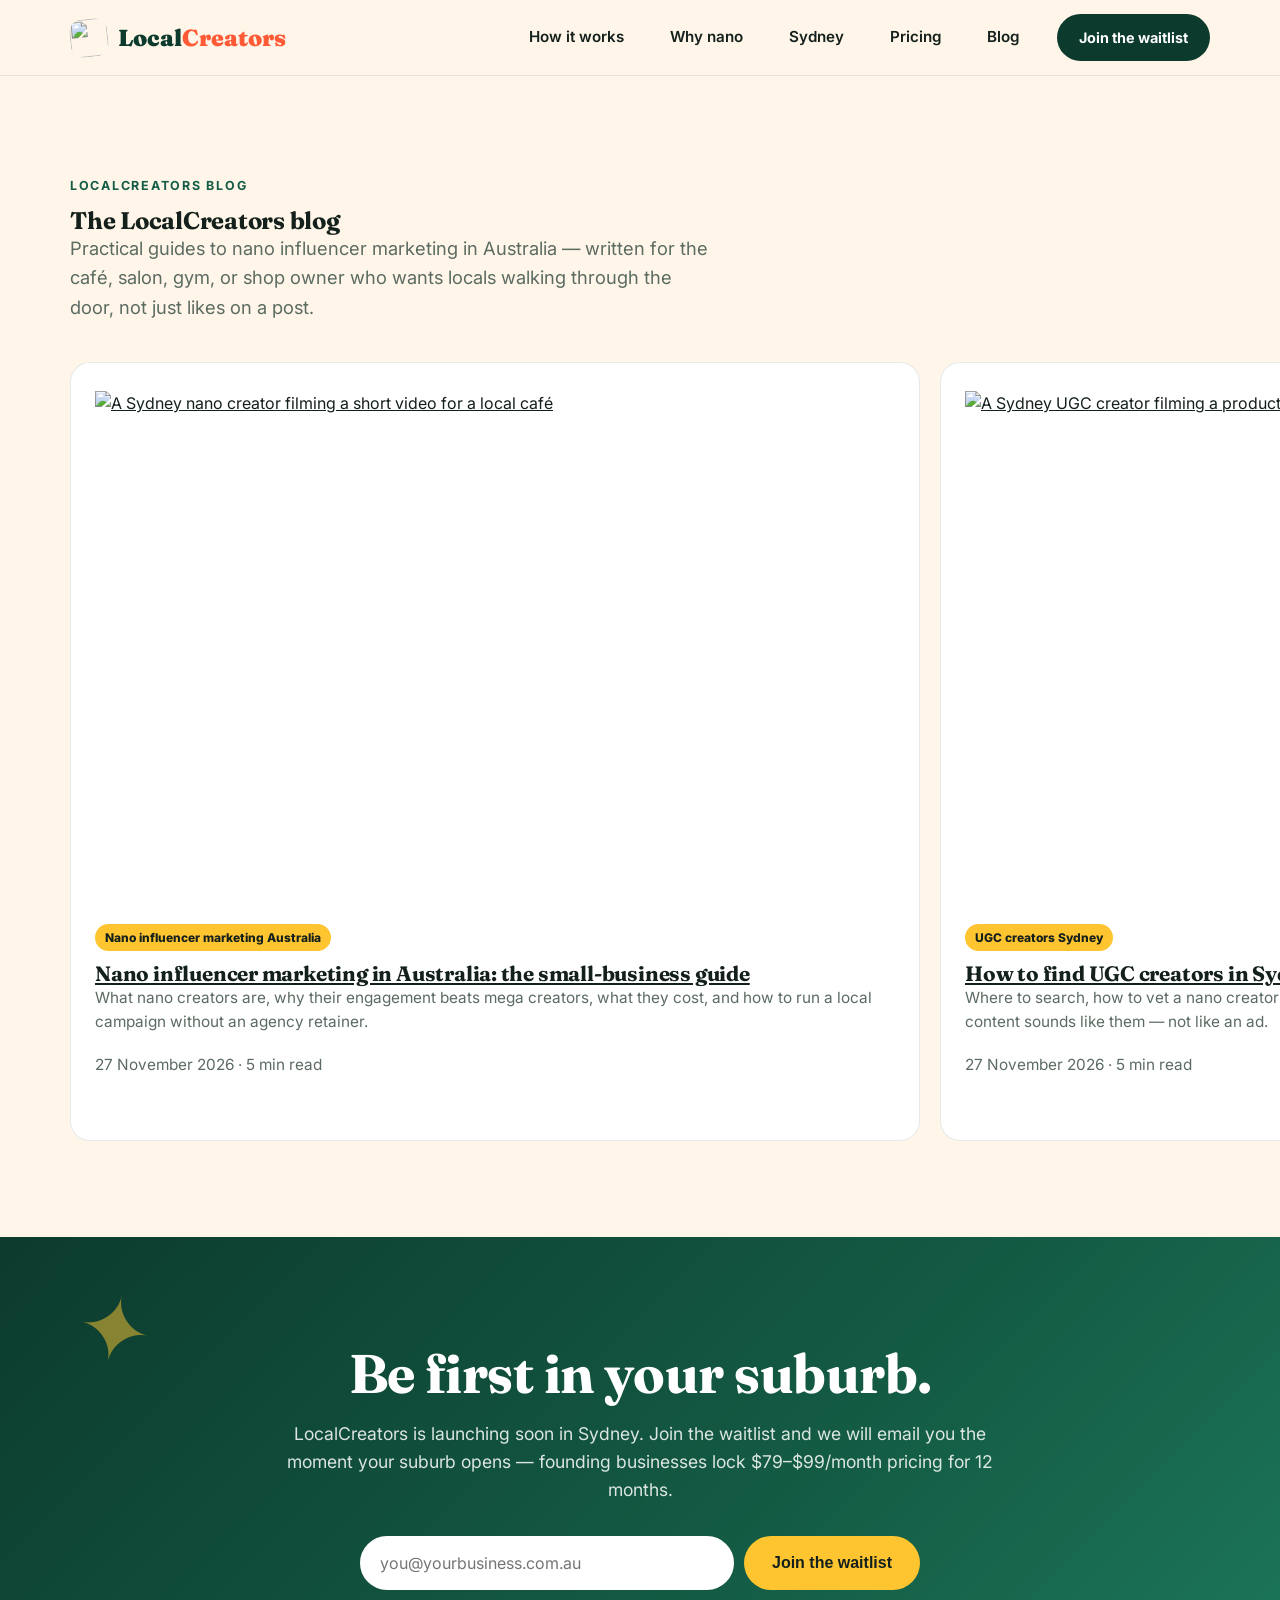
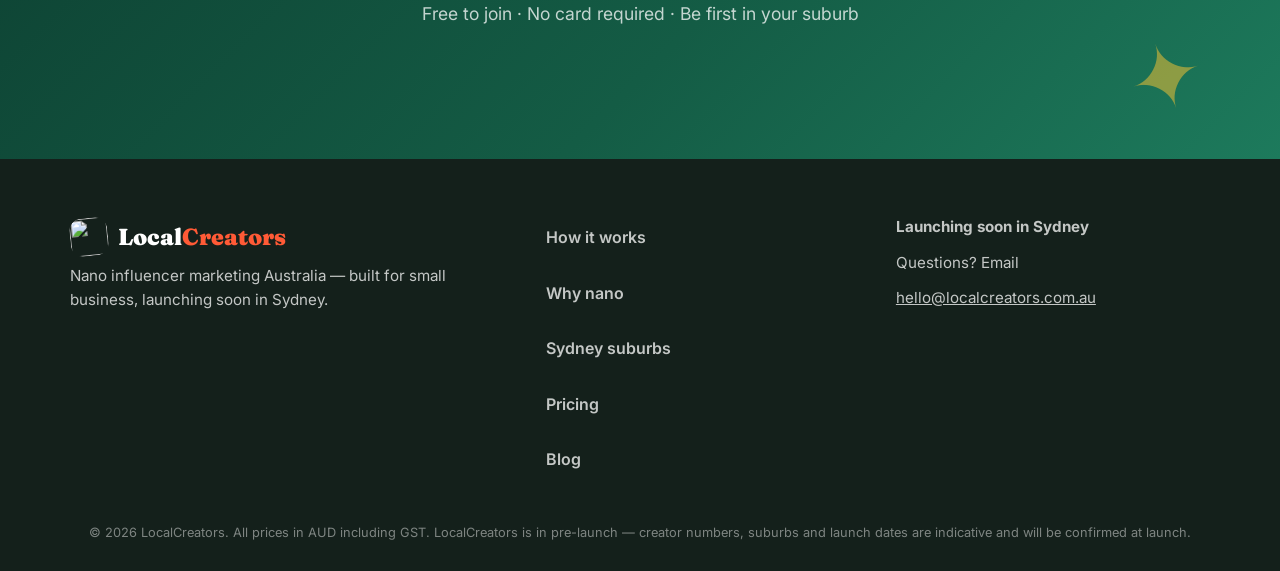
==== blog/index.html @ a07f2bcd "Initial LocalCreators landing page" ====
<!DOCTYPE html>
<html lang="en-AU">
<head>
  <meta charset="UTF-8">
  <meta name="viewport" content="width=device-width, initial-scale=1.0">
  <title>The LocalCreators Blog — Nano Influencer Marketing</title>
  <meta name="description" content="The LocalCreators blog: practical guides to nano influencer marketing in Australia and finding UGC creators in Sydney.">
  <link rel="canonical" href="https://localcreators.vercel.app/blog/">
  <meta name="robots" content="index, follow">
  <meta name="author" content="LocalCreators">
  <meta name="theme-color" content="#0c3b2e">
  <meta property="og:type" content="website">
  <meta property="og:site_name" content="LocalCreators">
  <meta property="og:title" content="The LocalCreators Blog — Nano Influencer Marketing Australia">
  <meta property="og:description" content="Practical guides to nano influencer marketing in Australia, finding UGC creators in Sydney, and what creator marketing costs for small business.">
  <meta property="og:url" content="https://localcreators.vercel.app/blog/">
  <meta property="og:image" content="https://localcreators.vercel.app/assets/og-image.jpg">
  <meta property="og:locale" content="en_AU">
  <meta name="twitter:card" content="summary_large_image">
  <meta name="twitter:title" content="The LocalCreators Blog — Nano Influencer Marketing Australia">
  <meta name="twitter:description" content="Practical guides to nano influencer marketing in Australia, finding UGC creators in Sydney, and what creator marketing costs for small business.">
  <meta name="twitter:image" content="https://localcreators.vercel.app/assets/og-image.jpg">
  <link rel="icon" type="image/png" href="../assets/favicon.png">
  <link rel="preconnect" href="https://fonts.googleapis.com">
  <link rel="preconnect" href="https://fonts.gstatic.com" crossorigin>
  <link href="https://fonts.googleapis.com/css2?family=Fraunces:opsz,wght@9..144,600;9..144,700;9..144,900&family=Inter:wght@400;500;600;700;800&display=swap" rel="stylesheet">
  <link rel="stylesheet" href="../styles.css">
</head>
<body>
  <a class="skip-link" href="#main">Skip to content</a>

  <header class="nav" id="top">
    <div class="container nav-inner">
      <a class="logo" href="../index.html" aria-label="LocalCreators home">
        <span class="logo-mark"><img src="../assets/logo.webp" alt="" width="38" height="38"></span>
        <span class="logo-word">Local<span class="logo-accent">Creators</span></span>
      </a>
      <nav class="nav-links" aria-label="Main navigation">
        <a href="../index.html#how">How it works</a>
        <a href="../index.html#why">Why nano</a>
        <a href="../index.html#suburbs">Sydney</a>
        <a href="../index.html#pricing">Pricing</a>
        <a href="index.html">Blog</a>
      </nav>
      <a class="btn btn-small" href="../index.html#join">Join the waitlist</a>
      <button class="nav-toggle" aria-label="Open menu" aria-expanded="false" type="button">
        <span></span><span></span><span></span>
      </button>
    </div>
  </header>

  <main id="main">
    <section class="section">
      <div class="container">
        <p class="eyebrow reveal">LocalCreators blog</p>
        <h1 class="reveal">The LocalCreators blog</h1>
        <p class="section-lede reveal">Practical guides to nano influencer marketing in Australia — written for the café, salon, gym, or shop owner who wants locals walking through the door, not just likes on a post.</p>
        <div class="who-grid">
          <article class="who-card reveal">
            <a href="nano-influencer-marketing-australia.html"><img src="../assets/blog-nano-creators.jpg" alt="A Sydney nano creator filming a short video for a local café" width="800" height="533"></a>
            <p><span class="pill">Nano influencer marketing Australia</span></p>
            <h3><a href="nano-influencer-marketing-australia.html">Nano influencer marketing in Australia: the small-business guide</a></h3>
            <p>What nano creators are, why their engagement beats mega creators, what they cost, and how to run a local campaign without an agency retainer.</p>
            <p class="fineprint">27 November 2026 · 5 min read</p>
          </article>
          <article class="who-card reveal">
            <a href="ugc-creators-sydney.html"><img src="../assets/blog-ugc-sydney.jpg" alt="A Sydney UGC creator filming a product video at home" width="800" height="533"></a>
            <p><span class="pill">UGC creators Sydney</span></p>
            <h3><a href="ugc-creators-sydney.html">How to find UGC creators in Sydney (without an agency)</a></h3>
            <p>Where to search, how to vet a nano creator before you pay them, what to pay, and how to brief them so the content sounds like them — not like an ad.</p>
            <p class="fineprint">27 November 2026 · 5 min read</p>
          </article>
          <article class="who-card reveal">
            <a href="influencer-marketing-cafes-restaurants-australia.html"><img src="../assets/blog-cafes-restaurants.jpg" alt="A creator photographing brunch dishes in a busy Sydney café" width="800" height="533"></a>
            <p><span class="pill">Influencer marketing for cafés Australia</span></p>
            <h3><a href="influencer-marketing-cafes-restaurants-australia.html">Influencer marketing for cafés and restaurants in Australia: what actually works</a></h3>
            <p>One hero dish, the right local creators, and booked tables instead of likes — what actually fills a café or restaurant, and what it costs.</p>
            <p class="fineprint">27 November 2026 · 5 min read</p>
          </article>
          <article class="who-card reveal">
            <a href="how-much-do-nano-creators-cost-australia.html"><img src="../assets/blog-creator-costs.jpg" alt="A small business owner reviewing creator rates on a laptop at a Sydney café" width="800" height="533"></a>
            <p><span class="pill">Nano creator cost Australia</span></p>
            <h3><a href="how-much-do-nano-creators-cost-australia.html">How much do nano creators cost in Australia?</a></h3>
            <p>Nano rates run $100–$400 a post versus $300–$3,000 for micro — plus the platform fees that turn a cheap creator into an expensive campaign.</p>
            <p class="fineprint">27 November 2026 · 5 min read</p>
          </article>
        </div>
      </div>
    </section>

    <section class="cta" id="join">
      <div class="container narrow">
        <h2 class="reveal">Be first in your suburb.</h2>
        <p class="reveal">LocalCreators is launching soon in Sydney. Join the waitlist and we will email you the moment your suburb opens — founding businesses lock $79–$99/month pricing for 12 months.</p>
        <form class="capture capture-dark reveal" data-capture-form novalidate>
          <label class="sr-only" for="email-blog">Email address</label>
          <input id="email-blog" type="email" name="EMAIL" placeholder="you@yourbusiness.com.au" autocomplete="email" required>
          <button class="btn btn-sun" type="submit">Join the waitlist</button>
          <p class="form-note">Free to join · No card required · Be first in your suburb</p>
          <p class="form-msg" role="status" aria-live="polite"></p>
        </form>
      </div>
    </section>
  </main>

  <footer>
    <div class="container footer-grid">
      <div>
        <a class="logo" href="../index.html"><span class="logo-mark"><img src="../assets/logo.webp" alt="" width="38" height="38"></span><span class="logo-word">Local<span class="logo-accent">Creators</span></span></a>
        <p>Nano influencer marketing Australia — built for small business, launching soon in Sydney.</p>
      </div>
      <nav aria-label="Footer">
        <a href="../index.html#how">How it works</a>
        <a href="../index.html#why">Why nano</a>
        <a href="../index.html#suburbs">Sydney suburbs</a>
        <a href="../index.html#pricing">Pricing</a>
        <a href="index.html">Blog</a>
      </nav>
      <div>
        <p><strong>Launching soon in Sydney</strong></p>
        <p>Questions? Email <a href="mailto:hello@localcreators.com.au">hello@localcreators.com.au</a></p>
      </div>
    </div>
    <p class="footer-base">© 2026 LocalCreators. All prices in AUD including GST. LocalCreators is in pre-launch — creator numbers, suburbs and launch dates are indicative and will be confirmed at launch.</p>
  </footer>

  <div class="toast" id="toast" role="status" aria-live="polite" hidden>
    <span class="toast-msg"></span>
    <button class="toast-close" type="button" aria-label="Dismiss notification">×</button>
  </div>

  <script src="../script.js" defer></script>
</body>
</html>
---- styles.css ----
/* LocalCreators — landing page styles
   Palette: deep eucalyptus green, coral, sunshine yellow, cream.
   No external images; all art is CSS/SVG/gradients. */

:root {
  --green: #0c3b2e;
  --green-2: #145c45;
  --green-soft: #e3f0e6;
  --coral: #ff5a36;
  --coral-dark: #e8441f;
  --sun: #ffc531;
  --cream: #fff6e9;
  --cream-2: #ffedd1;
  --ink: #14201b;
  --muted: #5b6b62;
  --white: #ffffff;
  --radius: 20px;
  --shadow: 0 18px 40px rgba(12, 59, 46, 0.16);
  --font-display: "Fraunces", Georgia, "Times New Roman", serif;
  --font-body: "Inter", -apple-system, BlinkMacSystemFont, "Segoe UI", sans-serif;
}

* { box-sizing: border-box; margin: 0; padding: 0; }
html { scroll-behavior: smooth; }
body {
  font-family: var(--font-body);
  background: var(--cream);
  color: var(--ink);
  line-height: 1.6;
  -webkit-font-smoothing: antialiased;
  overflow-x: hidden;
}
img, svg { display: block; max-width: 100%; }
a { color: inherit; }
::selection { background: var(--sun); color: var(--ink); }

.container { width: min(1140px, 92%); margin: 0 auto; }
.container.narrow { width: min(760px, 92%); }
.sr-only {
  position: absolute; width: 1px; height: 1px; padding: 0; margin: -1px;
  overflow: hidden; clip: rect(0 0 0 0); white-space: nowrap; border: 0;
}
.skip-link {
  position: absolute; left: -999px; top: 0; background: var(--green);
  color: #fff; padding: 10px 16px; z-index: 200; border-radius: 0 0 12px 0;
}
.skip-link:focus { left: 0; }

h1, h2, h3 { font-family: var(--font-display); line-height: 1.08; letter-spacing: -0.01em; }
h2 { font-size: clamp(1.9rem, 4vw, 2.9rem); font-weight: 700; margin: 12px 0 16px; }
h3 { font-size: 1.3rem; }
p { margin-bottom: 12px; }

.eyebrow {
  display: inline-flex; align-items: center; gap: 8px;
  font-size: 0.78rem; font-weight: 700; letter-spacing: 0.14em;
  text-transform: uppercase; color: var(--green-2);
}
.eyebrow .dot { width: 9px; height: 9px; border-radius: 50%; background: var(--coral); animation: pulse 2s infinite; }
@keyframes pulse { 0%, 100% { transform: scale(1); } 50% { transform: scale(1.5); } }

.section { padding: 96px 0; }
.section-lede { font-size: 1.15rem; color: var(--muted); max-width: 640px; }
.fineprint { font-size: 0.8rem; color: var(--muted); margin-top: 18px; }

/* ---------- Buttons ---------- */
.btn {
  display: inline-block; font-weight: 700; font-size: 1rem; text-decoration: none;
  padding: 14px 26px; border-radius: 999px; border: 2px solid transparent;
  cursor: pointer; transition: transform 0.18s ease, box-shadow 0.18s ease, background 0.18s ease;
  text-align: center; min-height: 44px;
}
.btn:hover { transform: translateY(-2px); box-shadow: 0 10px 22px rgba(12, 59, 46, 0.22); }
.btn:active { transform: translateY(0); }
.btn-coral { background: var(--coral); color: #fff; }
.btn-coral:hover { background: var(--coral-dark); }
.btn-sun { background: var(--sun); color: var(--ink); }
.btn-outline { background: transparent; border-color: var(--green); color: var(--green); }
.btn-outline:hover { background: var(--green); color: #fff; }
.btn-small { padding: 10px 20px; font-size: 0.9rem; background: var(--green); color: #fff; }

/* ---------- Nav ---------- */
.nav {
  position: sticky; top: 0; z-index: 100;
  background: rgba(255, 246, 233, 0.9); backdrop-filter: blur(10px);
  border-bottom: 1px solid rgba(12, 59, 46, 0.1);
  transition: box-shadow 0.2s ease;
}
.nav.scrolled { box-shadow: 0 6px 24px rgba(12, 59, 46, 0.12); }
.nav-inner { display: flex; align-items: center; gap: 28px; padding: 14px 0; }
.logo { display: inline-flex; align-items: center; gap: 10px; text-decoration: none; font-family: var(--font-display); font-weight: 900; font-size: 1.45rem; color: var(--green); min-height: 44px; }
.logo-mark {
  width: 38px; height: 38px; border-radius: 12px; display: grid; place-items: center;
  background: transparent; overflow: hidden;
  transform: rotate(-6deg); transition: transform 0.25s ease;
}
.logo-mark img { width: 100%; height: 100%; object-fit: cover; display: block; border-radius: 12px; }
.logo:hover .logo-mark { transform: rotate(6deg) scale(1.08); }
.logo-accent { color: var(--coral); }
.nav-links { display: flex; gap: 26px; margin-left: auto; }
.nav-links a { text-decoration: none; font-weight: 600; font-size: 0.95rem; color: var(--ink); position: relative; padding: 10px 10px; }
.nav-links a::after {
  content: ""; position: absolute; left: 0; bottom: -4px; height: 3px; width: 0;
  background: var(--coral); border-radius: 3px; transition: width 0.2s ease;
}
.nav-links a:hover::after { width: 100%; }
.nav-toggle { display: none; background: none; border: 0; cursor: pointer; flex-direction: column; gap: 5px; padding: 8px; margin-left: auto; }
.nav-toggle span { width: 24px; height: 3px; background: var(--green); border-radius: 3px; }

/* ---------- Hero ---------- */
.hero { position: relative; padding: 72px 0 0; overflow: hidden; }
.hero-bg {
  position: absolute; inset: 0; z-index: -1;
  background:
    radial-gradient(560px 380px at 85% -5%, rgba(255, 197, 49, 0.5), transparent 70%),
    radial-gradient(700px 500px at -10% 30%, rgba(255, 90, 54, 0.16), transparent 65%),
    linear-gradient(180deg, var(--cream) 0%, #fff3da 100%);
}
.hero-grid { display: grid; grid-template-columns: 1.05fr 0.95fr; gap: 48px; align-items: center; }
.hero-copy, .hero-art { min-width: 0; }
.phone-head div { min-width: 0; }
.phone-head div span { white-space: nowrap; overflow: hidden; text-overflow: ellipsis; }
.phone-head .pill { flex-shrink: 0; }
.hero h1 { font-size: clamp(2.6rem, 5.4vw, 4.3rem); font-weight: 900; margin: 16px 0 20px; }
.hero h1 em { font-style: normal; color: var(--coral); position: relative; white-space: nowrap; }
.hero h1 em::after {
  content: ""; position: absolute; left: 0; right: 0; bottom: 6px; height: 12px;
  background: rgba(255, 197, 49, 0.55); z-index: -1; border-radius: 6px; transform: rotate(-1deg);
}
.lede { font-size: 1.22rem; color: #33463c; max-width: 560px; }
.lede strong { color: var(--green); }

/* Email capture form */
.capture { display: flex; flex-wrap: wrap; gap: 10px; margin-top: 28px; max-width: 560px; }
.capture input {
  flex: 1 1 260px; padding: 15px 18px; font-size: 1rem; font-family: inherit;
  border: 2px solid var(--green); border-radius: 999px; background: #fff; color: var(--ink);
  transition: box-shadow 0.18s ease, border-color 0.18s ease;
}
.capture input:focus { outline: none; border-color: var(--coral); box-shadow: 0 0 0 4px rgba(255, 90, 54, 0.18); }
.capture input.error { border-color: #c81e1e; box-shadow: 0 0 0 4px rgba(200, 30, 30, 0.15); }
.form-note { flex-basis: 100%; font-size: 0.85rem; color: var(--muted); margin: 0; }
.form-msg { flex-basis: 100%; font-weight: 600; margin: 0; min-height: 1.4em; }
.form-msg.ok { color: var(--green-2); }
.form-msg.bad { color: #c81e1e; }

.hero-stats { list-style: none; display: flex; gap: 28px; margin-top: 34px; flex-wrap: wrap; }
.hero-stats li { display: flex; flex-direction: column; }
.hero-stats strong { font-family: var(--font-display); font-size: 1.9rem; color: var(--green); }
.hero-stats span:last-child { font-size: 0.82rem; color: var(--muted); max-width: 170px; line-height: 1.4; }

/* Hero art: realistic phone + floating cards */
.hero-art { position: relative; min-height: 660px; }
.phone {
  width: 300px; margin: 30px auto 0; position: relative;
  background: linear-gradient(145deg, #434a46, #121714 45%, #2c332f);
  border-radius: 54px; padding: 11px;
  box-shadow: 0 0 0 2px #454d49, 0 30px 60px rgba(12, 59, 46, 0.35), 0 2px 0 rgba(255, 255, 255, 0.28) inset, 0 -3px 8px rgba(0, 0, 0, 0.55) inset;
  transform: rotate(2deg);
  animation: phoneFloat 6s ease-in-out infinite;
}
@keyframes phoneFloat { 0%, 100% { transform: rotate(2deg) translateY(0); } 50% { transform: rotate(2deg) translateY(-12px); } }
.phone-btn { position: absolute; background: #222825; border-radius: 3px; z-index: 2; }
.phone-btn-power { right: -3px; top: 150px; width: 4px; height: 64px; }
.phone-btn-vol-up { left: -3px; top: 120px; width: 4px; height: 34px; }
.phone-btn-vol-down { left: -3px; top: 162px; width: 4px; height: 52px; }
.phone-screen {
  position: relative; background: #fff; border-radius: 44px; overflow: hidden;
  height: 602px; display: flex; flex-direction: column;
  box-shadow: 0 0 0 2px rgba(0, 0, 0, 0.9);
}
/* Dynamic Island: centred in the same 46px band as the status bar,
   so it sits between the time and the signal icons, never over them. */
.phone-island {
  position: absolute; top: 10px; left: 50%; transform: translateX(-50%);
  width: 84px; height: 26px; background: #070a09; border-radius: 99px; z-index: 5;
  display: flex; align-items: center; justify-content: flex-end; padding-right: 11px;
}
.phone-cam { width: 9px; height: 9px; border-radius: 50%; background: #16283d; box-shadow: 0 0 0 2px #040705, inset 0 0 3px #4a7dbb; }
.phone-home-bar { position: absolute; bottom: 7px; left: 50%; transform: translateX(-50%); width: 110px; height: 5px; border-radius: 99px; background: rgba(20, 32, 27, 0.85); z-index: 5; }
/* Real iPhone-style status bar: a fixed 46px band. Time left, signal/wifi/
   battery right, all vertically centred — clear of the Dynamic Island. */
.app-status { display: flex; justify-content: space-between; align-items: center; height: 46px; padding: 0 30px; font-size: 0.78rem; font-weight: 700; color: var(--ink); flex-shrink: 0; }
.app-status-icons { display: flex; align-items: center; gap: 5px; font-size: 0.72rem; }
.app-status-icons .sig { width: 16px; height: 11px; background: var(--ink); clip-path: polygon(0 100%, 0 70%, 22% 70%, 22% 48%, 46% 48%, 46% 26%, 70% 26%, 70% 0, 100% 0, 100% 100%); }
.app-status-icons .wifi { width: 16px; height: 12px; background: url("data:image/svg+xml,%3Csvg xmlns='http://www.w3.org/2000/svg' viewBox='0 0 24 18'%3E%3Ccircle cx='12' cy='14.8' r='1.9' fill='%2314201b'/%3E%3Cpath d='M8.4 11.7a5.1 5.1 0 0 1 7.2 0' fill='none' stroke='%2314201b' stroke-width='2' stroke-linecap='round'/%3E%3Cpath d='M5.3 8.5a9.5 9.5 0 0 1 13.4 0' fill='none' stroke='%2314201b' stroke-width='2' stroke-linecap='round'/%3E%3Cpath d='M2.3 5.3a13.9 13.9 0 0 1 19.4 0' fill='none' stroke='%2314201b' stroke-width='2' stroke-linecap='round'/%3E%3C/svg%3E") no-repeat center / contain; }
.app-status-icons .batt { width: 20px; height: 11px; border: 1.5px solid var(--ink); border-radius: 3px; padding: 1.5px; position: relative; }
.app-status-icons .batt::after { content: ""; position: absolute; right: -4.5px; top: 2.5px; width: 2px; height: 4px; background: var(--ink); border-radius: 0 2px 2px 0; }
.app-status-icons .batt b { display: block; height: 100%; width: 72%; background: var(--green-2); border-radius: 1px; }
.app-head { display: flex; gap: 10px; align-items: center; padding: 8px 16px 2px; flex-shrink: 0; }
.app-logo img { width: 32px; height: 32px; border-radius: 10px; display: block; }
.app-head div strong { display: block; font-size: 0.92rem; line-height: 1.25; }
.app-head div span { display: block; color: var(--muted); font-size: 0.72rem; }
.app-bell { margin-left: auto; position: relative; font-size: 1.05rem; line-height: 1; }
.app-bell i { position: absolute; top: -5px; right: -7px; background: var(--coral); color: #fff; font-size: 0.6rem; font-style: normal; font-weight: 800; width: 15px; height: 15px; border-radius: 50%; display: grid; place-items: center; }
.app-stories { display: flex; gap: 12px; padding: 8px 16px 2px; flex-shrink: 0; }
.app-stories > span { display: flex; flex-direction: column; align-items: center; gap: 4px; font-size: 0.62rem; font-weight: 600; color: var(--muted); }
.app-stories .avatar { width: 40px; height: 40px; box-shadow: 0 0 0 2px #fff, 0 0 0 4.5px var(--coral); }
.app-stories > span:nth-child(2) .avatar { box-shadow: 0 0 0 2px #fff, 0 0 0 4.5px var(--sun); }
.app-stories > span:nth-child(3) .avatar { box-shadow: 0 0 0 2px #fff, 0 0 0 4.5px #7b5cff; }
.app-stories > span:nth-child(4) .avatar { box-shadow: 0 0 0 2px #fff, 0 0 0 4.5px #2fae7d; }
.phone-post { padding: 6px 16px 0; flex-shrink: 0; }
.app-bundle { margin: 8px 16px 0; background: var(--green-soft); border-radius: 14px; padding: 10px 12px; flex-shrink: 0; }
.app-bundle-row { display: flex; justify-content: space-between; align-items: baseline; gap: 8px; }
.app-bundle strong { font-size: 0.85rem; }
.app-bundle span { font-size: 0.72rem; color: var(--muted); display: block; margin-top: 6px; }
.app-progress { height: 8px; background: #d3e4d7; border-radius: 99px; overflow: hidden; margin: 7px 0 0; }
.app-progress i { display: block; height: 100%; background: linear-gradient(90deg, var(--green-2), #2fae7d); border-radius: 99px; }
.app-bundle b { font-size: 0.75rem; color: var(--green-2); white-space: nowrap; }
.app-tabs { margin-top: auto; display: flex; border-top: 1px solid #eee5d3; padding: 8px 8px 12px; background: #fff; flex-shrink: 0; }
.app-tabs span { flex: 1; text-align: center; font-size: 1.05rem; color: #9aa8a0; line-height: 1.1; }
.app-tabs span em { display: block; font-style: normal; font-size: 0.6rem; font-weight: 700; margin-top: 2px; }
.app-tabs span.on { color: var(--green); }
.phone-head { display: flex; gap: 10px; align-items: center; font-size: 0.85rem; }
.phone-head span:last-child, .phone-head div span { display: block; color: var(--muted); font-size: 0.75rem; }
.avatar {
  width: 42px; height: 42px; border-radius: 50%; display: grid; place-items: center;
  color: #fff; font-weight: 800; flex-shrink: 0;
}
.a1 { background: linear-gradient(135deg, #ff5a36, #ff9a3d); }
.a2 { background: linear-gradient(135deg, #145c45, #2fae7d); }
.a3 { background: linear-gradient(135deg, #7b5cff, #ff5a9e); }
.phone-img {
  margin-top: 12px; height: 140px; border-radius: 18px;
  position: relative; overflow: hidden; padding: 0;
}
.phone-img img { width: 100%; height: 100%; object-fit: cover; display: block; }
.phone-img span {
  position: absolute; left: 14px; bottom: 12px; z-index: 2; color: #fff;
  font-weight: 700; text-shadow: 0 2px 8px rgba(0, 0, 0, 0.55);
}
.phone-img::after {
  content: ""; position: absolute; inset: 0;
  background: radial-gradient(120px 80px at 20% 20%, rgba(255,255,255,0.35), transparent 70%);
}
.phone-actions { margin-top: 8px; font-size: 0.9rem; font-weight: 600; }
.phone-caption { font-size: 0.85rem; margin-top: 6px; color: #33463c; display: -webkit-box; -webkit-line-clamp: 2; -webkit-box-orient: vertical; overflow: hidden; }

/* Floating cards are single-line horizontal rows: avatar + text + pill.
   Names never wrap — they truncate with an ellipsis only as a last resort. */
.float-card div { min-width: 0; flex: 1 1 auto; overflow: hidden; }
.float-card div strong { display: block; white-space: nowrap; overflow: hidden; text-overflow: ellipsis; overflow-wrap: break-word; }
.float-card div span { display: block; white-space: nowrap; overflow: hidden; text-overflow: ellipsis; overflow-wrap: break-word; }
.float-card .pill { flex-shrink: 0; }
.float-card {
  position: absolute; background: #fff; border-radius: 16px; box-shadow: var(--shadow);
  padding: 12px 14px; display: flex; gap: 10px; align-items: center; font-size: 0.85rem;
  width: max-content; max-width: 400px; flex-wrap: nowrap;
  animation: cardFloat 5s ease-in-out infinite;
}
.float-card .pill, .pill {
  display: inline-block; background: var(--sun); color: var(--ink); font-size: 0.75rem;
  font-weight: 800; padding: 4px 10px; border-radius: 999px; white-space: nowrap;
}
.pill-green { background: var(--green-soft); color: var(--green-2); }
.fc-1 { top: 18%; left: -4%; animation-delay: 0.4s; }
.fc-2 { bottom: 18%; right: -2%; animation-delay: 1.2s; }
.fc-3 { bottom: 2%; left: 6%; padding: 10px 16px; animation-delay: 2s; }
.fc-3 .sticker { font-weight: 800; color: var(--green); }
@keyframes cardFloat { 0%, 100% { transform: translateY(0); } 50% { transform: translateY(-10px); } }

/* Marquee */
.marquee { margin-top: 64px; background: var(--green); color: #fff; overflow: hidden; padding: 16px 0; transform: rotate(-1deg) scale(1.02); }
.marquee-track { display: flex; gap: 28px; width: max-content; font-family: var(--font-display); font-size: 1.25rem; font-weight: 700; animation: marquee 28s linear infinite; }
.marquee-track span:nth-child(even) { color: var(--sun); }
@keyframes marquee { to { transform: translateX(-50%); } }

/* ---------- Who it's for ---------- */
.who-grid { display: grid; grid-template-columns: repeat(4, 1fr); gap: 20px; margin-top: 40px; }
.who-card {
  background: #fff; border-radius: var(--radius); padding: 28px 24px;
  border: 1px solid rgba(12, 59, 46, 0.1);
  transition: transform 0.2s ease, box-shadow 0.2s ease;
}
.who-card:hover { transform: translateY(-6px) rotate(-0.5deg); box-shadow: var(--shadow); }
.who-icon { font-size: 2rem; display: block; margin-bottom: 12px; }
.who-card p { color: var(--muted); font-size: 0.96rem; }

/* ---------- How it works ---------- */
.how { background: var(--green); color: #fff; }
.how .eyebrow { color: var(--sun); }
.how h2 { color: #fff; }
.steps { list-style: none; display: grid; grid-template-columns: repeat(3, 1fr); gap: 24px; margin-top: 44px; counter-reset: step; }
.step {
  background: rgba(255, 255, 255, 0.07); border: 1px solid rgba(255, 255, 255, 0.14);
  border-radius: var(--radius); padding: 30px 26px;
  transition: transform 0.2s ease, background 0.2s ease;
}
.step:hover { transform: translateY(-6px); background: rgba(255, 255, 255, 0.11); }
.step-num {
  display: grid; place-items: center; width: 52px; height: 52px; border-radius: 50%;
  background: var(--sun); color: var(--ink); font-family: var(--font-display);
  font-weight: 900; font-size: 1.4rem; margin-bottom: 18px;
}
.step p { color: rgba(255, 255, 255, 0.82); }

/* ---------- Why nano ---------- */
.bars { margin-top: 44px; display: grid; gap: 28px; }
.bar-label { display: flex; justify-content: space-between; gap: 16px; margin-bottom: 10px; flex-wrap: wrap; }
.bar-label span { color: var(--muted); font-size: 0.92rem; }
.bar-track { background: #efe3cd; border-radius: 999px; height: 34px; margin-bottom: 8px; overflow: hidden; }
.bar-fill {
  height: 100%; width: 0; border-radius: 999px; display: flex; align-items: center;
  padding-left: 14px; font-style: normal; font-weight: 800; font-size: 0.85rem; color: #fff;
  transition: width 1.1s cubic-bezier(0.22, 1, 0.36, 1);
}
.bar-nano { background: linear-gradient(90deg, var(--green-2), #2fae7d); }
.bar-mega { background: linear-gradient(90deg, #d8c9ae, #b7a684); color: var(--ink); }

/* ---------- Visual comparison cards ---------- */
.compare { margin-top: 56px; }
.compare-title { font-family: var(--font-display); font-size: 1.5rem; font-weight: 700; margin-bottom: 6px; }
.compare-cards { display: grid; grid-template-columns: repeat(3, 1fr); gap: 20px; margin-top: 30px; align-items: stretch; }
.cmp-card {
  background: #fff; border-radius: var(--radius); padding: 28px 24px;
  border: 1px solid rgba(12, 59, 46, 0.12); display: flex; flex-direction: column;
  position: relative; transition: transform 0.2s ease, box-shadow 0.2s ease;
}
.cmp-card:hover { transform: translateY(-5px); box-shadow: var(--shadow); }
.cmp-featured { background: var(--green); color: #fff; border-color: var(--green); box-shadow: var(--shadow); }
.cmp-badge {
  position: absolute; top: -13px; left: 50%; transform: translateX(-50%);
  background: var(--sun); color: var(--ink); font-weight: 800; font-size: 0.78rem;
  padding: 6px 14px; border-radius: 999px; white-space: nowrap;
}
.cmp-head { display: flex; align-items: center; gap: 12px; }
.cmp-head img { width: 40px; height: 40px; border-radius: 12px; display: block; }
.cmp-mark { width: 40px; height: 40px; border-radius: 12px; display: grid; place-items: center; font-family: var(--font-display); font-weight: 900; font-size: 1.2rem; color: #fff; flex-shrink: 0; }
.cmp-mark-posted { background: linear-gradient(135deg, #3b82f6, #7b5cff); }
.cmp-mark-agency { background: linear-gradient(135deg, #8a7a5f, #5b6b62); }
.cmp-head h4 { font-size: 1.25rem; }
.cmp-price { font-family: var(--font-display); font-size: 2.9rem; font-weight: 900; line-height: 1; margin: 18px 0 2px; }
.cmp-price .cur { font-size: 1.4rem; vertical-align: top; }
.cmp-price .per { font-family: var(--font-body); font-size: 0.95rem; font-weight: 600; color: var(--muted); }
.cmp-featured .cmp-price .per { color: rgba(255, 255, 255, 0.75); }
.cmp-sub { color: var(--muted); font-size: 0.9rem; }
.cmp-featured .cmp-sub { color: rgba(255, 255, 255, 0.8); }
.cmp-list { list-style: none; margin: 20px 0 24px; display: grid; gap: 11px; font-size: 0.96rem; }
.cmp-list li { display: flex; gap: 10px; align-items: flex-start; line-height: 1.45; }
.cmp-list li::before { flex-shrink: 0; width: 22px; height: 22px; border-radius: 50%; display: grid; place-items: center; font-size: 0.8rem; font-weight: 800; margin-top: 1px; }
.cmp-list li.yes::before { content: "✓"; background: var(--green-soft); color: var(--green-2); }
.cmp-featured .cmp-list li.yes::before { background: rgba(255, 255, 255, 0.16); color: var(--sun); }
.cmp-list li.no { color: var(--muted); }
.cmp-featured .cmp-list li.no { color: rgba(255, 255, 255, 0.65); }
.cmp-list li.no::before { content: "✕"; background: #fbe9e4; color: #c0392b; }
.cmp-featured .cmp-list li.no::before { background: rgba(255, 255, 255, 0.14); color: rgba(255, 255, 255, 0.75); }
.cmp-card .btn { margin-top: auto; text-align: center; }

/* ---------- Suburbs ---------- */
.suburbs { background: var(--cream-2); }
.suburb-picker { display: flex; flex-wrap: wrap; gap: 10px; margin-top: 36px; }
.suburb-btn {
  font: inherit; font-weight: 700; padding: 12px 22px; border-radius: 999px; cursor: pointer;
  border: 2px solid var(--green); background: transparent; color: var(--green);
  transition: all 0.18s ease;
}
.suburb-btn:hover { background: rgba(12, 59, 46, 0.08); transform: translateY(-2px); }
.suburb-btn.active { background: var(--green); color: #fff; box-shadow: 0 8px 18px rgba(12, 59, 46, 0.25); }
.suburb-panel {
  margin-top: 24px; background: #fff; border-radius: var(--radius); padding: 32px;
  box-shadow: var(--shadow); border-top: 6px solid var(--coral);
}
.suburb-panel-head { display: flex; align-items: center; gap: 14px; flex-wrap: wrap; margin-bottom: 8px; }
.suburb-panel-head h3 { font-size: 1.6rem; }
.suburb-tags { list-style: none; display: flex; flex-wrap: wrap; gap: 10px; margin: 16px 0; }
.suburb-tags li { background: var(--green-soft); color: var(--green-2); font-weight: 700; font-size: 0.9rem; padding: 8px 14px; border-radius: 999px; }
.suburb-cta a { color: var(--coral); font-weight: 700; display: inline-block; padding: 10px 2px; }

/* ---------- Pricing ---------- */
.price-grid { display: grid; grid-template-columns: repeat(3, 1fr); gap: 22px; margin-top: 44px; align-items: stretch; }
.price-card {
  background: #fff; border-radius: var(--radius); padding: 32px 28px; position: relative;
  border: 1px solid rgba(12, 59, 46, 0.12); display: flex; flex-direction: column;
  transition: transform 0.2s ease, box-shadow 0.2s ease;
}
.price-card:hover { transform: translateY(-6px); box-shadow: var(--shadow); }
.price-card.featured { background: var(--green); color: #fff; border-color: var(--green); transform: scale(1.03); }
.price-card.featured:hover { transform: scale(1.03) translateY(-6px); }
.price-badge {
  position: absolute; top: -14px; left: 50%; transform: translateX(-50%);
  background: var(--sun); color: var(--ink); font-weight: 800; font-size: 0.8rem;
  padding: 6px 14px; border-radius: 999px; white-space: nowrap;
}
.price { font-family: var(--font-display); font-size: 3.2rem; font-weight: 900; line-height: 1; margin: 10px 0 4px; }
.price .currency { font-size: 1.6rem; vertical-align: top; }
.price .per { font-family: var(--font-body); font-size: 1rem; font-weight: 600; color: var(--muted); }
.price-card.featured .price .per { color: rgba(255, 255, 255, 0.75); }
.price-sub { color: var(--muted); font-size: 0.95rem; }
.price-card.featured .price-sub { color: rgba(255, 255, 255, 0.8); }
.price-card ul { list-style: none; margin: 20px 0 26px; display: grid; gap: 10px; font-size: 0.96rem; }
.price-card .btn { margin-top: auto; }

/* ---------- FAQ ---------- */
.faq .container.narrow { max-width: 760px; }
.accordion { margin-top: 36px; display: grid; gap: 14px; }
.accordion details {
  background: #fff; border-radius: 16px; border: 1px solid rgba(12, 59, 46, 0.12);
  padding: 6px 22px; transition: box-shadow 0.2s ease;
}
.accordion details[open ] { box-shadow: var(--shadow); }
.accordion summary {
  cursor: pointer; font-weight: 700; font-size: 1.05rem; padding: 16px 0;
  list-style: none; display: flex; justify-content: space-between; align-items: center; gap: 16px;
}
.accordion summary::-webkit-details-marker { display: none; }
.accordion summary::after {
  content: "+"; font-size: 1.6rem; font-weight: 400; color: var(--coral);
  transition: transform 0.25s ease; flex-shrink: 0;
}
.accordion details[open] summary::after { transform: rotate(45deg); }
.accordion details p { color: var(--muted); padding-bottom: 18px; }

/* ---------- Final CTA ---------- */
.cta { background: linear-gradient(135deg, var(--green) 0%, var(--green-2) 60%, #1d7a5c 100%); color: #fff; padding: 96px 0; text-align: center; position: relative; overflow: hidden; }
.cta::before, .cta::after {
  content: "✦"; position: absolute; color: rgba(255, 197, 49, 0.5); font-size: 90px;
}
.cta::before { top: 20px; left: 6%; transform: rotate(12deg); }
.cta::after { bottom: 10px; right: 6%; transform: rotate(-18deg); }
.cta h2 { color: #fff; font-size: clamp(2.2rem, 5vw, 3.4rem); }
.cta p { color: rgba(255, 255, 255, 0.85); font-size: 1.1rem; }
.capture-dark { margin: 32px auto 0; justify-content: center; }
.capture-dark input { border-color: #fff; }
.capture-dark .form-note, .capture-dark .fineprint { color: rgba(255, 255, 255, 0.75); }
.capture-dark .form-msg.ok { color: var(--sun); }
.cta .fineprint { color: rgba(255, 255, 255, 0.6); }

/* ---------- Footer ---------- */
footer { background: var(--ink); color: rgba(255, 255, 255, 0.75); padding: 56px 0 28px; }
.footer-grid { display: grid; grid-template-columns: 1.4fr 1fr 1fr; gap: 36px; }
footer .logo { color: #fff; }
footer nav { display: grid; gap: 10px; align-content: start; }
footer nav a { text-decoration: none; font-weight: 600; display: block; padding: 10px 0; }
footer nav a:hover { color: var(--sun); }
footer p { font-size: 0.95rem; }
footer p a { display: inline-block; padding: 10px 0; }
.footer-base { text-align: center; font-size: 0.8rem; color: rgba(255, 255, 255, 0.45); margin: 40px auto 0; width: min(1140px, 92%); }

/* ---------- Reveal on scroll ---------- */
.reveal { opacity: 0; transform: translateY(26px); transition: opacity 0.7s ease, transform 0.7s ease; }
.reveal.visible { opacity: 1; transform: translateY(0); }
@media (prefers-reduced-motion: reduce) {
  *, *::before, *::after { animation-duration: 0.01ms !important; animation-iteration-count: 1 !important; transition-duration: 0.01ms !important; }
  html { scroll-behavior: auto; }
  .reveal { opacity: 1; transform: none; }
}

/* ---------- Responsive ---------- */
@media (max-width: 960px) {
  .hero-grid { grid-template-columns: minmax(0, 1fr); gap: 20px; }
  .hero-art { min-height: 520px; }
  .who-grid { grid-template-columns: repeat(2, 1fr); }
  .steps { grid-template-columns: 1fr; }
  .price-grid { grid-template-columns: 1fr; max-width: 460px; margin-left: auto; margin-right: auto; }
  .price-card.featured { transform: none; }
  .price-card.featured:hover { transform: translateY(-6px); }
  .footer-grid { grid-template-columns: 1fr; }
}
@media (max-width: 720px) {
  .section { padding: 64px 0; }
  .nav-links, .nav .btn-small { display: none; }
  .nav-toggle { display: flex; }
  .nav-links.open {
    display: flex; position: absolute; top: 100%; left: 0; right: 0;
    flex-direction: column; background: var(--cream); padding: 18px 4%;
    border-bottom: 1px solid rgba(12, 59, 46, 0.12); gap: 14px;
  }
  .nav-links.open a { display: block; padding: 10px 0; }
  .eyebrow { font-size: 0.78rem; letter-spacing: 0.08em; flex-wrap: wrap; }
  .capture input { flex: none; }
  /* Float cards stay single-line horizontal rows on mobile too:
     smaller type/avatar/gaps so the whole row fits, no wrapping. */
  .float-card { font-size: 0.8rem; }
  .float-card .avatar { width: 30px; height: 30px; }
  .float-card div span { font-size: 0.75rem; }
  .float-card .pill { font-size: 0.64rem; padding: 3px 6px; white-space: nowrap; }
  .hero { padding-top: 48px; }
  .hero h1 { font-size: clamp(2.15rem, 8.5vw, 2.6rem); }
  .hero h1 em { white-space: normal; }
  .lede { font-size: 1.08rem; }
  /* Floating cards sit below the phone on mobile — never over it */
  .hero-art { display: flex; flex-direction: column; align-items: center; min-height: 0; padding-bottom: 8px; }
  .phone { width: 264px; margin-top: 8px; }
  .phone-screen { height: 524px; }
  /* Narrower screen: shrink the island and status icons so the island
     still clears the time and the signal icons. */
  .phone-island { width: 76px; height: 24px; top: 9px; }
  .app-status { height: 42px; padding: 0 22px; font-size: 0.72rem; }
  .app-status-icons .sig { width: 14px; height: 10px; }
  .app-status-icons .wifi { width: 14px; height: 10px; }
  .app-status-icons .batt { width: 19px; height: 10px; }
  .phone-img { height: 90px; }
  .phone-caption { -webkit-line-clamp: 1; font-size: 0.8rem; }
  .app-stories { padding: 8px 14px 2px; gap: 8px; }
  .app-stories .avatar { width: 40px; height: 40px; }
  .float-card { position: static; animation: none; width: min(340px, 100%); max-width: 100%; margin-top: 10px; justify-content: flex-start; flex-wrap: nowrap; padding: 10px 12px; gap: 8px; }
  .fc-3 { display: none; }
  .hero-stats { gap: 14px; }
  .hero-stats li { flex: 1 1 90px; }
  .hero-stats strong { font-size: 1.45rem; }
  .hero-stats span:last-child { max-width: none; font-size: 0.78rem; }
  .who-grid { grid-template-columns: 1fr; }
  .capture { flex-direction: column; }
  .capture input, .capture .btn { width: 100%; }
}

/* ---------- Toast ---------- */
.toast {
  position: fixed; left: 50%; bottom: 24px; z-index: 300;
  transform: translate(-50%, 16px);
  display: flex; align-items: center; gap: 12px;
  background: var(--green); color: #fff;
  font-weight: 600; font-size: 0.98rem;
  padding: 14px 18px; border-radius: 999px;
  box-shadow: 0 16px 36px rgba(12, 59, 46, 0.35);
  max-width: min(560px, 92vw);
  opacity: 0; pointer-events: none;
  transition: opacity 0.25s ease, transform 0.25s ease;
}
.toast[hidden] { display: none; }
.toast.show { opacity: 1; transform: translate(-50%, 0); pointer-events: auto; }
.toast.error { background: #c81e1e; }
.toast-close {
  background: rgba(255, 255, 255, 0.18); color: #fff; border: 0;
  width: 26px; height: 26px; border-radius: 50%; cursor: pointer;
  font-size: 1.1rem; line-height: 1; flex-shrink: 0;
}
.toast-close:hover { background: rgba(255, 255, 255, 0.32); }

/* ---------- Design elevation (pass 2) ---------- */

/* Button shine sweep */
.btn { position: relative; overflow: hidden; }
.btn::after {
  content: ""; position: absolute; top: 0; left: -80%; width: 50%; height: 100%;
  background: linear-gradient(100deg, transparent, rgba(255, 255, 255, 0.35), transparent);
  transform: skewX(-20deg); transition: left 0.5s ease; pointer-events: none;
}
.btn:hover::after { left: 130%; }

/* Staggered reveals */
.who-grid .reveal:nth-child(2), .steps .reveal:nth-child(2), .price-grid .reveal:nth-child(2), .creator-grid .reveal:nth-child(2) { transition-delay: 0.08s; }
.who-grid .reveal:nth-child(3), .steps .reveal:nth-child(3), .price-grid .reveal:nth-child(3), .creator-grid .reveal:nth-child(3) { transition-delay: 0.16s; }
.who-grid .reveal:nth-child(4) { transition-delay: 0.24s; }
.board-list .reveal:nth-child(2) { transition-delay: 0.06s; }
.board-list .reveal:nth-child(3) { transition-delay: 0.12s; }
.board-list .reveal:nth-child(4) { transition-delay: 0.18s; }
.board-list .reveal:nth-child(5) { transition-delay: 0.24s; }

/* Photo band */
.photo-band { margin: 0; }
.photo-band img { width: 100%; height: 440px; object-fit: cover; display: block; }
.photo-band figcaption { background: var(--green); color: rgba(255, 255, 255, 0.85); text-align: center; padding: 16px 20px; font-size: 0.98rem; }

/* Leaderboard */
.board { background: var(--green-soft); }
/* Leaderboard filter: clean horizontal scrollable chip row, no pill container, one line */
.seg { display: flex; gap: 10px; margin-top: 28px; overflow-x: auto; scroll-snap-type: x mandatory; padding-bottom: 8px; scrollbar-width: none; }
.seg::-webkit-scrollbar { display: none; }
.seg-btn { font: inherit; font-weight: 700; font-size: 0.9rem; border: 2px solid var(--green); background: transparent; color: var(--green); padding: 9px 16px; border-radius: 999px; cursor: pointer; transition: background 0.18s ease, color 0.18s ease; flex-shrink: 0; white-space: nowrap; scroll-snap-align: start; }
.seg-btn:hover { background: rgba(12, 59, 46, 0.08); }
.seg-btn.active { background: var(--green); color: #fff; }
.board-list { list-style: none; margin-top: 24px; display: grid; gap: 12px; }
.board-row {
  display: grid; grid-template-columns: 44px 56px 1fr auto auto; gap: 4px 16px; align-items: center;
  grid-template-areas: "rank avatar who stats trend" "bar bar bar bar bar";
  background: #fff; border: 1px solid rgba(12, 59, 46, 0.1); border-radius: 18px; padding: 16px 20px 18px;
  transition: transform 0.18s ease, box-shadow 0.18s ease;
}
.board-row:hover { transform: translateY(-2px); box-shadow: var(--shadow); }
.board-row.hidden-row { display: none; }
.rank { grid-area: rank; display: grid; place-items: center; width: 40px; height: 40px; border-radius: 50%; font-family: var(--font-display); font-weight: 900; background: var(--cream-2); color: var(--green); }
.rank-1 { background: var(--sun); box-shadow: 0 0 0 3px rgba(255, 197, 49, 0.35); }
.rank-2 { background: #e8e8e8; }
.rank-3 { background: #f0d9b5; }
.board-avatar { grid-area: avatar; width: 56px; height: 56px; aspect-ratio: 1 / 1; border-radius: 50%; object-fit: cover; background: var(--cream-2); flex-shrink: 0; }
.avatar-initial { display: grid; place-items: center; color: #fff; font-weight: 800; font-size: 1.1rem; }
.board-who { grid-area: who; min-width: 0; }
.board-who strong { display: block; }
.board-who span { font-size: 0.85rem; color: var(--muted); }
.board-bar { grid-area: bar; height: 10px; background: #efe3cd; border-radius: 99px; overflow: hidden; margin-top: 10px; }
.board-bar i { display: block; height: 100%; width: 0; background: linear-gradient(90deg, var(--green-2), #2fae7d); border-radius: 99px; transition: width 1s cubic-bezier(0.22, 1, 0.36, 1); }
.board-stats { grid-area: stats; text-align: right; }
.board-stats strong { display: block; font-family: var(--font-display); font-size: 1.25rem; color: var(--green); line-height: 1.2; }
.board-stats span { font-size: 0.82rem; color: var(--muted); }
.board-row .pill { grid-area: trend; }

/* Creator cards + filter chips */
/* Niche filter chips: clean horizontal scrollable row, no container blob, no wrap */
.chip-row { display: flex; flex-wrap: nowrap; gap: 10px; margin-top: 28px; overflow-x: auto; scroll-snap-type: x mandatory; padding-bottom: 8px; scrollbar-width: none; }
.chip-row::-webkit-scrollbar { display: none; }
.chip-btn {
  font: inherit; font-weight: 700; font-size: 0.9rem; padding: 10px 18px; border-radius: 999px;
  cursor: pointer; border: 2px solid var(--green); background: transparent; color: var(--green);
  transition: all 0.18s ease; flex-shrink: 0; white-space: nowrap; scroll-snap-align: start;
}
.chip-btn:hover { background: rgba(12, 59, 46, 0.08); transform: translateY(-2px); }
.chip-btn.active { background: var(--green); color: #fff; box-shadow: 0 8px 18px rgba(12, 59, 46, 0.25); }
/* Creators section sits on its own soft-green band so cards never blend into the page */
.creators { background: var(--green-soft); }
.creator-grid { display: grid; grid-template-columns: repeat(3, 1fr); gap: 22px; margin-top: 28px; isolation: isolate; }
.creator-card {
  background: #fff; border-radius: var(--radius); cursor: pointer;
  border: 1px solid rgba(12, 59, 46, 0.12); box-shadow: 0 2px 10px rgba(12, 59, 46, 0.06);
  transition: transform 0.2s ease, box-shadow 0.2s ease;
  position: relative; z-index: 1; padding: 24px 22px;
  display: flex; flex-direction: column;
}
.creator-card:hover { transform: translateY(-6px); box-shadow: var(--shadow); }
.creator-card.hidden-card { display: none; }
/* Avatar-led header: avatar left, identity in the middle, badge right — a real grid, no overlap */
.creator-top { display: grid; grid-template-columns: 72px minmax(0, 1fr) auto; gap: 14px; align-items: center; }
.creator-avatar { width: 72px; height: 72px; aspect-ratio: 1 / 1; border-radius: 50%; object-fit: cover; display: block; background: var(--cream-2); flex-shrink: 0; }
.creator-id { min-width: 0; }
.creator-id strong { display: block; font-size: 1.05rem; overflow-wrap: anywhere; }
.creator-id span { display: block; font-size: 0.88rem; color: var(--muted); margin-top: 2px; }
.creator-badge { background: var(--sun); color: var(--ink); font-size: 0.7rem; font-weight: 800; letter-spacing: 0.08em; text-transform: uppercase; padding: 5px 10px; border-radius: 999px; white-space: nowrap; flex-shrink: 0; }
.creator-niche { margin-top: 18px; align-self: flex-start; }
.creator-stats { list-style: none; display: grid; grid-template-columns: repeat(3, 1fr); gap: 12px; margin-top: 18px; padding-top: 16px; border-top: 1px solid #f0e6d2; }
.creator-stats strong { display: block; font-family: var(--font-display); font-size: 1.25rem; color: var(--green); line-height: 1.2; }
.creator-stats span { display: block; font-size: 0.78rem; color: var(--muted); line-height: 1.35; margin-top: 2px; }
.creator-meta { font-size: 0.88rem; color: var(--muted); margin-top: 14px; }
.creator-card .btn { margin-top: 18px; align-self: flex-start; }

/* Creator bottom sheet */
.sheet-backdrop { position: fixed; inset: 0; background: rgba(20, 32, 27, 0.55); z-index: 400; opacity: 0; transition: opacity 0.25s ease; }
.sheet-backdrop.open { opacity: 1; }
.sheet-backdrop[hidden], .sheet[hidden] { display: none; }
.sheet {
  position: fixed; left: 50%; bottom: 0; transform: translate(-50%, 100%); z-index: 401;
  width: min(560px, 94vw); background: #fff; border-radius: 24px 24px 0 0;
  box-shadow: 0 -18px 50px rgba(12, 59, 46, 0.35);
  transition: transform 0.3s cubic-bezier(0.22, 1, 0.36, 1);
  max-height: 88vh; overflow: auto;
}
.sheet.open { transform: translate(-50%, 0); }
.sheet-img { width: 100%; height: 240px; object-fit: cover; object-position: center 25%; display: block; background: var(--cream-2); }
.sheet-close {
  position: absolute; top: 12px; right: 12px; width: 34px; height: 34px; border-radius: 50%;
  border: 0; background: rgba(255, 255, 255, 0.9); font-size: 1.3rem; line-height: 1; cursor: pointer;
}
.sheet-body { padding: 24px 26px 28px; }
.sheet-body h3 { font-size: 1.5rem; }
.sheet-sub { color: var(--muted); }
.sheet-stats { list-style: none; display: flex; gap: 28px; margin: 18px 0; flex-wrap: wrap; }
.sheet-stats strong { font-family: var(--font-display); font-size: 1.5rem; display: block; color: var(--green); }
.sheet-stats span { font-size: 0.82rem; color: var(--muted); }
.sheet-note { font-weight: 600; }
.sheet .btn { display: block; text-align: center; margin-top: 16px; }
@media (min-width: 721px) {
  .sheet { bottom: 50%; transform: translate(-50%, 50%) scale(0.96); border-radius: 24px; }
  .sheet.open { transform: translate(-50%, 50%) scale(1); }
}

/* Sticky mobile CTA */
.mobile-cta { display: none; }
@media (max-width: 720px) {
  .mobile-cta {
    display: flex; position: fixed; left: max(12px, env(safe-area-inset-left)); right: max(12px, env(safe-area-inset-right)); bottom: max(12px, env(safe-area-inset-bottom)); z-index: 200;
    align-items: center; gap: 12px; background: var(--green); color: #fff;
    border-radius: 18px; padding: 12px 14px; box-shadow: 0 14px 30px rgba(12, 59, 46, 0.35);
  }
  .mobile-cta div { display: flex; flex-direction: column; line-height: 1.3; }
  .mobile-cta span { font-size: 0.8rem; opacity: 0.8; }
  .mobile-cta .btn { margin-left: auto; white-space: nowrap; flex-shrink: 0; }
  .mobile-cta-close { background: none; border: 0; color: #fff; font-size: 1.3rem; cursor: pointer; padding: 4px; flex-shrink: 0; }
  .mobile-cta.gone { display: none; }
  .suburb-picker { flex-wrap: nowrap; overflow-x: auto; scroll-snap-type: x mandatory; padding-bottom: 8px; }
  .suburb-btn { scroll-snap-align: start; flex-shrink: 0; }
  .board-row { grid-template-columns: 36px 46px 1fr auto; grid-template-areas: "rank avatar who trend" "bar bar bar bar" "stats stats stats stats"; padding: 14px 16px; gap: 8px 12px; }
  .board-avatar { width: 46px; height: 46px; }
  .board-bar { display: block; margin-top: 4px; }
  .board-stats { text-align: left; display: flex; gap: 8px; align-items: baseline; }
  .board-stats strong { font-size: 1rem; }
  .board-stats span { display: inline; }
  .creator-grid { grid-template-columns: 1fr; }
  .photo-band img { height: 260px; }
}

/* ---------- Blog ---------- */
.blog-hero { padding: 72px 0 32px; }
.blog-grid { display: grid; grid-template-columns: repeat(2, 1fr); gap: 22px; margin: 36px 0 64px; }
.blog-card {
  background: #fff; border-radius: var(--radius); overflow: hidden;
  border: 1px solid rgba(12, 59, 46, 0.1); text-decoration: none;
  transition: transform 0.2s ease, box-shadow 0.2s ease; display: block;
}
.blog-card:hover { transform: translateY(-6px); box-shadow: var(--shadow); }
.blog-card img { width: 100%; height: 200px; object-fit: cover; display: block; }
.blog-card-body { padding: 24px; }
.blog-card-body h2 { font-size: 1.4rem; margin: 8px 0; }
.blog-card-body p { color: var(--muted); font-size: 0.96rem; }
.blog-meta { font-size: 0.85rem; color: var(--muted); }
.blog-tag { display: inline-block; background: var(--green-soft); color: var(--green-2); font-size: 0.78rem; font-weight: 800; padding: 4px 12px; border-radius: 999px; }
.article { padding: 64px 0; }
.article header { max-width: 760px; margin: 0 auto 36px; }
.article h1 { font-size: clamp(2rem, 4.5vw, 3rem); font-weight: 900; margin: 14px 0 16px; }
.article .dek { font-size: 1.2rem; color: var(--muted); }
.article figure { max-width: 860px; margin: 0 auto 36px; }
.article figure img { width: 100%; border-radius: var(--radius); display: block; }
.article figure figcaption { font-size: 0.85rem; color: var(--muted); margin-top: 10px; text-align: center; }
.article-body { max-width: 760px; margin: 0 auto; font-size: 1.08rem; }
.article-body h2 { margin: 40px 0 14px; }
.article-body h3 { margin: 28px 0 10px; }
.article-body ul, .article-body ol { margin: 0 0 16px 22px; }
.article-body li { margin-bottom: 8px; }
.article-body table { width: 100%; border-collapse: collapse; background: #fff; border-radius: 12px; overflow: hidden; margin: 20px 0; font-size: 0.95rem; }
.article-body th, .article-body td { padding: 12px 14px; text-align: left; border-bottom: 1px solid #f0e6d2; }
.article-body thead th { background: var(--green); color: #fff; }
.article-cta { max-width: 760px; margin: 48px auto 0; background: var(--green); color: #fff; border-radius: var(--radius); padding: 36px 32px; text-align: center; }
.article-cta h2 { color: #fff; }
.article-cta p { color: rgba(255, 255, 255, 0.85); }
.article-cta .capture { margin-left: auto; margin-right: auto; }
.article-cta .form-note { color: rgba(255, 255, 255, 0.75); }
.article-cta .form-msg.ok { color: var(--sun); }
.related { max-width: 760px; margin: 48px auto 0; }
.related h2 { font-size: 1.5rem; }
.related ul { list-style: none; display: grid; gap: 10px; margin-top: 16px; }
.related a { color: var(--green-2); font-weight: 700; }
@media (max-width: 720px) {
  .blog-grid { grid-template-columns: 1fr; }
}

/* ---------- Comparison cards stack on tablet ---------- */
@media (max-width: 960px) {
  .compare-cards { grid-template-columns: 1fr; max-width: 480px; margin-left: auto; margin-right: auto; }
}

/* ---------- Mobile optimisation: tap targets, overflow, type ---------- */
html, body { overflow-x: clip; }
@media (max-width: 720px) {
  .nav-toggle { width: 44px; height: 44px; align-items: center; justify-content: center; padding: 0; }
  .seg-btn, .chip-btn, .suburb-btn { min-height: 44px; }
  .sheet-close { width: 44px; height: 44px; }
  .toast-close { width: 36px; height: 36px; }
  .mobile-cta-close { width: 44px; height: 44px; padding: 0; }
  .mobile-cta .btn { padding: 10px 14px; font-size: 0.85rem; }
  .mobile-cta div { min-width: 0; }
  .suburb-panel { padding: 22px 20px; }
  .price-card { padding: 26px 22px; }
  .cta { padding: 64px 0; }
  .sheet-body { padding: 20px 20px 24px; }
  .article-cta { padding: 28px 20px; }
  .article-body table { display: block; overflow-x: auto; }
  /* Room for the sticky mobile CTA so it never hides page content */
  body.has-mobile-cta { padding-bottom: 88px; }
  body.has-mobile-cta.cta-dismissed { padding-bottom: 0; }
  body.has-mobile-cta .toast { bottom: 96px; }
}
@media (max-width: 430px) {
  .hero h1 { font-size: 2.1rem; }
  .capture input, .capture .btn { min-height: 48px; }
  .phone { width: 264px; }
  .phone-screen { height: 524px; }
  .board-stats strong { font-size: 0.95rem; }
  .price { font-size: 2.7rem; }
  .cmp-price { font-size: 2.5rem; }
}
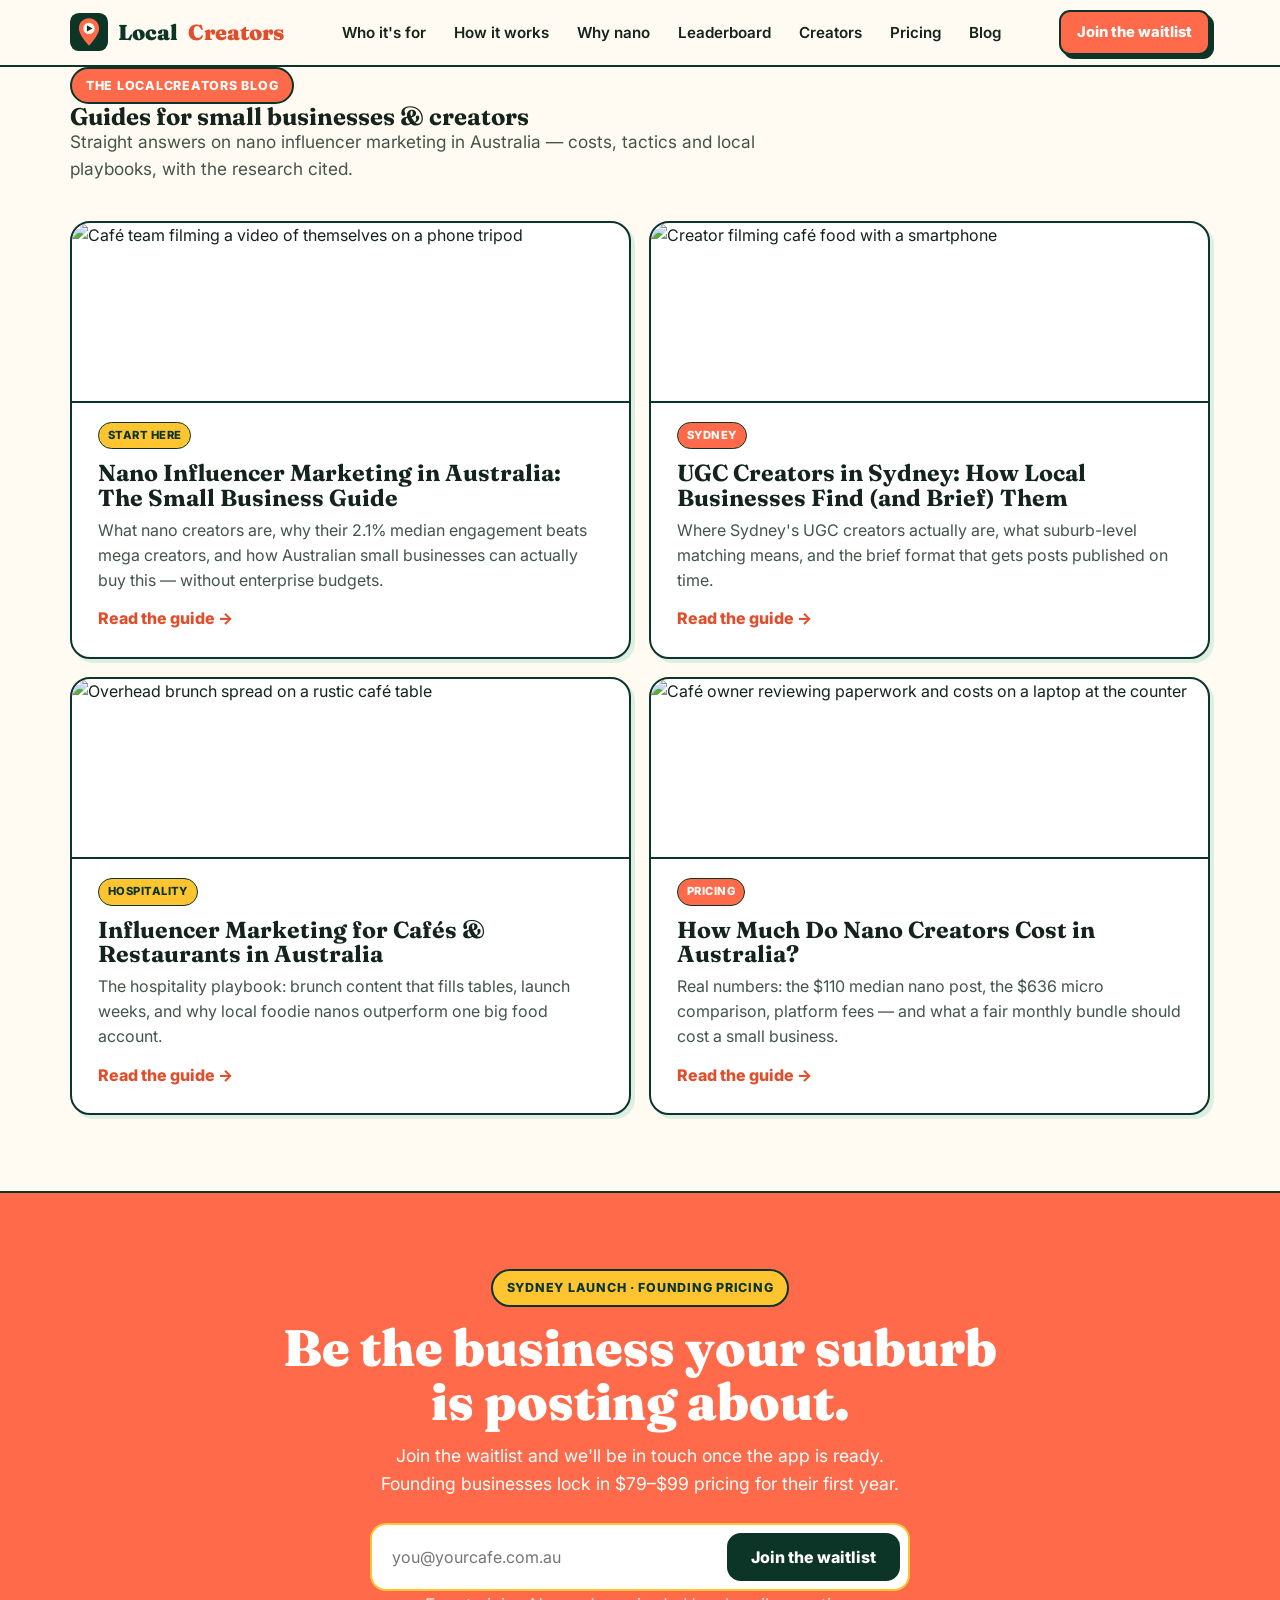
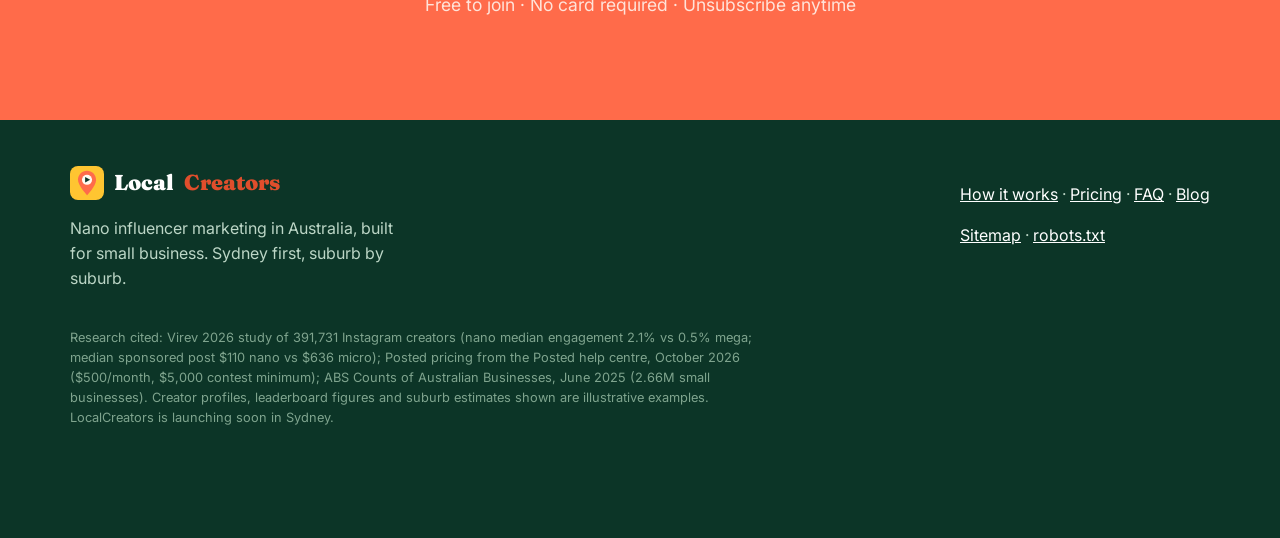
==== commit b300cf6e: "Sync live site to approved preview design" ====
--- a/blog/index.html
+++ b/blog/index.html
@@ -1,134 +1,519 @@
-<!DOCTYPE html>
+<!doctype html>
 <html lang="en-AU">
 <head>
-  <meta charset="UTF-8">
-  <meta name="viewport" content="width=device-width, initial-scale=1.0">
-  <title>The LocalCreators Blog — Nano Influencer Marketing</title>
-  <meta name="description" content="The LocalCreators blog: practical guides to nano influencer marketing in Australia and finding UGC creators in Sydney.">
-  <link rel="canonical" href="https://localcreators.vercel.app/blog/">
-  <meta name="robots" content="index, follow">
-  <meta name="author" content="LocalCreators">
-  <meta name="theme-color" content="#0c3b2e">
-  <meta property="og:type" content="website">
-  <meta property="og:site_name" content="LocalCreators">
-  <meta property="og:title" content="The LocalCreators Blog — Nano Influencer Marketing Australia">
-  <meta property="og:description" content="Practical guides to nano influencer marketing in Australia, finding UGC creators in Sydney, and what creator marketing costs for small business.">
-  <meta property="og:url" content="https://localcreators.vercel.app/blog/">
-  <meta property="og:image" content="https://localcreators.vercel.app/assets/og-image.jpg">
-  <meta property="og:locale" content="en_AU">
-  <meta name="twitter:card" content="summary_large_image">
-  <meta name="twitter:title" content="The LocalCreators Blog — Nano Influencer Marketing Australia">
-  <meta name="twitter:description" content="Practical guides to nano influencer marketing in Australia, finding UGC creators in Sydney, and what creator marketing costs for small business.">
-  <meta name="twitter:image" content="https://localcreators.vercel.app/assets/og-image.jpg">
-  <link rel="icon" type="image/png" href="../assets/favicon.png">
-  <link rel="preconnect" href="https://fonts.googleapis.com">
-  <link rel="preconnect" href="https://fonts.gstatic.com" crossorigin>
-  <link href="https://fonts.googleapis.com/css2?family=Fraunces:opsz,wght@9..144,600;9..144,700;9..144,900&family=Inter:wght@400;500;600;700;800&display=swap" rel="stylesheet">
-  <link rel="stylesheet" href="../styles.css">
+<meta charset="utf-8">
+<meta name="viewport" content="width=device-width, initial-scale=1, viewport-fit=cover">
+<meta name="color-scheme" content="light">
+<meta name="theme-color" content="#0C3527">
+<title>The LocalCreators Blog — Nano Influencer Marketing</title>
+<meta name="description" content="Straight answers on nano influencer marketing in Australia — costs, tactics and local playbooks, with the research cited.">
+<link rel="canonical" href="https://getlocalcreators.vercel.app/blog/">
+<meta property="og:type" content="website">
+<meta property="og:site_name" content="LocalCreators">
+<meta property="og:title" content="The LocalCreators Blog — Nano Influencer Marketing">
+<meta property="og:description" content="Straight answers on nano influencer marketing in Australia — costs, tactics and local playbooks, with the research cited.">
+<meta property="og:url" content="https://getlocalcreators.vercel.app/blog/">
+<meta property="og:image" content="https://getlocalcreators.vercel.app/assets/og-image.webp">
+<meta name="twitter:card" content="summary_large_image">
+<meta name="twitter:title" content="The LocalCreators Blog — Nano Influencer Marketing">
+<meta name="twitter:description" content="Straight answers on nano influencer marketing in Australia — costs, tactics and local playbooks, with the research cited.">
+<meta name="twitter:image" content="https://getlocalcreators.vercel.app/assets/og-image.webp">
+<link rel="icon" href="data:image/svg+xml,%3Csvg xmlns='http://www.w3.org/2000/svg' viewBox='0 0 64 64'%3E%3Crect width='64' height='64' rx='15' fill='%230C3527'/%3E%3Cpath d='M32 9c-9.4 0-17 7.4-17 16.6C15 37.5 32 55 32 55s17-17.5 17-28.4C49 16.4 41.4 9 32 9z' fill='%23FF6B4A'/%3E%3Ccircle cx='32' cy='26' r='9.5' fill='%23FFFBF2'/%3E%3Cpath d='M28.5 20.8v10.4L38 26z' fill='%230C3527'/%3E%3C/svg%3E">
+<link rel="preconnect" href="https://fonts.googleapis.com">
+<link rel="preconnect" href="https://fonts.gstatic.com" crossorigin>
+<link href="https://fonts.googleapis.com/css2?family=Fraunces:ital,opsz,wght@0,9..144,500;0,9..144,700;0,9..144,900;1,9..144,700&family=Inter:wght@400;500;600;700;800&display=swap" rel="stylesheet">
+<script type="application/ld+json">
+{"@context": "https://schema.org", "@type": "Blog", "name": "LocalCreators Blog", "url": "https://getlocalcreators.vercel.app/blog/", "description": "Straight answers on nano influencer marketing in Australia — costs, tactics and local playbooks, with the research cited.", "blogPost": [{"@type": "BlogPosting", "headline": "Nano Influencer Marketing in Australia: The Small Business Guide", "url": "https://getlocalcreators.vercel.app/blog/nano-influencer-marketing-australia.html"}, {"@type": "BlogPosting", "headline": "UGC Creators in Sydney: How Local Businesses Find (and Brief) Them", "url": "https://getlocalcreators.vercel.app/blog/ugc-creators-sydney.html"}, {"@type": "BlogPosting", "headline": "Influencer Marketing for Cafés & Restaurants in Australia: A Practical Playbook", "url": "https://getlocalcreators.vercel.app/blog/influencer-marketing-cafes-restaurants-australia.html"}, {"@type": "BlogPosting", "headline": "How Much Do Nano Creators Cost in Australia? Real Numbers, No Guesswork", "url": "https://getlocalcreators.vercel.app/blog/how-much-do-nano-creators-cost-australia.html"}]}
+</script>
+<style>
+:root{
+  --green-950:#0C3527; --green-900:#103F2F; --green-700:#1C5C43; --euca:#2E7D5B; --euca-soft:#DDEEE3;
+  --coral:#FF6B4A; --coral-dark:#E04E2C; --coral-soft:#FFE3D9;
+  --sun:#FFC531; --sun-soft:#FFF0C2;
+  --paper:#FFFBF2; --card:#FFFFFF; --ink:#14231C; --ink-2:#43544B; --line:#E4DCCB;
+  --radius:20px; --shadow:0 18px 40px -18px rgba(12,53,39,.35);
+  --font-d:"Fraunces",Georgia,serif; --font-b:"Inter",system-ui,sans-serif;
+}
+*{box-sizing:border-box}
+html{scroll-behavior:smooth;overflow-x:clip}
+body{margin:0;font-family:var(--font-b);color:var(--ink);background:var(--paper);line-height:1.55;-webkit-font-smoothing:antialiased;overflow-x:clip}
+img{max-width:100%;display:block}
+a{color:var(--green-700)}
+button,[role="button"],select,summary,input:not([type="checkbox"]){min-height:44px}
+h1,h2,h3{font-family:var(--font-d);line-height:1.05;margin:0}
+.wrap{max-width:1180px;margin:0 auto;padding:0 20px;padding-left:max(20px,env(safe-area-inset-left));padding-right:max(20px,env(safe-area-inset-right))}
+.tag{display:inline-flex;align-items:center;gap:8px;background:var(--sun);color:var(--green-950);font-weight:800;font-size:.78rem;letter-spacing:.06em;text-transform:uppercase;padding:7px 14px;border-radius:999px;border:2px solid var(--green-950)}
+.tag.coral{background:var(--coral);color:#fff}
+.tag.ghost{background:#fff;border-color:var(--line);color:var(--ink-2);text-transform:none;letter-spacing:0;font-weight:600}
+/* ---------- NAV ---------- */
+header.nav{position:sticky;top:0;z-index:60;background:rgba(255,251,242,.92);backdrop-filter:blur(10px);border-bottom:2px solid var(--green-950)}
+.nav-in{display:flex;align-items:center;gap:18px;padding-top:10px;padding-bottom:10px}
+.logo{display:flex;align-items:center;gap:10px;text-decoration:none;color:var(--green-950);font-family:var(--font-d);font-weight:900;font-size:1.35rem}
+.logo svg{flex:none}
+.logo em{font-style:normal;color:var(--coral-dark)}
+.nav-links{display:flex;gap:4px;margin-left:auto;flex-wrap:wrap}
+.nav-links a{color:var(--ink);text-decoration:none;font-weight:600;font-size:.95rem;padding:10px 12px;border-radius:10px}
+.nav-links a:hover{background:var(--euca-soft)}
+.btn{display:inline-flex;align-items:center;justify-content:center;gap:8px;min-height:48px;background:var(--coral);color:#fff;border:2px solid var(--green-950);border-radius:14px;padding:12px 22px;font-weight:800;font-size:1rem;cursor:pointer;text-decoration:none;box-shadow:4px 4px 0 var(--green-950);transition:transform .15s,box-shadow .15s;font-family:var(--font-b)}
+.btn:hover{transform:translate(-2px,-2px);box-shadow:6px 6px 0 var(--green-950)}
+.btn:active{transform:translate(2px,2px);box-shadow:1px 1px 0 var(--green-950)}
+.btn.green{background:var(--green-950);color:#fff;box-shadow:4px 4px 0 var(--coral)}
+.btn.green:hover{box-shadow:6px 6px 0 var(--coral)}
+.btn.sun{background:var(--sun);color:var(--green-950)}
+.btn.small{padding:9px 16px;font-size:.92rem;border-radius:11px;min-height:44px}
+/* ---------- HERO ---------- */
+.hero{background:var(--green-950);color:#fff;position:relative;overflow:hidden}
+.hero::before{content:"";position:absolute;inset:0;background:radial-gradient(600px 300px at 85% -5%,rgba(255,197,49,.28),transparent 60%),radial-gradient(700px 380px at -10% 110%,rgba(255,107,74,.25),transparent 60%)}
+.hero-in{position:relative;display:grid;grid-template-columns:1.05fr .95fr;gap:44px;padding-top:64px;padding-bottom:84px;align-items:center}
+.hero h1{font-size:clamp(2.5rem,5.4vw,4.3rem);font-weight:900;letter-spacing:-.01em}
+.hero h1 .hl-c{color:var(--coral)} .hero h1 .hl-s{color:var(--sun);font-style:italic}
+.hero p.lede{font-size:1.18rem;color:#D9EADF;max-width:34rem;margin:20px 0 26px}
+.hero-points{display:flex;flex-wrap:wrap;gap:8px;margin:0 0 26px;padding:0;list-style:none}
+.hero-points li{background:rgba(255,255,255,.09);border:1px solid rgba(255,255,255,.22);padding:7px 13px;border-radius:999px;font-size:.88rem;font-weight:600}
+.waitlist{display:flex;gap:10px;flex-wrap:wrap;background:#fff;padding:8px;border-radius:16px;border:2px solid var(--sun);max-width:540px}
+.waitlist input[type=email]{flex:1 1 220px;border:0;font-size:1rem;padding:10px 12px;font-family:var(--font-b);color:var(--ink);background:transparent;outline:none}
+.waitlist .btn{box-shadow:none;border-color:var(--green-950)}
+.form-note{font-size:.85rem;color:#BCD6C6;margin-top:10px}
+.hero-stats{display:flex;gap:34px;margin-top:34px;flex-wrap:wrap}
+.hstat b{font-family:var(--font-d);font-size:2rem;display:block;color:var(--sun)}
+.hstat>span{font-size:.85rem;color:#BCD6C6}
+/* phone + floating cards */
+.hero-visual{position:relative;display:flex;justify-content:center;padding:10px 0 8px}
+.phone{position:relative;width:264px;aspect-ratio:390/844;flex:none;transform:rotate(2deg);background:linear-gradient(150deg,#454b53,#0b0d10 32%,#33373d 72%,#101216);border:1px solid #5b6169;border-radius:48px;padding:11px;box-shadow:0 44px 74px -26px rgba(0,0,0,.65),0 18px 28px -18px rgba(0,0,0,.5),inset 0 0 0 2px rgba(255,255,255,.07);z-index:2}
+.pbtn{position:absolute;width:3.5px;border-radius:3px;background:linear-gradient(90deg,#3a3f46,#14161a)}
+.pbtn.v1{left:-3px;top:118px;height:34px}.pbtn.v2{left:-3px;top:160px;height:58px}.pbtn.v3{left:-3px;top:226px;height:58px}.pbtn.pw{right:-3px;top:172px;height:88px}
+.phone .scr{position:relative;height:100%;display:flex;flex-direction:column;border-radius:36px;overflow:hidden;background:#F8F5ED;color:var(--ink);box-shadow:inset 0 0 0 2px rgba(0,0,0,.55)}
+.island{position:absolute;top:9px;left:50%;transform:translateX(-50%);width:68px;height:21px;background:#050607;border-radius:11px;z-index:6}
+.island::after{content:"";position:absolute;right:10px;top:50%;transform:translateY(-50%);width:6px;height:6px;border-radius:50%;background:#1d2733;box-shadow:inset 0 0 2px #3d5a78}
+.statusbar{position:relative;z-index:5;display:flex;align-items:center;justify-content:space-between;min-height:34px;padding:10px 21px 3px;font-size:.72rem;font-weight:700;letter-spacing:.02em;line-height:1.2}
+.sb-ic{display:inline-flex;align-items:center;gap:5px}
+.app{padding:2px 12px 0;flex:1;display:flex;flex-direction:column;min-height:0}
+.app>*{flex:none}
+.app-head{display:flex;align-items:center;gap:7px;padding:5px 2px 6px}
+.app-head .app-name{font-weight:800;font-size:.86rem;letter-spacing:-.01em;line-height:1.2}
+.app-head .app-name em{font-style:normal;color:var(--coral-dark)}
+.app-bell{margin-left:auto;width:27px;height:27px;border-radius:50%;background:#fff;border:1px solid var(--line);display:grid;place-items:center;color:var(--green-900)}
+.app-bundle{background:var(--green-950);color:#fff;border-radius:18px;padding:9px 13px 9px}
+.app-bundle .ab-top{display:flex;justify-content:space-between;align-items:center;font-size:.66rem;font-weight:700;letter-spacing:.05em;text-transform:uppercase;color:#BCD6C6}
+.app-bundle .ab-top .badge{border:0;font-size:.62rem;padding:3px 8px}
+.app-bundle .ab-big{font-family:var(--font-d);font-weight:900;font-size:1.16rem;margin:4px 0 7px;line-height:1.08}
+.app-bundle .ab-bar{height:8px;background:rgba(255,255,255,.16);border-radius:99px;overflow:hidden}
+.app-bundle .ab-bar i{display:block;height:100%;width:80%;background:linear-gradient(90deg,var(--sun),var(--coral));border-radius:99px}
+.app-bundle .ab-sub{font-size:.7rem;color:#BCD6C6;margin-top:6px;line-height:1.35}
+.app-post{position:relative;background:#fff;border:1px solid var(--line);border-radius:18px;overflow:hidden;margin-top:8px}
+.app-post img{height:74px;width:100%;object-fit:cover}
+.app-post .pill-live{position:absolute;top:8px;right:8px;margin:0;z-index:2;box-shadow:0 2px 8px rgba(0,0,0,.3)}
+.app-post .ap-body{padding:9px 11px 10px}
+.phone .p-row{display:flex;align-items:center;gap:8px}
+.avatar{display:inline-block;vertical-align:middle;width:38px;height:38px;border-radius:50%;flex:none;background-color:var(--euca-soft);background-size:cover;background-position:center;border:2px solid #fff;box-shadow:0 2px 6px rgba(0,0,0,.2)}
+.av-1{background-image:url(assets/creator-mia.jpg)}.av-2{background-image:url(assets/creator-priya.jpg)}.av-3{background-image:url(assets/creator-jayden.jpg)}.av-4{background-image:url(assets/creator-aisha.jpg)}.av-5{background-image:url(assets/creator-tom.jpg)}.av-6{background-image:url(assets/creator-lena.jpg)}.av-7{background-image:url(assets/creator-sofia.jpg)}.av-8{background-image:url(assets/creator-ruby.jpg)}.av-9{background-image:url(assets/creator-noah.jpg)}
+.phone .p-name{font-weight:800;font-size:.82rem;line-height:1.2}
+.phone .p-sub{font-size:.68rem;color:var(--ink-2);line-height:1.35}
+.app-post .p-row>span:nth-child(2){font-size:.82rem;line-height:1.32;min-width:0}
+.pill-live{margin-left:auto;background:var(--coral);color:#fff;font-size:.64rem;font-weight:800;padding:4px 8px;border-radius:999px;letter-spacing:.05em}
+.ap-metrics{display:flex;gap:7px;margin-top:8px}
+.ap-metrics div{flex:1;background:var(--paper);border:1px solid var(--line);border-radius:10px;padding:5px 4px;text-align:center;font-size:.62rem;line-height:1.3}
+.ap-metrics b{display:block;font-size:.84rem;line-height:1.25}.ap-metrics span{font-size:.6rem;color:var(--ink-2);text-transform:uppercase;letter-spacing:.04em}
+.app-next{display:flex;align-items:center;gap:9px;background:#fff;border:1px solid var(--line);border-radius:14px;padding:7px 9px;margin-top:8px}
+.app-next .avatar{width:30px;height:30px}
+.app-next>span:nth-child(2){font-size:.78rem;line-height:1.3;min-width:0}
+.app-next .nx-sub{line-height:1.32}
+.app-next b{font-size:.76rem;display:block;line-height:1.25}
+.app-next .nx-sub{font-size:.68rem;color:var(--ink-2)}
+.app-next .go{margin-left:auto;background:var(--euca-soft);color:var(--green-900);font-weight:800;font-size:.64rem;padding:5px 8px;border-radius:999px;flex:none}
+.app-tabs{display:flex;justify-content:space-around;padding:8px 6px 9px;margin-top:auto;border-top:1px solid var(--line);background:#fff}
+.app-tabs span{color:#9DB4A6;display:grid;place-items:center}
+.app-tabs span.on{color:var(--green-950)}
+.app-tabs span.on::after{content:"";width:5px;height:5px;border-radius:50%;background:var(--coral);margin-top:3px}
+.fcard{position:absolute;background:#fff;color:var(--ink);border:2px solid var(--green-950);border-radius:14px;box-shadow:5px 5px 0 rgba(0,0,0,.32);padding:10px 12px;z-index:3;width:272px;display:flex;align-items:center;gap:9px}
+.fcard .avatar{width:32px;height:32px}
+.fcard .fc-main{flex:1 1 auto;min-width:0;display:flex;flex-direction:column;gap:1px}
+.fcard b{font-size:.84rem;line-height:1.25;white-space:nowrap}
+.fcard .p-sub{font-size:.68rem;color:var(--ink-2);line-height:1.3;white-space:nowrap}
+.fcard .fc-stat{flex:none;text-align:center}
+.fcard .fc-stat b{display:block;font-family:var(--font-d);font-weight:900;font-size:1.02rem;color:var(--green-700);line-height:1.1;white-space:nowrap}
+.fcard .fc-stat span{display:block;font-size:.56rem;font-weight:800;text-transform:uppercase;letter-spacing:.06em;color:var(--ink-2);margin-top:1px;white-space:nowrap}
+.fc-1{top:30px;left:0;animation:floaty 6s ease-in-out infinite}
+.fc-2{bottom:118px;right:0;animation:floaty 7s ease-in-out infinite reverse}
+.fc-3{bottom:4px;left:10px;animation:floaty 8s ease-in-out infinite}
+.fcard .views{font-family:var(--font-d);font-weight:900;font-size:1.28rem;color:var(--green-700);line-height:1;flex:none;white-space:nowrap}
+.fcard .badge{font-size:.6rem;padding:3px 6px;flex:none;white-space:nowrap}
+@keyframes floaty{0%,100%{transform:translateY(0) rotate(-1deg)}50%{transform:translateY(-12px) rotate(1deg)}}
+/* ---------- MARQUEE ---------- */
+.marquee{background:var(--sun);border-block:2px solid var(--green-950);overflow:hidden;padding:12px 0}
+.marquee-track{display:flex;gap:0;width:max-content;animation:scrollx 30s linear infinite}
+.marquee span{font-family:var(--font-d);font-weight:900;font-size:1.15rem;color:var(--green-950);padding:0 18px;white-space:nowrap}
+.marquee span::after{content:"✦";color:var(--coral-dark);margin-left:36px}
+@keyframes scrollx{to{transform:translateX(-50%)}}
+/* ---------- SECTIONS ---------- */
+section{padding:76px 0}
+.sec-head{max-width:720px;margin-bottom:38px}
+.sec-head h2{font-size:clamp(1.9rem,3.6vw,2.8rem);font-weight:900;margin:14px 0 12px}
+.sec-head p{color:var(--ink-2);font-size:1.08rem;margin:0}
+.reveal{opacity:1}
+.grid4{display:grid;grid-template-columns:repeat(4,1fr);gap:18px}
+.who-card{background:var(--card);border:2px solid var(--green-950);border-radius:var(--radius);overflow:hidden;box-shadow:5px 5px 0 var(--euca-soft);transition:transform .2s,box-shadow .2s}
+.who-card:hover{transform:translateY(-6px) rotate(-.5deg);box-shadow:8px 10px 0 var(--sun-soft)}
+.who-card img{height:170px;width:100%;object-fit:cover}
+.who-card .wc-b{padding:18px}
+.who-card h3{font-size:1.3rem;margin-bottom:6px}
+.who-card p{color:var(--ink-2);font-size:.95rem;margin:0}
+.chiprow{display:flex;gap:6px;flex-wrap:wrap;margin-top:12px}
+.chip{font-size:.75rem;font-weight:700;background:var(--euca-soft);color:var(--green-900);padding:5px 10px;border-radius:999px}
+.chip.c{background:var(--coral-soft);color:var(--coral-dark)} .chip.s{background:var(--sun-soft);color:#7A5B00}
+/* steps */
+.steps{display:grid;grid-template-columns:repeat(3,1fr);gap:18px;counter-reset:step}
+.step{background:var(--green-950);color:#fff;border-radius:var(--radius);padding:28px;position:relative;overflow:hidden;border:2px solid var(--green-950)}
+.step:nth-child(2){background:var(--coral)} .step:nth-child(3){background:var(--sun);color:var(--green-950)}
+.step .num{font-family:var(--font-d);font-size:4.2rem;font-weight:900;opacity:.28;line-height:1}
+.step h3{font-size:1.45rem;margin:8px 0 8px}
+.step p{margin:0;opacity:.92;font-size:.98rem}
+.step .seg{display:flex;gap:6px;margin-top:18px}
+.step .seg i{flex:1;height:6px;border-radius:99px;background:rgba(255,255,255,.35)}
+.step .seg i.on{background:#fff}
+.step:nth-child(3) .seg i{background:rgba(12,53,39,.2)} .step:nth-child(3) .seg i.on{background:var(--green-950)}
+/* why nano */
+.why{background:var(--green-950);color:#fff}
+.why .sec-head p{color:#BCD6C6}
+.bars{display:grid;grid-template-columns:1fr 1fr;gap:22px}
+.bar-card{background:rgba(255,255,255,.06);border:1px solid rgba(255,255,255,.18);border-radius:var(--radius);padding:26px}
+.bar-card h3{font-size:1.3rem;margin-bottom:18px}
+.cbar{margin-bottom:18px}
+.cbar .cb-top{display:flex;justify-content:space-between;font-weight:700;font-size:.95rem;margin-bottom:7px}
+.cbar .cb-top b{font-family:var(--font-d);font-size:1.3rem}
+.cbar .track{height:16px;background:rgba(255,255,255,.14);border-radius:99px;overflow:hidden}
+.cbar .fill{height:100%;width:0;border-radius:99px;transition:width 1.4s cubic-bezier(.2,.8,.2,1)}
+.fill.nano{background:var(--sun)} .fill.mega{background:var(--coral)} .fill.micro{background:#8FC1A9}
+.source-note{font-size:.85rem;color:#9DBFA9;margin-top:8px}
+/* comparison cards */
+.cmp{display:grid;grid-template-columns:repeat(3,1fr);gap:18px;align-items:stretch;padding-top:16px}
+.cmp-card{background:#fff;border:2px solid var(--green-950);border-radius:24px;padding:26px;display:flex;flex-direction:column;box-shadow:5px 5px 0 var(--euca-soft)}
+.cmp-card.us{background:var(--green-950);color:#fff;box-shadow:8px 8px 0 var(--sun);position:relative}
+.cmp-badge{position:absolute;top:-16px;left:22px;background:var(--coral);color:#fff;font-weight:800;font-size:.74rem;letter-spacing:.05em;text-transform:uppercase;padding:7px 14px;border-radius:999px;border:2px solid var(--green-950)}
+.cmp-name{font-family:var(--font-d);font-weight:900;font-size:1.3rem;display:flex;align-items:center;gap:9px}
+.cmp-price{font-family:var(--font-d);font-weight:900;font-size:2.65rem;line-height:1;margin:14px 0 4px}
+.cmp-price small{font-family:var(--font-b);font-size:.92rem;font-weight:600;opacity:.72}
+.cmp-tag{margin:0;font-size:.95rem;color:var(--ink-2)}
+.cmp-card.us .cmp-tag{color:#BCD6C6}
+.cmp-list{list-style:none;padding:0;margin:16px 0 22px;flex:1}
+.cmp-list li{position:relative;padding:9px 0 9px 36px;font-size:.95rem;border-top:1px dashed var(--line)}
+.cmp-card.us .cmp-list li{border-top-color:rgba(255,255,255,.18)}
+.cmp-list li::before{content:"";position:absolute;left:0;top:8px;width:24px;height:24px;border-radius:50%;background-color:var(--euca-soft);background-image:url("data:image/svg+xml,%3Csvg xmlns='http://www.w3.org/2000/svg' viewBox='0 0 24 24' fill='none' stroke='%231C5C43' stroke-width='3.4' stroke-linecap='round' stroke-linejoin='round'%3E%3Cpath d='M4 12.5 9.5 18 20 6.5'/%3E%3C/svg%3E");background-size:13px;background-position:center;background-repeat:no-repeat}
+.cmp-list li.n::before{background-color:var(--coral-soft);background-image:url("data:image/svg+xml,%3Csvg xmlns='http://www.w3.org/2000/svg' viewBox='0 0 24 24' fill='none' stroke='%23E04E2C' stroke-width='3.2' stroke-linecap='round'%3E%3Cpath d='M6 6l12 12M18 6L6 18'/%3E%3C/svg%3E")}
+.cmp-list li.m::before{background-color:#EDEBE4;background-image:url("data:image/svg+xml,%3Csvg xmlns='http://www.w3.org/2000/svg' viewBox='0 0 24 24' fill='none' stroke='%2343544B' stroke-width='3.2' stroke-linecap='round'%3E%3Cpath d='M5 12h14'/%3E%3C/svg%3E")}
+/* leaderboard */
+.board-head{display:flex;align-items:center;gap:14px;padding:18px 20px;border:2px solid var(--green-950);border-radius:20px;flex-wrap:wrap;background:#fff;box-shadow:5px 5px 0 var(--euca-soft);margin-bottom:14px}
+.board-head h3{font-size:1.35rem}
+.live-dot{width:10px;height:10px;border-radius:50%;background:var(--coral);animation:pulse 1.6s infinite;flex:none}
+@keyframes pulse{0%{box-shadow:0 0 0 0 rgba(255,107,74,.5)}100%{box-shadow:0 0 0 9px rgba(255,107,74,0)}}
+.seg-ctrl{display:flex;flex-wrap:nowrap;gap:8px;overflow-x:auto;background:transparent;padding:4px 2px 10px;scrollbar-width:none;-webkit-overflow-scrolling:touch;max-width:100%;min-width:0}
+.seg-ctrl::-webkit-scrollbar{display:none}
+.seg-ctrl button{flex:none;border:2px solid var(--green-950);background:#fff;font-family:var(--font-b);font-weight:700;font-size:.88rem;padding:9px 15px;border-radius:999px;cursor:pointer;color:var(--green-950);min-height:44px;white-space:nowrap;box-shadow:3px 3px 0 var(--euca-soft)}
+.seg-ctrl button[aria-pressed="true"]{background:var(--green-950);color:#fff;box-shadow:3px 3px 0 var(--sun)}
+.board-head .seg-ctrl{margin-left:auto;padding-bottom:4px}
+#board-rows{display:grid;gap:11px}
+.brow{display:flex;align-items:center;gap:14px;padding:14px 18px;background:#fff;border:2px solid var(--green-950);border-radius:18px;box-shadow:4px 4px 0 var(--euca-soft);transition:transform .15s,box-shadow .15s}
+.brow:hover{transform:translateY(-2px);box-shadow:6px 7px 0 var(--sun-soft)}
+.brow.top1{background:linear-gradient(120deg,#FFF6D8,#fff 58%);box-shadow:5px 5px 0 var(--sun)}
+.rank{font-family:var(--font-d);font-weight:900;font-size:1.05rem;width:44px;height:44px;flex:none;display:grid;place-items:center;border-radius:50%;background:var(--paper);color:var(--ink-2);border:2px solid var(--line)}
+.rank.r1{background:var(--sun);color:var(--green-950);border-color:var(--green-950);box-shadow:0 0 0 4px var(--sun-soft)}
+.rank.r2{background:#EFEDE6;color:var(--ink);border-color:#CFC9B8}
+.rank.r3{background:var(--coral-soft);color:var(--coral-dark);border-color:var(--coral)}
+.brow .avatar{width:52px;height:52px;border:2px solid var(--green-950)}
+.b-main{flex:1;min-width:0}
+.b-namerow{display:flex;align-items:center;gap:8px;flex-wrap:wrap}
+.b-namerow b{font-size:1.02rem}
+.sub-chip{font-size:.66rem;font-weight:800;letter-spacing:.04em;background:var(--euca-soft);color:var(--green-900);padding:3px 9px;border-radius:999px;text-transform:uppercase}
+.b-label{font-size:.83rem;color:var(--ink-2);display:block;margin-top:1px}
+.b-bar{margin-top:8px;max-width:340px}
+.b-bar .track{display:block;height:9px;background:var(--euca-soft);border-radius:99px;overflow:hidden}
+.b-bar .fill{display:block;height:100%;background:linear-gradient(90deg,var(--euca),var(--sun));width:0;transition:width 1.2s ease;border-radius:99px}
+.b-views{font-family:var(--font-d);font-weight:900;font-size:1.3rem;text-align:right;line-height:1.05;flex:none}
+.b-views small{display:block;font-family:var(--font-b);font-weight:700;font-size:.64rem;color:var(--ink-2);text-transform:uppercase;letter-spacing:.06em;margin-top:3px}
+/* creators */
+.creators-grid{display:grid;grid-template-columns:repeat(4,1fr);gap:18px}
+.ccard{background:#fff;border:2px solid var(--green-950);border-radius:var(--radius);padding:18px;cursor:pointer;text-align:left;font-family:var(--font-b);box-shadow:4px 4px 0 var(--euca-soft);transition:transform .18s,box-shadow .18s;width:100%;display:flex;flex-direction:column;align-items:stretch}
+.cc-top{display:flex;align-items:flex-start;justify-content:space-between;gap:10px}
+.cc-top .badge{flex:none;margin-top:4px}
+.ccard:hover{transform:translateY(-5px) rotate(.4deg);box-shadow:7px 9px 0 var(--sun-soft)}
+.ccard .avatar{width:58px;height:58px;border-color:var(--green-950)}
+.ccard h3{font-size:1.12rem;margin:12px 0 2px;font-family:var(--font-b);font-weight:800}
+.ccard .handle{color:var(--ink-2);font-size:.85rem}
+.ccard .stats{display:flex;gap:14px;margin-top:12px;font-size:.85rem}
+.ccard .stats b{display:block;font-size:1rem}
+.badge{display:inline-block;font-size:.7rem;font-weight:800;letter-spacing:.04em;text-transform:uppercase;padding:4px 9px;border-radius:999px;background:var(--sun);color:var(--green-950);border:1.5px solid var(--green-950)}
+.badge.coral{background:var(--coral);color:#fff}
+/* suburb picker */
+.picker{display:grid;grid-template-columns:1.1fr .9fr;gap:22px;align-items:start}
+.suburb-grid{display:flex;flex-wrap:wrap;gap:9px}
+.suburb{border:2px solid var(--green-950);background:#fff;border-radius:999px;padding:12px 20px;font-weight:700;font-family:var(--font-b);font-size:.95rem;cursor:pointer;transition:all .15s;min-height:48px}
+.suburb:hover{background:var(--sun-soft)}
+.suburb[aria-pressed="true"]{background:var(--green-950);color:#fff;box-shadow:3px 3px 0 var(--coral)}
+.picker-panel{background:var(--green-950);color:#fff;border-radius:24px;padding:28px;border:2px solid var(--green-950);box-shadow:8px 8px 0 var(--coral)}
+.picker-panel h3{font-size:1.7rem;margin-bottom:6px}
+.picker-panel .pp-stats{display:grid;grid-template-columns:1fr 1fr;gap:14px;margin:20px 0}
+.picker-panel .pp-stats div{background:rgba(255,255,255,.08);border:1px solid rgba(255,255,255,.18);border-radius:14px;padding:14px}
+.picker-panel .pp-stats b{font-family:var(--font-d);font-size:1.6rem;display:block;color:var(--sun)}
+.picker-panel .pp-stats span{font-size:.8rem;color:#BCD6C6}
+/* pricing */
+.pricing{display:grid;grid-template-columns:repeat(3,1fr);gap:18px;align-items:stretch}
+.price-card{background:#fff;border:2px solid var(--green-950);border-radius:24px;padding:30px;display:flex;flex-direction:column;box-shadow:5px 5px 0 var(--euca-soft)}
+.price-card.hot{background:var(--green-950);color:#fff;box-shadow:7px 7px 0 var(--coral);transform:scale(1.03)}
+.price-card .pname{font-weight:800;letter-spacing:.05em;text-transform:uppercase;font-size:.85rem}
+.price-card .amount{font-family:var(--font-d);font-weight:900;font-size:3.2rem;line-height:1;margin:12px 0 4px}
+.price-card .amount small{font-size:1rem;font-family:var(--font-b);font-weight:600;opacity:.75}
+.price-card ul{list-style:none;padding:0;margin:18px 0 24px;flex:1}
+.price-card li{padding:7px 0 7px 28px;position:relative;font-size:.97rem}
+.price-card li::before{content:"✓";position:absolute;left:0;font-weight:900;color:var(--euca)}
+.price-card.hot li::before{color:var(--sun)}
+/* faq */
+.faq{max-width:820px}
+details.faq-item{background:#fff;border:2px solid var(--green-950);border-radius:16px;margin-bottom:12px;overflow:hidden}
+details.faq-item summary{cursor:pointer;font-weight:800;font-size:1.05rem;padding:18px 22px;list-style:none;display:flex;justify-content:space-between;gap:14px;align-items:center}
+details.faq-item summary::-webkit-details-marker{display:none}
+details.faq-item summary::after{content:"+";font-family:var(--font-d);font-size:1.5rem;color:var(--coral-dark);flex:none}
+details.faq-item[open ] summary::after{content:"–"}
+details.faq-item .faq-a{padding:0 22px 20px;color:var(--ink-2)}
+/* blog cards */
+.blog-grid{display:grid;grid-template-columns:repeat(2,1fr);gap:18px}
+.post-card{background:#fff;border:2px solid var(--green-950);border-radius:var(--radius);padding:26px;text-decoration:none;color:var(--ink);display:block;box-shadow:4px 4px 0 var(--euca-soft);transition:transform .18s,box-shadow .18s;overflow:hidden}
+.post-card .post-thumb{width:calc(100% + 52px);max-width:none;height:180px;object-fit:cover;display:block;margin:-26px -26px 18px;border-bottom:2px solid var(--green-950)}
+.post-card:hover{transform:translateY(-4px);box-shadow:7px 8px 0 var(--sun-soft)}
+.post-card h3{font-size:1.45rem;margin:12px 0 8px}
+.post-card p{color:var(--ink-2);margin:0 0 14px}
+.post-card .read{font-weight:800;color:var(--coral-dark)}
+/* final cta */
+.final{background:var(--coral);border-block:2px solid var(--green-950);color:#fff;text-align:center}
+.final h2{font-size:clamp(2rem,4.4vw,3.2rem);font-weight:900;max-width:760px;margin:14px auto 14px}
+.final p{max-width:560px;margin:0 auto 26px;font-size:1.1rem}
+.final .waitlist{margin:0 auto}
+.final .form-note{color:#FFE3D9}
+footer{background:var(--green-950);color:#BCD6C6;padding:44px 0 110px}
+footer .f-grid{display:flex;gap:30px;flex-wrap:wrap;justify-content:space-between}
+footer a{color:#fff}
+footer small{display:block;margin-top:22px;color:#7FA48E;font-size:.8rem;max-width:700px}
+/* sticky mobile cta */
+.sticky-cta{position:fixed;left:0;right:0;bottom:0;z-index:55;background:var(--green-950);padding:10px 14px calc(10px + env(safe-area-inset-bottom));display:none;align-items:center;gap:12px;border-top:2px solid var(--sun)}
+.sticky-cta b{color:#fff;font-size:.92rem;line-height:1.25}
+.sticky-cta .btn{margin-left:auto;flex:none}
+/* toast */
+.toast{position:fixed;left:50%;bottom:96px;transform:translateX(-50%);z-index:200;background:var(--green-950);color:#fff;border:2px solid var(--sun);border-radius:16px;padding:16px 44px 16px 18px;max-width:min(480px,92vw);box-shadow:var(--shadow);display:none;font-weight:600}
+.toast.show{display:block;animation:toastIn .35s ease}
+@keyframes toastIn{from{opacity:0;transform:translate(-50%,16px)}to{opacity:1;transform:translate(-50%,0)}}
+.toast.error{border-color:var(--coral);background:#4A1408}
+.toast button{position:absolute;top:2px;right:2px;background:none;border:0;color:#fff;font-size:1.25rem;cursor:pointer;min-height:44px;min-width:44px;line-height:1}
+/* bottom sheet */
+.sheet-back{position:fixed;inset:0;background:rgba(12,30,22,.55);z-index:90;opacity:0;pointer-events:none;transition:opacity .3s}
+.sheet-back.open{opacity:1;pointer-events:auto}
+.sheet{position:fixed;left:0;right:0;bottom:0;z-index:95;background:#fff;border-radius:26px 26px 0 0;border-top:3px solid var(--green-950);max-width:640px;margin:0 auto;transform:translateY(105%);transition:transform .38s cubic-bezier(.2,.9,.25,1);max-height:88vh;overflow:auto}
+.sheet.open{transform:none}
+.sheet-in{padding:26px 26px 34px}
+.sheet .grab{width:46px;height:5px;border-radius:99px;background:var(--line);margin:10px auto 0}
+.sheet .s-head{display:flex;gap:16px;align-items:center}
+.sheet .avatar{width:74px;height:74px}
+.sheet h3{font-size:1.5rem}
+.sheet .s-stats{display:grid;grid-template-columns:repeat(3,1fr);gap:10px;margin:20px 0}
+.sheet .s-stats div{background:var(--paper);border:1px solid var(--line);border-radius:12px;padding:12px;text-align:center}
+.sheet .s-stats b{display:block;font-size:1.15rem}
+.sheet .s-stats span{font-size:.72rem;color:var(--ink-2);text-transform:uppercase;letter-spacing:.04em}
+.sheet-close{position:absolute;top:12px;right:12px;width:44px;height:44px;border-radius:50%;border:2px solid var(--green-950);background:var(--sun);font-size:1.1rem;cursor:pointer;font-weight:900}
+/* article view */
+.view{display:none}.view.active{display:block}
+.article{max-width:760px;margin:0 auto;padding:56px 20px 80px}
+.article-hero{width:100%;aspect-ratio:16/9;object-fit:cover;border-radius:20px;border:2px solid var(--green-950);margin:2px 0 26px}
+.article h1{font-size:clamp(2rem,4.6vw,3rem);font-weight:900;margin:16px 0 14px}
+.article .meta{color:var(--ink-2);font-size:.92rem;margin-bottom:26px}
+.article h2{font-size:1.6rem;margin:36px 0 12px}
+.article p{font-size:1.06rem;color:#26332B;margin:0 0 16px}
+.article ul{font-size:1.05rem;color:#26332B}
+.article .cta-box{background:var(--green-950);color:#fff;border-radius:20px;padding:28px;margin:36px 0}
+.article .cta-box h3{font-size:1.4rem;margin-bottom:8px}
+.backlink{font-weight:800;text-decoration:none;display:inline-flex;gap:8px;padding:10px 0}
+.illustrative{font-size:.8rem;color:var(--ink-2);font-style:italic}
+.why .illustrative{color:#9DBFA9}
+@media (max-width:960px){
+  .hero-in{grid-template-columns:1fr;padding-top:44px}
+  .hero-visual{margin-top:22px}
+  .grid4,.creators-grid{grid-template-columns:repeat(2,1fr)}
+  .steps,.pricing,.cmp{grid-template-columns:1fr}
+  .price-card.hot{transform:none}
+  .bars,.picker,.blog-grid{grid-template-columns:1fr}
+  .nav-links{display:none}
+  .sticky-cta{display:flex}
+  .fc-1{left:-4px}.fc-2{right:-4px}
+}
+.nav-in .btn{white-space:nowrap;flex:none}
+@media (max-width:700px){
+  .nav-in{gap:10px}
+  .logo{font-size:1.22rem}
+  .board-head .seg-ctrl{flex:1 1 100%;margin-left:0}
+  .cmp-price{font-size:2.3rem}
+  .brow{padding:13px 14px;gap:11px}
+  .brow .avatar{width:46px;height:46px}
+  .rank{width:40px;height:40px;font-size:.98rem}
+  .b-views{font-size:1.12rem}
+  .board-head{padding:15px 16px}
+}
+@media (max-width:520px){
+  .grid4,.creators-grid{grid-template-columns:1fr}
+  .phone{border-radius:44px;padding:9px}
+  .phone .scr{border-radius:35px}
+  .app-post img{height:74px}
+  .statusbar{padding:9px 19px 3px;min-height:31px}
+  .island{width:64px;height:19px;top:8px;border-radius:10px}
+  .app-bundle .ab-big{font-size:1.05rem}
+  .app-bundle .ab-sub{font-size:.66rem}
+  .app-next .nx-sub{font-size:.64rem}
+  .fcard{width:232px;padding:8px 10px;border-radius:12px;box-shadow:4px 4px 0 rgba(0,0,0,.3);gap:7px}
+  .fcard b{font-size:.72rem}
+  .fcard .p-sub{font-size:.6rem}
+  .fcard .avatar{width:25px;height:25px}
+  .fcard .views{font-size:1.05rem}
+  .fcard .badge{font-size:.54rem;padding:2px 6px}
+  .fcard .fc-stat b{font-size:.88rem}
+  .fcard .fc-stat span{font-size:.5rem}
+  .fc-1{top:-8px;left:0}
+  .fc-2{bottom:148px;right:0}
+  .fc-3{bottom:2px;left:0}
+  .waitlist .btn{flex:1 1 100%}
+  .hero-stats{gap:20px}
+  .hstat b{font-size:1.65rem}
+  .brow{flex-wrap:wrap}
+  .b-main{flex:1 1 150px}
+  .b-bar{max-width:none}
+  .brow .b-views{margin-left:auto}
+  .cmp-card{padding:22px}
+  section{padding:60px 0}
+}
+@media (prefers-reduced-motion:reduce){
+  *,*::before,*::after{animation-duration:.001s !important;transition-duration:.001s !important}
+  html{scroll-behavior:auto}
+  .reveal{opacity:1;transform:none}
+  .marquee-track{animation:none;flex-wrap:wrap;width:auto}
+}
+</style>
 </head>
 <body>
-  <a class="skip-link" href="#main">Skip to content</a>
-
-  <header class="nav" id="top">
-    <div class="container nav-inner">
-      <a class="logo" href="../index.html" aria-label="LocalCreators home">
-        <span class="logo-mark"><img src="../assets/logo.webp" alt="" width="38" height="38"></span>
-        <span class="logo-word">Local<span class="logo-accent">Creators</span></span>
-      </a>
-      <nav class="nav-links" aria-label="Main navigation">
-        <a href="../index.html#how">How it works</a>
-        <a href="../index.html#why">Why nano</a>
-        <a href="../index.html#suburbs">Sydney</a>
-        <a href="../index.html#pricing">Pricing</a>
-        <a href="index.html">Blog</a>
-      </nav>
-      <a class="btn btn-small" href="../index.html#join">Join the waitlist</a>
-      <button class="nav-toggle" aria-label="Open menu" aria-expanded="false" type="button">
-        <span></span><span></span><span></span>
-      </button>
+<header class="nav">
+  <div class="wrap nav-in">
+    <a class="logo" href="/" data-nav="home" aria-label="LocalCreators home">
+      <svg width="38" height="38" viewBox="0 0 64 64" aria-hidden="true"><rect width="64" height="64" rx="15" fill="#0C3527"/><path d="M32 9c-9.4 0-17 7.4-17 16.6C15 37.5 32 55 32 55s17-17.5 17-28.4C49 16.4 41.4 9 32 9z" fill="#FF6B4A"/><circle cx="32" cy="26" r="9.5" fill="#FFFBF2"/><path d="M28.5 20.8v10.4L38 26z" fill="#0C3527"/></svg>
+      Local<em>Creators</em>
+    </a>
+    <nav class="nav-links" aria-label="Main">
+      <a href="/#who">Who it's for</a><a href="/#how">How it works</a><a href="/#why">Why nano</a>
+      <a href="/#leaderboard">Leaderboard</a><a href="/#creators">Creators</a><a href="/#pricing">Pricing</a><a href="/blog/">Blog</a>
+    </nav>
+    <a class="btn small" href="/#join" style="margin-left:auto">Join the waitlist</a>
+  </div>
+</header>
+<main>
+<!-- BLOG INDEX -->
+<section id="blog" style="padding-top:0">
+  <div class="wrap">
+    <div class="sec-head reveal">
+      <span class="tag coral">The LocalCreators blog</span>
+      <h1>Guides for small businesses &amp; creators</h1>
+      <p>Straight answers on nano influencer marketing in Australia — costs, tactics and local playbooks, with the research cited.</p>
     </div>
-  </header>
-
-  <main id="main">
-    <section class="section">
-      <div class="container">
-        <p class="eyebrow reveal">LocalCreators blog</p>
-        <h1 class="reveal">The LocalCreators blog</h1>
-        <p class="section-lede reveal">Practical guides to nano influencer marketing in Australia — written for the café, salon, gym, or shop owner who wants locals walking through the door, not just likes on a post.</p>
-        <div class="who-grid">
-          <article class="who-card reveal">
-            <a href="nano-influencer-marketing-australia.html"><img src="../assets/blog-nano-creators.jpg" alt="A Sydney nano creator filming a short video for a local café" width="800" height="533"></a>
-            <p><span class="pill">Nano influencer marketing Australia</span></p>
-            <h3><a href="nano-influencer-marketing-australia.html">Nano influencer marketing in Australia: the small-business guide</a></h3>
-            <p>What nano creators are, why their engagement beats mega creators, what they cost, and how to run a local campaign without an agency retainer.</p>
-            <p class="fineprint">27 November 2026 · 5 min read</p>
-          </article>
-          <article class="who-card reveal">
-            <a href="ugc-creators-sydney.html"><img src="../assets/blog-ugc-sydney.jpg" alt="A Sydney UGC creator filming a product video at home" width="800" height="533"></a>
-            <p><span class="pill">UGC creators Sydney</span></p>
-            <h3><a href="ugc-creators-sydney.html">How to find UGC creators in Sydney (without an agency)</a></h3>
-            <p>Where to search, how to vet a nano creator before you pay them, what to pay, and how to brief them so the content sounds like them — not like an ad.</p>
-            <p class="fineprint">27 November 2026 · 5 min read</p>
-          </article>
-          <article class="who-card reveal">
-            <a href="influencer-marketing-cafes-restaurants-australia.html"><img src="../assets/blog-cafes-restaurants.jpg" alt="A creator photographing brunch dishes in a busy Sydney café" width="800" height="533"></a>
-            <p><span class="pill">Influencer marketing for cafés Australia</span></p>
-            <h3><a href="influencer-marketing-cafes-restaurants-australia.html">Influencer marketing for cafés and restaurants in Australia: what actually works</a></h3>
-            <p>One hero dish, the right local creators, and booked tables instead of likes — what actually fills a café or restaurant, and what it costs.</p>
-            <p class="fineprint">27 November 2026 · 5 min read</p>
-          </article>
-          <article class="who-card reveal">
-            <a href="how-much-do-nano-creators-cost-australia.html"><img src="../assets/blog-creator-costs.jpg" alt="A small business owner reviewing creator rates on a laptop at a Sydney café" width="800" height="533"></a>
-            <p><span class="pill">Nano creator cost Australia</span></p>
-            <h3><a href="how-much-do-nano-creators-cost-australia.html">How much do nano creators cost in Australia?</a></h3>
-            <p>Nano rates run $100–$400 a post versus $300–$3,000 for micro — plus the platform fees that turn a cheap creator into an expensive campaign.</p>
-            <p class="fineprint">27 November 2026 · 5 min read</p>
-          </article>
-        </div>
-      </div>
-    </section>
-
-    <section class="cta" id="join">
-      <div class="container narrow">
-        <h2 class="reveal">Be first in your suburb.</h2>
-        <p class="reveal">LocalCreators is launching soon in Sydney. Join the waitlist and we will email you the moment your suburb opens — founding businesses lock $79–$99/month pricing for 12 months.</p>
-        <form class="capture capture-dark reveal" data-capture-form novalidate>
-          <label class="sr-only" for="email-blog">Email address</label>
-          <input id="email-blog" type="email" name="EMAIL" placeholder="you@yourbusiness.com.au" autocomplete="email" required>
-          <button class="btn btn-sun" type="submit">Join the waitlist</button>
-          <p class="form-note">Free to join · No card required · Be first in your suburb</p>
-          <p class="form-msg" role="status" aria-live="polite"></p>
-        </form>
-      </div>
-    </section>
-  </main>
-
-  <footer>
-    <div class="container footer-grid">
+    <div class="blog-grid">
+      <a class="post-card reveal" href="/blog/nano-influencer-marketing-australia.html" data-post="nano"><img class="post-thumb" src="/assets/blog-nano.jpg" alt="Café team filming a video of themselves on a phone tripod"><span class="badge">Start here</span><h3>Nano Influencer Marketing in Australia: The Small Business Guide</h3><p>What nano creators are, why their 2.1% median engagement beats mega creators, and how Australian small businesses can actually buy this — without enterprise budgets.</p><span class="read">Read the guide →</span></a>
+      <a class="post-card reveal" href="/blog/ugc-creators-sydney.html" data-post="ugc"><img class="post-thumb" src="/assets/blog-ugc.jpg" alt="Creator filming café food with a smartphone"><span class="badge coral">Sydney</span><h3>UGC Creators in Sydney: How Local Businesses Find (and Brief) Them</h3><p>Where Sydney's UGC creators actually are, what suburb-level matching means, and the brief format that gets posts published on time.</p><span class="read">Read the guide →</span></a>
+      <a class="post-card reveal" href="/blog/influencer-marketing-cafes-restaurants-australia.html" data-post="cafes"><img class="post-thumb" src="/assets/blog-cafes.jpg" alt="Overhead brunch spread on a rustic café table"><span class="badge">Hospitality</span><h3>Influencer Marketing for Cafés &amp; Restaurants in Australia</h3><p>The hospitality playbook: brunch content that fills tables, launch weeks, and why local foodie nanos outperform one big food account.</p><span class="read">Read the guide →</span></a>
+      <a class="post-card reveal" href="/blog/how-much-do-nano-creators-cost-australia.html" data-post="cost"><img class="post-thumb" src="/assets/blog-cost.jpg" alt="Café owner reviewing paperwork and costs on a laptop at the counter"><span class="badge coral">Pricing</span><h3>How Much Do Nano Creators Cost in Australia?</h3><p>Real numbers: the $110 median nano post, the $636 micro comparison, platform fees — and what a fair monthly bundle should cost a small business.</p><span class="read">Read the guide →</span></a>
+    </div>
+  </div>
+</section>
+</main>
+<!-- FINAL CTA -->
+<section class="final" id="join">
+  <div class="wrap">
+    <span class="tag">Sydney launch · Founding pricing</span>
+    <h2>Be the business your suburb is posting about.</h2>
+    <p>Join the waitlist and we'll be in touch once the app is ready. Founding businesses lock in $79–$99 pricing for their first year.</p>
+    <form class="waitlist" data-waitlist novalidate>
+      <label style="position:absolute;left:-9999px" for="wl-email-2">Email address</label>
+      <input type="email" id="wl-email-2" name="EMAIL" placeholder="you@yourcafe.com.au" autocomplete="email" required>
+      <input type="hidden" name="SOURCE" value="LocalCreators">
+      <span aria-hidden="true" style="position:absolute;left:-5000px"><input type="text" name="b_1cef3766ef227139e3c699e85_536a3e4923" tabindex="-1" value=""></span>
+      <button class="btn green" type="submit">Join the waitlist</button>
+    </form>
+    <p class="form-note">Free to join · No card required · Unsubscribe anytime</p>
+  </div>
+</section>
+<footer>
+  <div class="wrap">
+    <div class="f-grid">
       <div>
-        <a class="logo" href="../index.html"><span class="logo-mark"><img src="../assets/logo.webp" alt="" width="38" height="38"></span><span class="logo-word">Local<span class="logo-accent">Creators</span></span></a>
-        <p>Nano influencer marketing Australia — built for small business, launching soon in Sydney.</p>
+        <a class="logo" href="/" data-nav="home" style="color:#fff">
+          <svg width="34" height="34" viewBox="0 0 64 64" aria-hidden="true"><rect width="64" height="64" rx="15" fill="#FFC531"/><path d="M32 9c-9.4 0-17 7.4-17 16.6C15 37.5 32 55 32 55s17-17.5 17-28.4C49 16.4 41.4 9 32 9z" fill="#FF6B4A"/><circle cx="32" cy="26" r="9.5" fill="#FFFBF2"/><path d="M28.5 20.8v10.4L38 26z" fill="#0C3527"/></svg>
+          Local<em>Creators</em>
+        </a>
+        <p style="max-width:340px">Nano influencer marketing in Australia, built for small business. Sydney first, suburb by suburb.</p>
       </div>
       <nav aria-label="Footer">
-        <a href="../index.html#how">How it works</a>
-        <a href="../index.html#why">Why nano</a>
-        <a href="../index.html#suburbs">Sydney suburbs</a>
-        <a href="../index.html#pricing">Pricing</a>
-        <a href="index.html">Blog</a>
+        <p><a href="/#how" data-nav="home">How it works</a> · <a href="/#pricing" data-nav="home">Pricing</a> · <a href="/#faq" data-nav="home">FAQ</a> · <a href="/blog/" data-nav="home-blog">Blog</a></p>
+        <p><a href="/assets/sitemap.xml">Sitemap</a> · <a href="/assets/robots.txt">robots.txt</a></p>
       </nav>
-      <div>
-        <p><strong>Launching soon in Sydney</strong></p>
-        <p>Questions? Email <a href="mailto:hello@localcreators.com.au">hello@localcreators.com.au</a></p>
-      </div>
     </div>
-    <p class="footer-base">© 2026 LocalCreators. All prices in AUD including GST. LocalCreators is in pre-launch — creator numbers, suburbs and launch dates are indicative and will be confirmed at launch.</p>
-  </footer>
+    <small>Research cited: Virev 2026 study of 391,731 Instagram creators (nano median engagement 2.1% vs 0.5% mega; median sponsored post $110 nano vs $636 micro); Posted pricing from the Posted help centre, October 2026 ($500/month, $5,000 contest minimum); ABS Counts of Australian Businesses, June 2025 (2.66M small businesses). Creator profiles, leaderboard figures and suburb estimates shown are illustrative examples. LocalCreators is launching soon in Sydney.</small>
+  </div>
+</footer>
+<!-- STICKY MOBILE CTA -->
+<div class="sticky-cta"><b>10 local creators<br>from $79/mo</b><a class="btn small" href="/#join" data-nav="home-join">Join the waitlist</a></div>
+<!-- TOAST -->
+<div class="toast" id="toast" role="status" aria-live="polite"><span id="toast-msg"></span><button type="button" id="toast-close" aria-label="Dismiss">×</button></div>
+<script>
+(function(){
+"use strict";
+var $=function(s,c){return (c||document).querySelector(s)};
+var $$=function(s,c){return Array.prototype.slice.call((c||document).querySelectorAll(s))};
+/* ---------- Toast ---------- */
+var toast=$('#toast'),toastMsg=$('#toast-msg'),toastTimer=null;
+function showToast(msg,isError){
+  toastMsg.textContent=msg;
+  toast.classList.toggle('error',!!isError);
+  toast.classList.add('show');
+  clearTimeout(toastTimer);
+  toastTimer=setTimeout(hideToast,6000);
+}
+function hideToast(){toast.classList.remove('show');clearTimeout(toastTimer)}
+$('#toast-close').addEventListener('click',hideToast);
 
-  <div class="toast" id="toast" role="status" aria-live="polite" hidden>
-    <span class="toast-msg"></span>
-    <button class="toast-close" type="button" aria-label="Dismiss notification">×</button>
-  </div>
-
-  <script src="../script.js" defer></script>
+/* ---------- Mailchimp JSONP waitlist ---------- */
+var MC_URL='https://gmail.us6.list-manage.com/subscribe/post-json?u=1cef3766ef227139e3c699e85&id=536a3e4923';
+var cbCount=0;
+function mcSubscribe(email,source,done){
+  var cb='mcCb'+(++cbCount)+'_'+Date.now();
+  var script=document.createElement('script');
+  var finished=false;
+  function finish(ok){if(finished)return;finished=true;try{delete window[cb]}catch(e){window[cb]=undefined}if(script.parentNode)script.parentNode.removeChild(script);done(ok)}
+  window[cb]=function(data){finish(!!(data&&(data.result==='success'||data.result==='error')))};
+  script.onerror=function(){finish(false)};
+  setTimeout(function(){finish(window[cb]!==undefined&&script.parentNode===null?true:!!document.body&&false)},9000);
+  var qs='EMAIL='+encodeURIComponent(email)+'&SOURCE='+encodeURIComponent(source||'LocalCreators')+'&b_1cef3766ef227139e3c699e85_536a3e4923=&c='+cb;
+  script.src=MC_URL+'&'+qs;
+  document.body.appendChild(script);
+  /* If the callback fired, finish(true) already ran. The timeout above resolves slow networks as submitted:
+     Mailchimp post-json with a c param always calls back; treat callback receipt as success of the request. */
+}
+$$('form[data-waitlist]').forEach(function(form){
+  form.addEventListener('submit',function(ev){
+    ev.preventDefault();
+    var emailInput=form.querySelector('input[name="EMAIL"]');
+    var email=(emailInput.value||'').trim();
+    var valid=/^[^\s@]+@[^\s@]+\.[^\s@]{2,}$/.test(email);
+    if(!valid){showToast('Something went wrong — please try again.',true);emailInput.focus();return}
+    var btn=form.querySelector('button[type="submit"]');
+    var old=btn.textContent;btn.disabled=true;btn.textContent='Joining…';
+    mcSubscribe(email,'LocalCreators',function(ok){
+      btn.disabled=false;btn.textContent=old;
+      if(ok){showToast("You're on the list! We'll be in touch once the app is ready.");form.reset()}
+      else{showToast('Something went wrong — please try again.',true)}
+    });
+  });
+});
+})();
+</script>
 </body>
 </html>
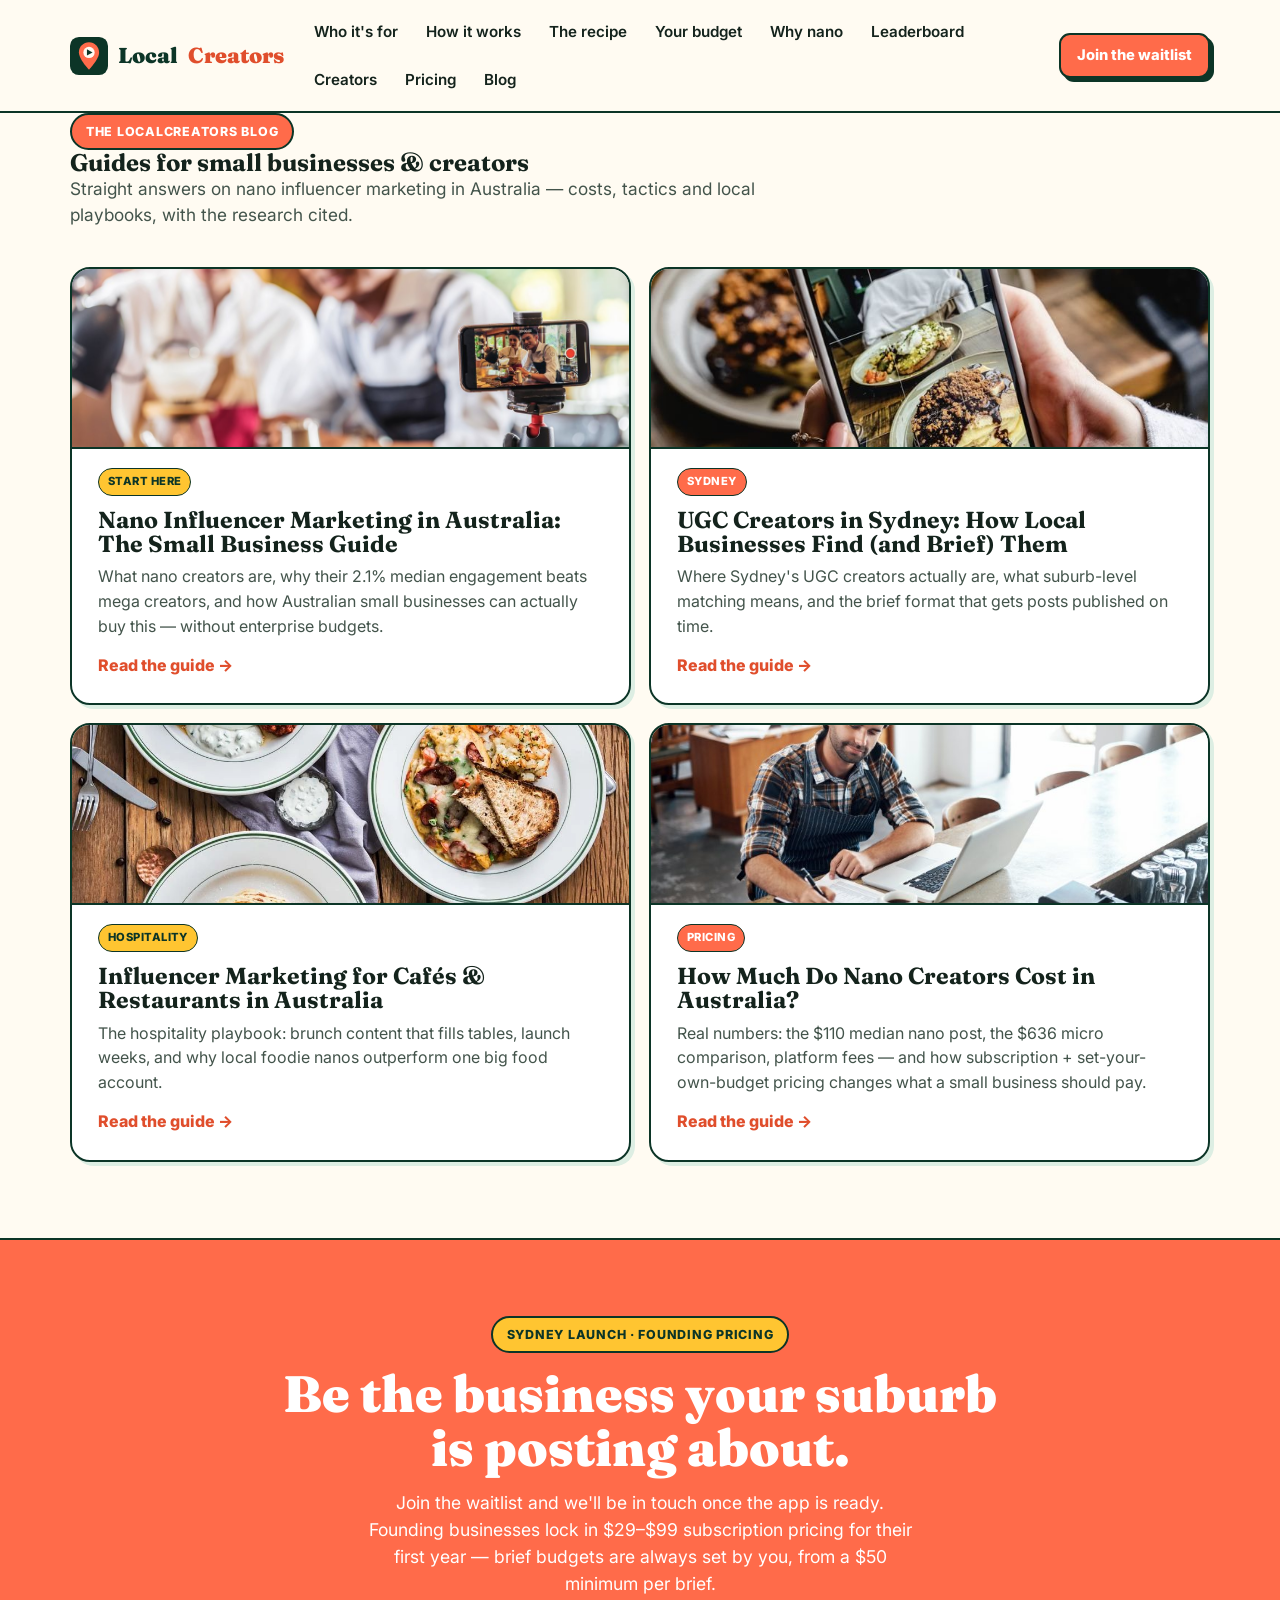
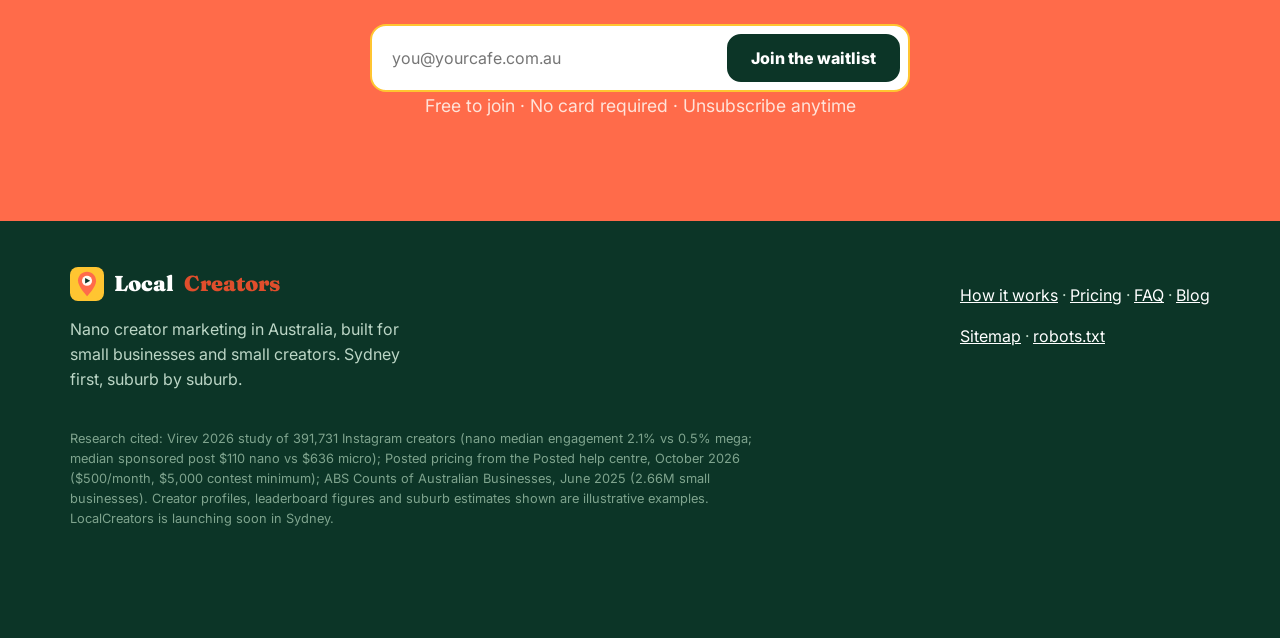
==== commit 9a37d639: "Publish new model: subscription plus business-set brief budgets" ====
--- a/blog/index.html
+++ b/blog/index.html
@@ -23,7 +23,7 @@
 <link rel="preconnect" href="https://fonts.gstatic.com" crossorigin>
 <link href="https://fonts.googleapis.com/css2?family=Fraunces:ital,opsz,wght@0,9..144,500;0,9..144,700;0,9..144,900;1,9..144,700&family=Inter:wght@400;500;600;700;800&display=swap" rel="stylesheet">
 <script type="application/ld+json">
-{"@context": "https://schema.org", "@type": "Blog", "name": "LocalCreators Blog", "url": "https://getlocalcreators.vercel.app/blog/", "description": "Straight answers on nano influencer marketing in Australia — costs, tactics and local playbooks, with the research cited.", "blogPost": [{"@type": "BlogPosting", "headline": "Nano Influencer Marketing in Australia: The Small Business Guide", "url": "https://getlocalcreators.vercel.app/blog/nano-influencer-marketing-australia.html"}, {"@type": "BlogPosting", "headline": "UGC Creators in Sydney: How Local Businesses Find (and Brief) Them", "url": "https://getlocalcreators.vercel.app/blog/ugc-creators-sydney.html"}, {"@type": "BlogPosting", "headline": "Influencer Marketing for Cafés & Restaurants in Australia: A Practical Playbook", "url": "https://getlocalcreators.vercel.app/blog/influencer-marketing-cafes-restaurants-australia.html"}, {"@type": "BlogPosting", "headline": "How Much Do Nano Creators Cost in Australia? Real Numbers, No Guesswork", "url": "https://getlocalcreators.vercel.app/blog/how-much-do-nano-creators-cost-australia.html"}]}
+{"@context": "https://schema.org", "@type": "Blog", "name": "LocalCreators Blog", "url": "https://getlocalcreators.vercel.app/blog/", "description": "Straight answers on nano influencer marketing in Australia \u2014 costs, tactics and local playbooks, with the research cited.", "blogPost": [{"@type": "BlogPosting", "headline": "Nano Influencer Marketing in Australia: The Small Business Guide", "url": "https://getlocalcreators.vercel.app/blog/nano-influencer-marketing-australia.html"}, {"@type": "BlogPosting", "headline": "UGC Creators in Sydney: How Local Businesses Find (and Brief) Them", "url": "https://getlocalcreators.vercel.app/blog/ugc-creators-sydney.html"}, {"@type": "BlogPosting", "headline": "Influencer Marketing for Caf\u00e9s & Restaurants in Australia: A Practical Playbook", "url": "https://getlocalcreators.vercel.app/blog/influencer-marketing-cafes-restaurants-australia.html"}, {"@type": "BlogPosting", "headline": "How Much Do Nano Creators Cost in Australia? Real Numbers, No Guesswork", "url": "https://getlocalcreators.vercel.app/blog/how-much-do-nano-creators-cost-australia.html"}]}
 </script>
 <style>
 :root{
@@ -106,7 +106,7 @@
 .app-post .ap-body{padding:9px 11px 10px}
 .phone .p-row{display:flex;align-items:center;gap:8px}
 .avatar{display:inline-block;vertical-align:middle;width:38px;height:38px;border-radius:50%;flex:none;background-color:var(--euca-soft);background-size:cover;background-position:center;border:2px solid #fff;box-shadow:0 2px 6px rgba(0,0,0,.2)}
-.av-1{background-image:url(assets/creator-mia.jpg)}.av-2{background-image:url(assets/creator-priya.jpg)}.av-3{background-image:url(assets/creator-jayden.jpg)}.av-4{background-image:url(assets/creator-aisha.jpg)}.av-5{background-image:url(assets/creator-tom.jpg)}.av-6{background-image:url(assets/creator-lena.jpg)}.av-7{background-image:url(assets/creator-sofia.jpg)}.av-8{background-image:url(assets/creator-ruby.jpg)}.av-9{background-image:url(assets/creator-noah.jpg)}
+.av-1{background-image:url(/assets/creator-mia.jpg)}.av-2{background-image:url(/assets/creator-priya.jpg)}.av-3{background-image:url(/assets/creator-jayden.jpg)}.av-4{background-image:url(/assets/creator-aisha.jpg)}.av-5{background-image:url(/assets/creator-tom.jpg)}.av-6{background-image:url(/assets/creator-lena.jpg)}.av-7{background-image:url(/assets/creator-sofia.jpg)}.av-8{background-image:url(/assets/creator-ruby.jpg)}.av-9{background-image:url(/assets/creator-noah.jpg)}
 .phone .p-name{font-weight:800;font-size:.82rem;line-height:1.2}
 .phone .p-sub{font-size:.68rem;color:var(--ink-2);line-height:1.35}
 .app-post .p-row>span:nth-child(2){font-size:.82rem;line-height:1.32;min-width:0}
@@ -391,6 +391,28 @@
   .reveal{opacity:1;transform:none}
   .marquee-track{animation:none;flex-wrap:wrap;width:auto}
 }
+
+/* recipe / combined features */
+.recipe-grid{display:grid;grid-template-columns:repeat(3,1fr);gap:18px}
+.recipe-card{background:#fff;border:2px solid var(--green-950);border-radius:var(--radius);padding:24px;box-shadow:5px 5px 0 var(--euca-soft)}
+.recipe-card .src{font-size:.72rem;font-weight:800;letter-spacing:.06em;text-transform:uppercase;color:var(--coral-dark)}
+.recipe-card h3{font-size:1.35rem;margin:10px 0 8px}
+.recipe-card p{color:var(--ink-2);margin:0;font-size:.97rem}
+.recipe-card.twist{background:var(--green-950);color:#fff;box-shadow:7px 7px 0 var(--sun)}
+.recipe-card.twist p{color:#D9EADF}
+.feature-grid{display:grid;grid-template-columns:repeat(3,1fr);gap:18px;margin-top:18px}
+.feature{background:var(--paper);border:2px solid var(--line);border-radius:16px;padding:20px}
+.feature h3{font-size:1.12rem;margin:0 0 6px;font-family:var(--font-b);font-weight:800}
+.feature p{color:var(--ink-2);margin:0;font-size:.94rem}
+.budget-box{background:var(--green-950);color:#fff;border:2px solid var(--green-950);border-radius:24px;padding:28px;box-shadow:8px 8px 0 var(--sun)}
+.budget-box input[type=range]{width:100%;accent-color:var(--coral);min-height:44px}
+.budget-grid{display:grid;grid-template-columns:1.1fr .9fr;gap:24px;align-items:center}
+.budget-stats{display:grid;grid-template-columns:1fr 1fr;gap:12px}
+.budget-stats div{background:rgba(255,255,255,.08);border:1px solid rgba(255,255,255,.18);border-radius:14px;padding:14px}
+.budget-stats b{font-family:var(--font-d);font-size:1.55rem;display:block;color:var(--sun)}
+.budget-stats span{font-size:.8rem;color:#BCD6C6}
+.rate-line{font-weight:800;color:var(--green-700);font-size:.92rem;margin-top:8px}
+@media(max-width:960px){.recipe-grid,.feature-grid,.budget-grid{grid-template-columns:1fr}}
 </style>
 </head>
 <body>
@@ -401,7 +423,7 @@
       Local<em>Creators</em>
     </a>
     <nav class="nav-links" aria-label="Main">
-      <a href="/#who">Who it's for</a><a href="/#how">How it works</a><a href="/#why">Why nano</a>
+      <a href="/#who">Who it's for</a><a href="/#how">How it works</a><a href="/#recipe">The recipe</a><a href="/#budget">Your budget</a><a href="/#why">Why nano</a>
       <a href="/#leaderboard">Leaderboard</a><a href="/#creators">Creators</a><a href="/#pricing">Pricing</a><a href="/blog/">Blog</a>
     </nav>
     <a class="btn small" href="/#join" style="margin-left:auto">Join the waitlist</a>
@@ -420,7 +442,7 @@
       <a class="post-card reveal" href="/blog/nano-influencer-marketing-australia.html" data-post="nano"><img class="post-thumb" src="/assets/blog-nano.jpg" alt="Café team filming a video of themselves on a phone tripod"><span class="badge">Start here</span><h3>Nano Influencer Marketing in Australia: The Small Business Guide</h3><p>What nano creators are, why their 2.1% median engagement beats mega creators, and how Australian small businesses can actually buy this — without enterprise budgets.</p><span class="read">Read the guide →</span></a>
       <a class="post-card reveal" href="/blog/ugc-creators-sydney.html" data-post="ugc"><img class="post-thumb" src="/assets/blog-ugc.jpg" alt="Creator filming café food with a smartphone"><span class="badge coral">Sydney</span><h3>UGC Creators in Sydney: How Local Businesses Find (and Brief) Them</h3><p>Where Sydney's UGC creators actually are, what suburb-level matching means, and the brief format that gets posts published on time.</p><span class="read">Read the guide →</span></a>
       <a class="post-card reveal" href="/blog/influencer-marketing-cafes-restaurants-australia.html" data-post="cafes"><img class="post-thumb" src="/assets/blog-cafes.jpg" alt="Overhead brunch spread on a rustic café table"><span class="badge">Hospitality</span><h3>Influencer Marketing for Cafés &amp; Restaurants in Australia</h3><p>The hospitality playbook: brunch content that fills tables, launch weeks, and why local foodie nanos outperform one big food account.</p><span class="read">Read the guide →</span></a>
-      <a class="post-card reveal" href="/blog/how-much-do-nano-creators-cost-australia.html" data-post="cost"><img class="post-thumb" src="/assets/blog-cost.jpg" alt="Café owner reviewing paperwork and costs on a laptop at the counter"><span class="badge coral">Pricing</span><h3>How Much Do Nano Creators Cost in Australia?</h3><p>Real numbers: the $110 median nano post, the $636 micro comparison, platform fees — and what a fair monthly bundle should cost a small business.</p><span class="read">Read the guide →</span></a>
+      <a class="post-card reveal" href="/blog/how-much-do-nano-creators-cost-australia.html" data-post="cost"><img class="post-thumb" src="/assets/blog-cost.jpg" alt="Café owner reviewing paperwork and costs on a laptop at the counter"><span class="badge coral">Pricing</span><h3>How Much Do Nano Creators Cost in Australia?</h3><p>Real numbers: the $110 median nano post, the $636 micro comparison, platform fees — and how subscription + set-your-own-budget pricing changes what a small business should pay.</p><span class="read">Read the guide →</span></a>
     </div>
   </div>
 </section>
@@ -430,7 +452,7 @@
   <div class="wrap">
     <span class="tag">Sydney launch · Founding pricing</span>
     <h2>Be the business your suburb is posting about.</h2>
-    <p>Join the waitlist and we'll be in touch once the app is ready. Founding businesses lock in $79–$99 pricing for their first year.</p>
+    <p>Join the waitlist and we'll be in touch once the app is ready. Founding businesses lock in $29–$99 subscription pricing for their first year — brief budgets are always set by you, from a $50 minimum per brief.</p>
     <form class="waitlist" data-waitlist novalidate>
       <label style="position:absolute;left:-9999px" for="wl-email-2">Email address</label>
       <input type="email" id="wl-email-2" name="EMAIL" placeholder="you@yourcafe.com.au" autocomplete="email" required>
@@ -449,7 +471,7 @@
           <svg width="34" height="34" viewBox="0 0 64 64" aria-hidden="true"><rect width="64" height="64" rx="15" fill="#FFC531"/><path d="M32 9c-9.4 0-17 7.4-17 16.6C15 37.5 32 55 32 55s17-17.5 17-28.4C49 16.4 41.4 9 32 9z" fill="#FF6B4A"/><circle cx="32" cy="26" r="9.5" fill="#FFFBF2"/><path d="M28.5 20.8v10.4L38 26z" fill="#0C3527"/></svg>
           Local<em>Creators</em>
         </a>
-        <p style="max-width:340px">Nano influencer marketing in Australia, built for small business. Sydney first, suburb by suburb.</p>
+        <p style="max-width:340px">Nano creator marketing in Australia, built for small businesses and small creators. Sydney first, suburb by suburb.</p>
       </div>
       <nav aria-label="Footer">
         <p><a href="/#how" data-nav="home">How it works</a> · <a href="/#pricing" data-nav="home">Pricing</a> · <a href="/#faq" data-nav="home">FAQ</a> · <a href="/blog/" data-nav="home-blog">Blog</a></p>
@@ -459,15 +481,14 @@
     <small>Research cited: Virev 2026 study of 391,731 Instagram creators (nano median engagement 2.1% vs 0.5% mega; median sponsored post $110 nano vs $636 micro); Posted pricing from the Posted help centre, October 2026 ($500/month, $5,000 contest minimum); ABS Counts of Australian Businesses, June 2025 (2.66M small businesses). Creator profiles, leaderboard figures and suburb estimates shown are illustrative examples. LocalCreators is launching soon in Sydney.</small>
   </div>
 </footer>
-<!-- STICKY MOBILE CTA -->
-<div class="sticky-cta"><b>10 local creators<br>from $79/mo</b><a class="btn small" href="/#join" data-nav="home-join">Join the waitlist</a></div>
-<!-- TOAST -->
+<div class="sticky-cta"><b>Local creators<br>from $29/mo · you set the budget</b><a class="btn small" href="/#join" data-nav="home-join">Join the waitlist</a></div>
 <div class="toast" id="toast" role="status" aria-live="polite"><span id="toast-msg"></span><button type="button" id="toast-close" aria-label="Dismiss">×</button></div>
 <script>
 (function(){
 "use strict";
 var $=function(s,c){return (c||document).querySelector(s)};
 var $$=function(s,c){return Array.prototype.slice.call((c||document).querySelectorAll(s))};
+
 /* ---------- Toast ---------- */
 var toast=$('#toast'),toastMsg=$('#toast-msg'),toastTimer=null;
 function showToast(msg,isError){
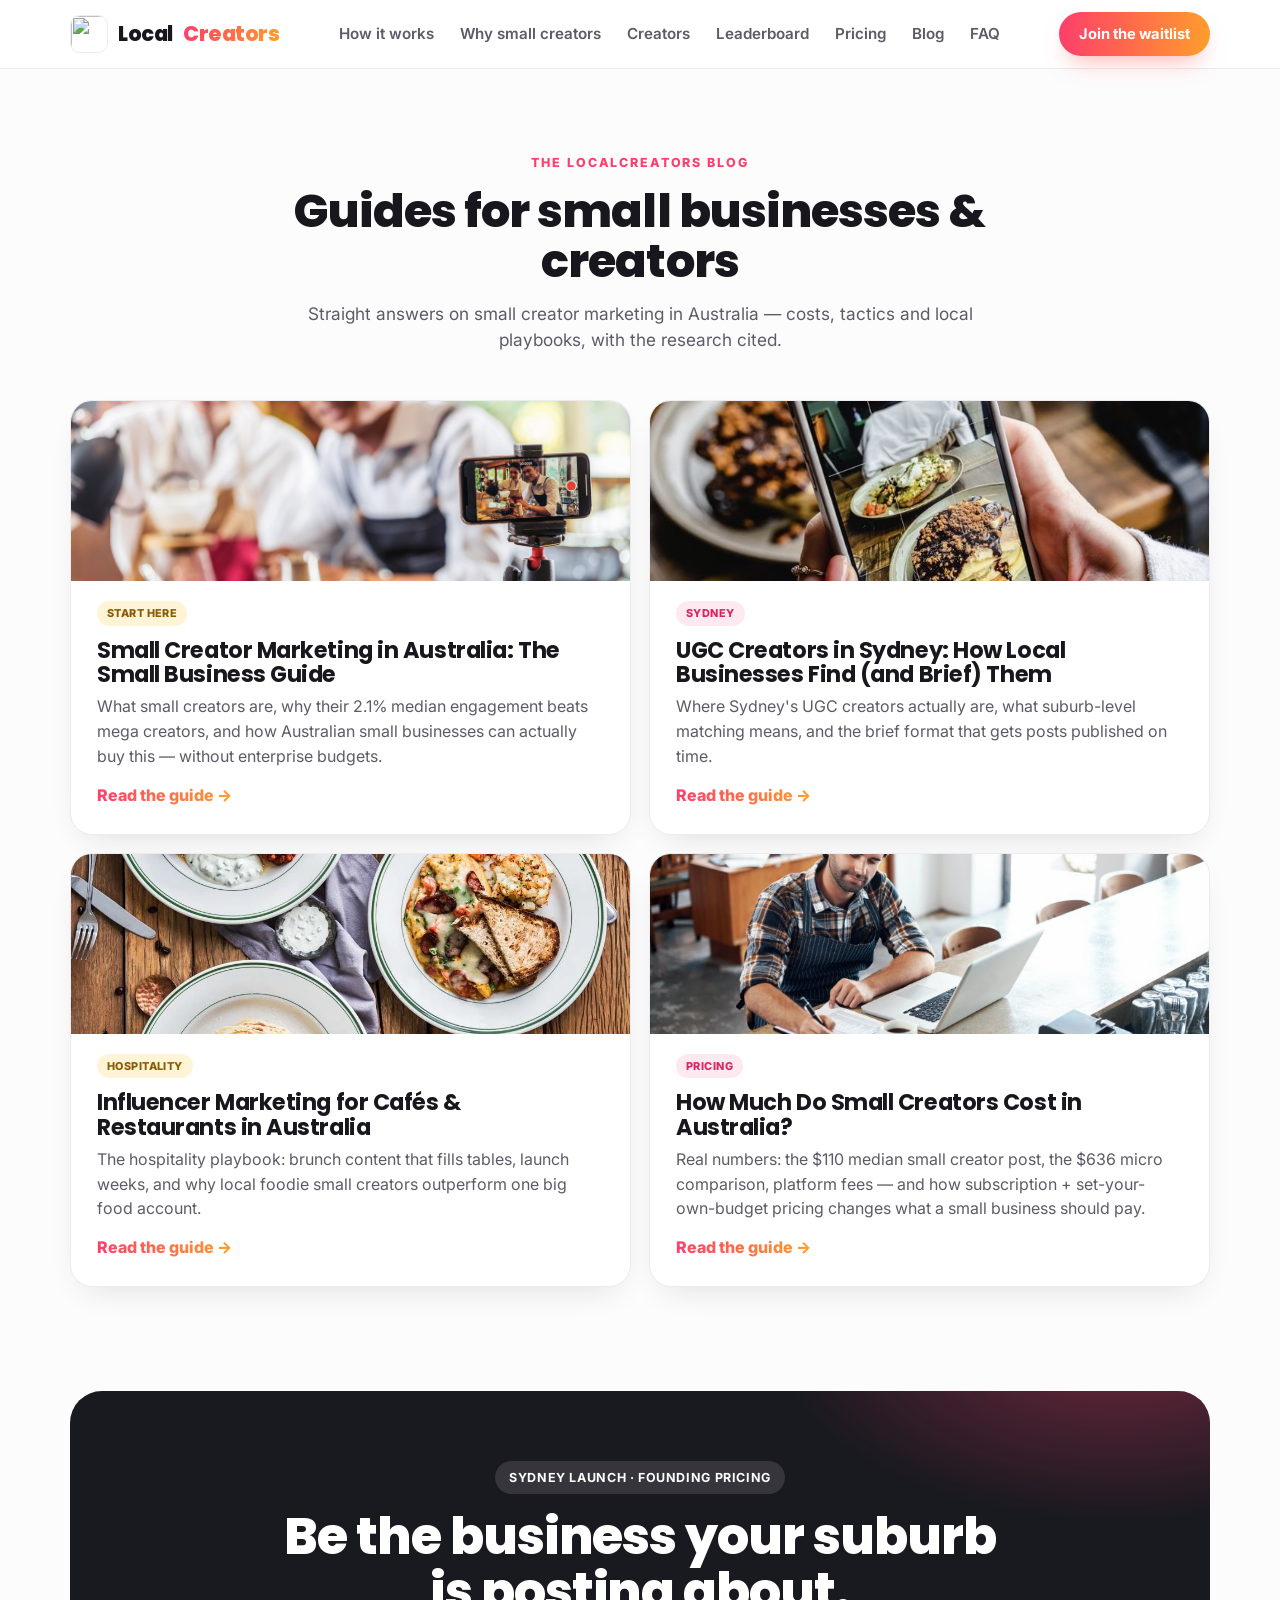
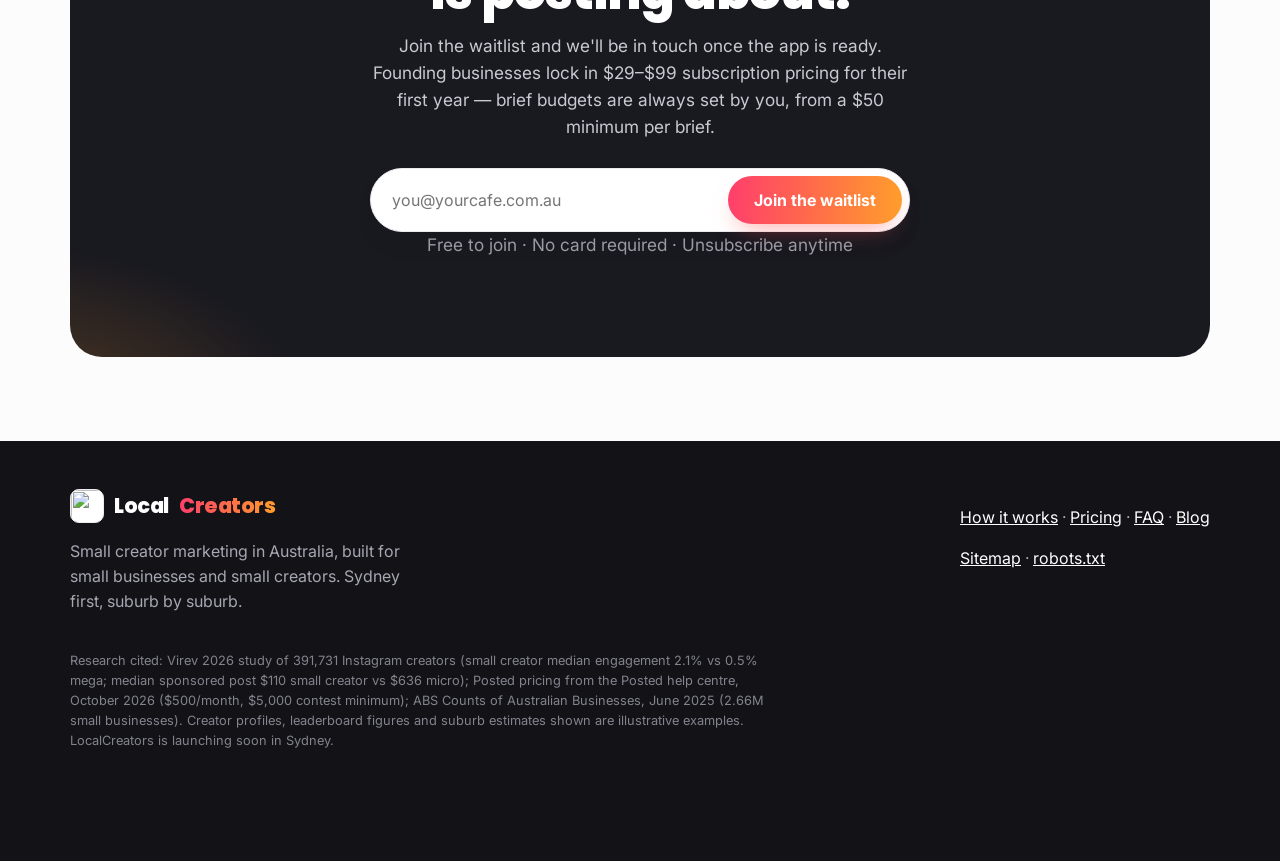
==== commit b6e1a517: "Publish Posted-style redesign: light UI, play-button logo, small creators" ====
--- a/blog/index.html
+++ b/blog/index.html
@@ -4,386 +4,454 @@
 <meta charset="utf-8">
 <meta name="viewport" content="width=device-width, initial-scale=1, viewport-fit=cover">
 <meta name="color-scheme" content="light">
-<meta name="theme-color" content="#0C3527">
-<title>The LocalCreators Blog — Nano Influencer Marketing</title>
-<meta name="description" content="Straight answers on nano influencer marketing in Australia — costs, tactics and local playbooks, with the research cited.">
+<meta name="theme-color" content="#FFF6F1">
+<title>The LocalCreators Blog — Guides for Small Businesses & Creators | LocalCreators</title>
+<meta name="description" content="Straight answers on small creator marketing in Australia — costs, tactics and local playbooks, with the research cited.">
 <link rel="canonical" href="https://getlocalcreators.vercel.app/blog/">
 <meta property="og:type" content="website">
 <meta property="og:site_name" content="LocalCreators">
-<meta property="og:title" content="The LocalCreators Blog — Nano Influencer Marketing">
-<meta property="og:description" content="Straight answers on nano influencer marketing in Australia — costs, tactics and local playbooks, with the research cited.">
+<meta property="og:title" content="The LocalCreators Blog — Guides for Small Businesses & Creators | LocalCreators">
+<meta property="og:description" content="Straight answers on small creator marketing in Australia — costs, tactics and local playbooks, with the research cited.">
 <meta property="og:url" content="https://getlocalcreators.vercel.app/blog/">
 <meta property="og:image" content="https://getlocalcreators.vercel.app/assets/og-image.webp">
 <meta name="twitter:card" content="summary_large_image">
-<meta name="twitter:title" content="The LocalCreators Blog — Nano Influencer Marketing">
-<meta name="twitter:description" content="Straight answers on nano influencer marketing in Australia — costs, tactics and local playbooks, with the research cited.">
+<meta name="twitter:title" content="The LocalCreators Blog — Guides for Small Businesses & Creators | LocalCreators">
+<meta name="twitter:description" content="Straight answers on small creator marketing in Australia — costs, tactics and local playbooks, with the research cited.">
 <meta name="twitter:image" content="https://getlocalcreators.vercel.app/assets/og-image.webp">
-<link rel="icon" href="data:image/svg+xml,%3Csvg xmlns='http://www.w3.org/2000/svg' viewBox='0 0 64 64'%3E%3Crect width='64' height='64' rx='15' fill='%230C3527'/%3E%3Cpath d='M32 9c-9.4 0-17 7.4-17 16.6C15 37.5 32 55 32 55s17-17.5 17-28.4C49 16.4 41.4 9 32 9z' fill='%23FF6B4A'/%3E%3Ccircle cx='32' cy='26' r='9.5' fill='%23FFFBF2'/%3E%3Cpath d='M28.5 20.8v10.4L38 26z' fill='%230C3527'/%3E%3C/svg%3E">
+<link rel="icon" type="image/png" href="/assets/favicon.png">
+<link rel="apple-touch-icon" href="/assets/logo-play.webp">
 <link rel="preconnect" href="https://fonts.googleapis.com">
 <link rel="preconnect" href="https://fonts.gstatic.com" crossorigin>
-<link href="https://fonts.googleapis.com/css2?family=Fraunces:ital,opsz,wght@0,9..144,500;0,9..144,700;0,9..144,900;1,9..144,700&family=Inter:wght@400;500;600;700;800&display=swap" rel="stylesheet">
+<link href="https://fonts.googleapis.com/css2?family=Poppins:wght@600;700;800&family=Inter:wght@400;500;600;700;800&display=swap" rel="stylesheet">
 <script type="application/ld+json">
-{"@context": "https://schema.org", "@type": "Blog", "name": "LocalCreators Blog", "url": "https://getlocalcreators.vercel.app/blog/", "description": "Straight answers on nano influencer marketing in Australia \u2014 costs, tactics and local playbooks, with the research cited.", "blogPost": [{"@type": "BlogPosting", "headline": "Nano Influencer Marketing in Australia: The Small Business Guide", "url": "https://getlocalcreators.vercel.app/blog/nano-influencer-marketing-australia.html"}, {"@type": "BlogPosting", "headline": "UGC Creators in Sydney: How Local Businesses Find (and Brief) Them", "url": "https://getlocalcreators.vercel.app/blog/ugc-creators-sydney.html"}, {"@type": "BlogPosting", "headline": "Influencer Marketing for Caf\u00e9s & Restaurants in Australia: A Practical Playbook", "url": "https://getlocalcreators.vercel.app/blog/influencer-marketing-cafes-restaurants-australia.html"}, {"@type": "BlogPosting", "headline": "How Much Do Nano Creators Cost in Australia? Real Numbers, No Guesswork", "url": "https://getlocalcreators.vercel.app/blog/how-much-do-nano-creators-cost-australia.html"}]}
+{"@context":"https://schema.org","@type":"Blog","url":"https://getlocalcreators.vercel.app/blog/","name":"The LocalCreators Blog","description":"Straight answers on small creator marketing in Australia — costs, tactics and local playbooks, with the research cited."}
 </script>
 <style>
 :root{
-  --green-950:#0C3527; --green-900:#103F2F; --green-700:#1C5C43; --euca:#2E7D5B; --euca-soft:#DDEEE3;
-  --coral:#FF6B4A; --coral-dark:#E04E2C; --coral-soft:#FFE3D9;
-  --sun:#FFC531; --sun-soft:#FFF0C2;
-  --paper:#FFFBF2; --card:#FFFFFF; --ink:#14231C; --ink-2:#43544B; --line:#E4DCCB;
-  --radius:20px; --shadow:0 18px 40px -18px rgba(12,53,39,.35);
-  --font-d:"Fraunces",Georgia,serif; --font-b:"Inter",system-ui,sans-serif;
+  --pink:#FF3E6C; --pink-dark:#D92662; --coral:#FF6B4A; --coral-dark:#E04E2C; --orange:#FF8A3D; --amber:#FFB020;
+  --grad:linear-gradient(93deg,#FF3E6C 0%,#FF6B4A 48%,#FF9E2C 100%);
+  --ink:#17171D; --ink-2:#5C5C68; --line:#EBEBF0; --bg:#FCFCFD; --card:#FFFFFF; --dark:#191920;
+  --tint-pink:#FFE9F0; --tint-rose:#FFEAE3; --tint-peach:#FFF0E0; --tint-amber:#FFF4D6; --track:#F1F1F4;
+  --radius:22px; --shadow:0 14px 34px -16px rgba(23,23,29,.16); --shadow-lg:0 30px 60px -30px rgba(23,23,29,.28);
+  --font-d:"Poppins",system-ui,sans-serif; --font-b:"Inter",system-ui,sans-serif;
 }
 *{box-sizing:border-box}
 html{scroll-behavior:smooth;overflow-x:clip}
-body{margin:0;font-family:var(--font-b);color:var(--ink);background:var(--paper);line-height:1.55;-webkit-font-smoothing:antialiased;overflow-x:clip}
+body{margin:0;font-family:var(--font-b);color:var(--ink);background:var(--bg);line-height:1.55;-webkit-font-smoothing:antialiased;overflow-x:clip}
 img{max-width:100%;display:block}
-a{color:var(--green-700)}
+a{color:var(--pink-dark)}
 button,[role="button"],select,summary,input:not([type="checkbox"]){min-height:44px}
-h1,h2,h3{font-family:var(--font-d);line-height:1.05;margin:0}
+h1,h2,h3{font-family:var(--font-d);line-height:1.08;margin:0;letter-spacing:-.02em}
 .wrap{max-width:1180px;margin:0 auto;padding:0 20px;padding-left:max(20px,env(safe-area-inset-left));padding-right:max(20px,env(safe-area-inset-right))}
-.tag{display:inline-flex;align-items:center;gap:8px;background:var(--sun);color:var(--green-950);font-weight:800;font-size:.78rem;letter-spacing:.06em;text-transform:uppercase;padding:7px 14px;border-radius:999px;border:2px solid var(--green-950)}
-.tag.coral{background:var(--coral);color:#fff}
-.tag.ghost{background:#fff;border-color:var(--line);color:var(--ink-2);text-transform:none;letter-spacing:0;font-weight:600}
+.grad-text{background:var(--grad);-webkit-background-clip:text;background-clip:text;color:transparent}
+.tag{display:inline-flex;align-items:center;gap:8px;background:var(--tint-pink);color:var(--pink-dark);font-weight:700;font-size:.78rem;letter-spacing:.05em;text-transform:uppercase;padding:7px 14px;border-radius:999px}
+.tag.coral{background:var(--tint-rose);color:var(--coral-dark)}
+.tag.ghost{background:#fff;color:var(--ink-2);text-transform:none;letter-spacing:0;font-weight:600;border:1px solid var(--line)}
 /* ---------- NAV ---------- */
-header.nav{position:sticky;top:0;z-index:60;background:rgba(255,251,242,.92);backdrop-filter:blur(10px);border-bottom:2px solid var(--green-950)}
-.nav-in{display:flex;align-items:center;gap:18px;padding-top:10px;padding-bottom:10px}
-.logo{display:flex;align-items:center;gap:10px;text-decoration:none;color:var(--green-950);font-family:var(--font-d);font-weight:900;font-size:1.35rem}
-.logo svg{flex:none}
-.logo em{font-style:normal;color:var(--coral-dark)}
-.nav-links{display:flex;gap:4px;margin-left:auto;flex-wrap:wrap}
-.nav-links a{color:var(--ink);text-decoration:none;font-weight:600;font-size:.95rem;padding:10px 12px;border-radius:10px}
-.nav-links a:hover{background:var(--euca-soft)}
-.btn{display:inline-flex;align-items:center;justify-content:center;gap:8px;min-height:48px;background:var(--coral);color:#fff;border:2px solid var(--green-950);border-radius:14px;padding:12px 22px;font-weight:800;font-size:1rem;cursor:pointer;text-decoration:none;box-shadow:4px 4px 0 var(--green-950);transition:transform .15s,box-shadow .15s;font-family:var(--font-b)}
-.btn:hover{transform:translate(-2px,-2px);box-shadow:6px 6px 0 var(--green-950)}
-.btn:active{transform:translate(2px,2px);box-shadow:1px 1px 0 var(--green-950)}
-.btn.green{background:var(--green-950);color:#fff;box-shadow:4px 4px 0 var(--coral)}
-.btn.green:hover{box-shadow:6px 6px 0 var(--coral)}
-.btn.sun{background:var(--sun);color:var(--green-950)}
-.btn.small{padding:9px 16px;font-size:.92rem;border-radius:11px;min-height:44px}
+header.nav{position:sticky;top:0;z-index:60;background:rgba(255,255,255,.9);backdrop-filter:blur(12px);border-bottom:1px solid var(--line)}
+.nav-in{display:flex;align-items:center;gap:18px;padding-top:12px;padding-bottom:12px}
+.logo{display:flex;align-items:center;gap:10px;text-decoration:none;color:var(--ink);font-family:var(--font-d);font-weight:800;font-size:1.3rem;letter-spacing:-.02em}
+.brand-icon{flex:none;background:#fff;border:1px solid var(--line);border-radius:26%;object-fit:cover}
+.app-head .brand-icon{border-width:1px}
+.logo em{font-style:normal;background:var(--grad);-webkit-background-clip:text;background-clip:text;color:transparent}
+.nav-links{display:flex;gap:2px;margin-left:auto;flex-wrap:wrap}
+.nav-links a{color:var(--ink-2);text-decoration:none;font-weight:600;font-size:.95rem;padding:10px 12px;border-radius:10px}
+.nav-links a:hover{color:var(--ink);background:#F5F5F7}
+.btn{display:inline-flex;align-items:center;justify-content:center;gap:8px;min-height:48px;background:var(--grad);color:#fff;border:0;border-radius:999px;padding:13px 26px;font-weight:700;font-size:1rem;cursor:pointer;text-decoration:none;box-shadow:0 12px 24px -10px rgba(255,90,90,.55);transition:transform .15s,box-shadow .15s;font-family:var(--font-b)}
+.btn:hover{transform:translateY(-2px);box-shadow:0 16px 30px -10px rgba(255,90,90,.6)}
+.btn:active{transform:translateY(0)}
+.btn.ghost{background:#fff;color:var(--ink);border:1.5px solid var(--line);box-shadow:var(--shadow)}
+.btn.dark,.btn.green{background:var(--dark);color:#fff;box-shadow:0 12px 24px -12px rgba(23,23,29,.5)}
+.btn.sun{background:var(--grad);color:#fff}
+.btn.small{padding:10px 20px;font-size:.92rem;min-height:44px}
 /* ---------- HERO ---------- */
-.hero{background:var(--green-950);color:#fff;position:relative;overflow:hidden}
-.hero::before{content:"";position:absolute;inset:0;background:radial-gradient(600px 300px at 85% -5%,rgba(255,197,49,.28),transparent 60%),radial-gradient(700px 380px at -10% 110%,rgba(255,107,74,.25),transparent 60%)}
-.hero-in{position:relative;display:grid;grid-template-columns:1.05fr .95fr;gap:44px;padding-top:64px;padding-bottom:84px;align-items:center}
-.hero h1{font-size:clamp(2.5rem,5.4vw,4.3rem);font-weight:900;letter-spacing:-.01em}
-.hero h1 .hl-c{color:var(--coral)} .hero h1 .hl-s{color:var(--sun);font-style:italic}
-.hero p.lede{font-size:1.18rem;color:#D9EADF;max-width:34rem;margin:20px 0 26px}
-.hero-points{display:flex;flex-wrap:wrap;gap:8px;margin:0 0 26px;padding:0;list-style:none}
-.hero-points li{background:rgba(255,255,255,.09);border:1px solid rgba(255,255,255,.22);padding:7px 13px;border-radius:999px;font-size:.88rem;font-weight:600}
-.waitlist{display:flex;gap:10px;flex-wrap:wrap;background:#fff;padding:8px;border-radius:16px;border:2px solid var(--sun);max-width:540px}
-.waitlist input[type=email]{flex:1 1 220px;border:0;font-size:1rem;padding:10px 12px;font-family:var(--font-b);color:var(--ink);background:transparent;outline:none}
-.waitlist .btn{box-shadow:none;border-color:var(--green-950)}
-.form-note{font-size:.85rem;color:#BCD6C6;margin-top:10px}
-.hero-stats{display:flex;gap:34px;margin-top:34px;flex-wrap:wrap}
-.hstat b{font-family:var(--font-d);font-size:2rem;display:block;color:var(--sun)}
-.hstat>span{font-size:.85rem;color:#BCD6C6}
-/* phone + floating cards */
-.hero-visual{position:relative;display:flex;justify-content:center;padding:10px 0 8px}
-.phone{position:relative;width:264px;aspect-ratio:390/844;flex:none;transform:rotate(2deg);background:linear-gradient(150deg,#454b53,#0b0d10 32%,#33373d 72%,#101216);border:1px solid #5b6169;border-radius:48px;padding:11px;box-shadow:0 44px 74px -26px rgba(0,0,0,.65),0 18px 28px -18px rgba(0,0,0,.5),inset 0 0 0 2px rgba(255,255,255,.07);z-index:2}
-.pbtn{position:absolute;width:3.5px;border-radius:3px;background:linear-gradient(90deg,#3a3f46,#14161a)}
-.pbtn.v1{left:-3px;top:118px;height:34px}.pbtn.v2{left:-3px;top:160px;height:58px}.pbtn.v3{left:-3px;top:226px;height:58px}.pbtn.pw{right:-3px;top:172px;height:88px}
-.phone .scr{position:relative;height:100%;display:flex;flex-direction:column;border-radius:36px;overflow:hidden;background:#F8F5ED;color:var(--ink);box-shadow:inset 0 0 0 2px rgba(0,0,0,.55)}
-.island{position:absolute;top:9px;left:50%;transform:translateX(-50%);width:68px;height:21px;background:#050607;border-radius:11px;z-index:6}
-.island::after{content:"";position:absolute;right:10px;top:50%;transform:translateY(-50%);width:6px;height:6px;border-radius:50%;background:#1d2733;box-shadow:inset 0 0 2px #3d5a78}
-.statusbar{position:relative;z-index:5;display:flex;align-items:center;justify-content:space-between;min-height:34px;padding:10px 21px 3px;font-size:.72rem;font-weight:700;letter-spacing:.02em;line-height:1.2}
-.sb-ic{display:inline-flex;align-items:center;gap:5px}
-.app{padding:2px 12px 0;flex:1;display:flex;flex-direction:column;min-height:0}
-.app>*{flex:none}
-.app-head{display:flex;align-items:center;gap:7px;padding:5px 2px 6px}
-.app-head .app-name{font-weight:800;font-size:.86rem;letter-spacing:-.01em;line-height:1.2}
-.app-head .app-name em{font-style:normal;color:var(--coral-dark)}
-.app-bell{margin-left:auto;width:27px;height:27px;border-radius:50%;background:#fff;border:1px solid var(--line);display:grid;place-items:center;color:var(--green-900)}
-.app-bundle{background:var(--green-950);color:#fff;border-radius:18px;padding:9px 13px 9px}
-.app-bundle .ab-top{display:flex;justify-content:space-between;align-items:center;font-size:.66rem;font-weight:700;letter-spacing:.05em;text-transform:uppercase;color:#BCD6C6}
-.app-bundle .ab-top .badge{border:0;font-size:.62rem;padding:3px 8px}
-.app-bundle .ab-big{font-family:var(--font-d);font-weight:900;font-size:1.16rem;margin:4px 0 7px;line-height:1.08}
-.app-bundle .ab-bar{height:8px;background:rgba(255,255,255,.16);border-radius:99px;overflow:hidden}
-.app-bundle .ab-bar i{display:block;height:100%;width:80%;background:linear-gradient(90deg,var(--sun),var(--coral));border-radius:99px}
-.app-bundle .ab-sub{font-size:.7rem;color:#BCD6C6;margin-top:6px;line-height:1.35}
-.app-post{position:relative;background:#fff;border:1px solid var(--line);border-radius:18px;overflow:hidden;margin-top:8px}
-.app-post img{height:74px;width:100%;object-fit:cover}
-.app-post .pill-live{position:absolute;top:8px;right:8px;margin:0;z-index:2;box-shadow:0 2px 8px rgba(0,0,0,.3)}
-.app-post .ap-body{padding:9px 11px 10px}
-.phone .p-row{display:flex;align-items:center;gap:8px}
-.avatar{display:inline-block;vertical-align:middle;width:38px;height:38px;border-radius:50%;flex:none;background-color:var(--euca-soft);background-size:cover;background-position:center;border:2px solid #fff;box-shadow:0 2px 6px rgba(0,0,0,.2)}
-.av-1{background-image:url(/assets/creator-mia.jpg)}.av-2{background-image:url(/assets/creator-priya.jpg)}.av-3{background-image:url(/assets/creator-jayden.jpg)}.av-4{background-image:url(/assets/creator-aisha.jpg)}.av-5{background-image:url(/assets/creator-tom.jpg)}.av-6{background-image:url(/assets/creator-lena.jpg)}.av-7{background-image:url(/assets/creator-sofia.jpg)}.av-8{background-image:url(/assets/creator-ruby.jpg)}.av-9{background-image:url(/assets/creator-noah.jpg)}
-.phone .p-name{font-weight:800;font-size:.82rem;line-height:1.2}
-.phone .p-sub{font-size:.68rem;color:var(--ink-2);line-height:1.35}
-.app-post .p-row>span:nth-child(2){font-size:.82rem;line-height:1.32;min-width:0}
-.pill-live{margin-left:auto;background:var(--coral);color:#fff;font-size:.64rem;font-weight:800;padding:4px 8px;border-radius:999px;letter-spacing:.05em}
-.ap-metrics{display:flex;gap:7px;margin-top:8px}
-.ap-metrics div{flex:1;background:var(--paper);border:1px solid var(--line);border-radius:10px;padding:5px 4px;text-align:center;font-size:.62rem;line-height:1.3}
-.ap-metrics b{display:block;font-size:.84rem;line-height:1.25}.ap-metrics span{font-size:.6rem;color:var(--ink-2);text-transform:uppercase;letter-spacing:.04em}
-.app-next{display:flex;align-items:center;gap:9px;background:#fff;border:1px solid var(--line);border-radius:14px;padding:7px 9px;margin-top:8px}
-.app-next .avatar{width:30px;height:30px}
-.app-next>span:nth-child(2){font-size:.78rem;line-height:1.3;min-width:0}
-.app-next .nx-sub{line-height:1.32}
-.app-next b{font-size:.76rem;display:block;line-height:1.25}
-.app-next .nx-sub{font-size:.68rem;color:var(--ink-2)}
-.app-next .go{margin-left:auto;background:var(--euca-soft);color:var(--green-900);font-weight:800;font-size:.64rem;padding:5px 8px;border-radius:999px;flex:none}
-.app-tabs{display:flex;justify-content:space-around;padding:8px 6px 9px;margin-top:auto;border-top:1px solid var(--line);background:#fff}
-.app-tabs span{color:#9DB4A6;display:grid;place-items:center}
-.app-tabs span.on{color:var(--green-950)}
-.app-tabs span.on::after{content:"";width:5px;height:5px;border-radius:50%;background:var(--coral);margin-top:3px}
-.fcard{position:absolute;background:#fff;color:var(--ink);border:2px solid var(--green-950);border-radius:14px;box-shadow:5px 5px 0 rgba(0,0,0,.32);padding:10px 12px;z-index:3;width:272px;display:flex;align-items:center;gap:9px}
-.fcard .avatar{width:32px;height:32px}
-.fcard .fc-main{flex:1 1 auto;min-width:0;display:flex;flex-direction:column;gap:1px}
-.fcard b{font-size:.84rem;line-height:1.25;white-space:nowrap}
-.fcard .p-sub{font-size:.68rem;color:var(--ink-2);line-height:1.3;white-space:nowrap}
-.fcard .fc-stat{flex:none;text-align:center}
-.fcard .fc-stat b{display:block;font-family:var(--font-d);font-weight:900;font-size:1.02rem;color:var(--green-700);line-height:1.1;white-space:nowrap}
-.fcard .fc-stat span{display:block;font-size:.56rem;font-weight:800;text-transform:uppercase;letter-spacing:.06em;color:var(--ink-2);margin-top:1px;white-space:nowrap}
-.fc-1{top:30px;left:0;animation:floaty 6s ease-in-out infinite}
-.fc-2{bottom:118px;right:0;animation:floaty 7s ease-in-out infinite reverse}
-.fc-3{bottom:4px;left:10px;animation:floaty 8s ease-in-out infinite}
-.fcard .views{font-family:var(--font-d);font-weight:900;font-size:1.28rem;color:var(--green-700);line-height:1;flex:none;white-space:nowrap}
-.fcard .badge{font-size:.6rem;padding:3px 6px;flex:none;white-space:nowrap}
-@keyframes floaty{0%,100%{transform:translateY(0) rotate(-1deg)}50%{transform:translateY(-12px) rotate(1deg)}}
+.hero{position:relative;overflow:hidden;background:radial-gradient(900px 480px at 88% -10%,rgba(255,158,44,.16),transparent 60%),radial-gradient(820px 520px at -12% -6%,rgba(255,62,108,.15),transparent 55%),linear-gradient(#FFF8F3,#FFFFFF 78%)}
+.hero-in{position:relative;display:grid;grid-template-columns:1.02fr .98fr;gap:48px;padding-top:64px;padding-bottom:64px;align-items:center}
+.pill-new{display:inline-flex;align-items:center;gap:9px;background:#fff;border:1px solid var(--line);box-shadow:var(--shadow);border-radius:999px;padding:5px 16px 5px 5px;font-weight:600;font-size:.88rem;color:var(--ink)}
+.pill-new .new-chip{background:var(--grad);color:#fff;font-weight:800;font-size:.72rem;letter-spacing:.04em;padding:4px 11px;border-radius:999px;text-transform:uppercase}
+.hero h1{font-size:clamp(2.55rem,5.2vw,4.15rem);font-weight:800;margin:22px 0 0}
+.hero p.lede{font-size:1.16rem;color:var(--ink-2);max-width:33rem;margin:20px 0 26px}
+.waitlist{display:flex;gap:8px;background:#fff;padding:7px;border-radius:999px;border:1px solid var(--line);box-shadow:var(--shadow);max-width:540px;position:relative}
+.waitlist input[type=email]{flex:1 1 200px;border:0;font-size:1rem;padding:10px 14px;font-family:var(--font-b);color:var(--ink);background:transparent;outline:none;min-width:0}
+.waitlist .btn{flex:none}
+.form-note{font-size:.85rem;color:var(--ink-2);margin-top:12px}
+.checks{display:flex;flex-wrap:wrap;gap:8px 22px;margin-top:18px;padding:0;list-style:none}
+.checks li{font-size:.92rem;font-weight:600;color:var(--ink-2);display:flex;align-items:center;gap:7px}
+.checks li::before{content:"";width:19px;height:19px;flex:none;border-radius:50%;background-color:var(--tint-pink);background-image:url("data:image/svg+xml,%3Csvg xmlns='http://www.w3.org/2000/svg' viewBox='0 0 24 24' fill='none' stroke='%23FF3E6C' stroke-width='3.4' stroke-linecap='round' stroke-linejoin='round'%3E%3Cpath d='M4 12.5 9.5 18 20 6.5'/%3E%3C/svg%3E");background-size:11px;background-position:center;background-repeat:no-repeat}
+.hero-tiles{display:grid;grid-template-columns:repeat(3,1fr);gap:12px}
+.tile{position:relative;border-radius:18px;overflow:hidden;aspect-ratio:3/4.1;box-shadow:0 20px 36px -18px rgba(23,23,29,.35);background:#EDEDF1}
+.tile img{position:absolute;inset:0;width:100%;height:100%;object-fit:cover}
+.tile::after{content:"";position:absolute;inset:0;background:linear-gradient(180deg,rgba(10,10,14,.14),transparent 34%,transparent 52%,rgba(10,10,14,.72))}
+.tile .t-chip{position:absolute;top:9px;left:9px;z-index:2;background:rgba(255,255,255,.94);color:var(--ink);font-size:.66rem;font-weight:800;padding:4px 9px;border-radius:999px;display:inline-flex;align-items:center;gap:5px}
+.tile .t-chip i{width:0;height:0;border-left:7px solid var(--pink);border-top:4.5px solid transparent;border-bottom:4.5px solid transparent;display:inline-block}
+.tile .t-meta{position:absolute;left:11px;right:11px;bottom:10px;z-index:2;color:#fff}
+.tile .t-meta b{display:block;font-size:.8rem;line-height:1.25;text-shadow:0 1px 6px rgba(0,0,0,.4)}
+.tile .t-meta span{font-size:.66rem;color:rgba(255,255,255,.85);font-weight:600}
+.tile.float-a{animation:floaty 7s ease-in-out infinite}
+.tile.float-b{animation:floaty 8.5s ease-in-out infinite reverse}
+@keyframes floaty{0%,100%{transform:translateY(0)}50%{transform:translateY(-9px)}}
+/* counters band */
+.counters{display:grid;grid-template-columns:repeat(4,1fr);background:#fff;border:1px solid var(--line);border-radius:24px;box-shadow:var(--shadow);overflow:hidden;margin:6px 0 0}
+.cstat{padding:26px 22px;text-align:center}
+.cstat+.cstat{border-left:1px solid var(--line)}
+.cstat b{font-family:var(--font-d);font-weight:800;font-size:2.05rem;display:block;line-height:1.1}
+.cstat b small{font-size:1.05rem;font-weight:700}
+.cstat>span{font-size:.86rem;color:var(--ink-2);display:block;margin-top:5px}
 /* ---------- MARQUEE ---------- */
-.marquee{background:var(--sun);border-block:2px solid var(--green-950);overflow:hidden;padding:12px 0}
+.marquee{border-block:1px solid var(--line);overflow:hidden;padding:15px 0;background:#fff;margin-top:56px}
 .marquee-track{display:flex;gap:0;width:max-content;animation:scrollx 30s linear infinite}
-.marquee span{font-family:var(--font-d);font-weight:900;font-size:1.15rem;color:var(--green-950);padding:0 18px;white-space:nowrap}
-.marquee span::after{content:"✦";color:var(--coral-dark);margin-left:36px}
+.marquee span{font-family:var(--font-d);font-weight:700;font-size:1.05rem;color:#A6A6B0;padding:0 18px;white-space:nowrap}
+.marquee span::after{content:"✦";color:var(--pink);margin-left:36px;font-size:.85rem}
 @keyframes scrollx{to{transform:translateX(-50%)}}
 /* ---------- SECTIONS ---------- */
-section{padding:76px 0}
-.sec-head{max-width:720px;margin-bottom:38px}
-.sec-head h2{font-size:clamp(1.9rem,3.6vw,2.8rem);font-weight:900;margin:14px 0 12px}
-.sec-head p{color:var(--ink-2);font-size:1.08rem;margin:0}
+section{padding:84px 0}
+section.alt{background:#F7F7F9}
+.sec-head{max-width:740px;margin:0 auto 46px;text-align:center}
+.eyebrow{display:block;color:var(--pink);font-weight:800;font-size:.78rem;letter-spacing:.15em;text-transform:uppercase;margin-bottom:14px;font-family:var(--font-b)}
+.sec-head h2{font-size:clamp(1.95rem,3.8vw,2.9rem);font-weight:800}
+.sec-head p{color:var(--ink-2);font-size:1.08rem;margin:14px 0 0}
 .reveal{opacity:1}
 .grid4{display:grid;grid-template-columns:repeat(4,1fr);gap:18px}
-.who-card{background:var(--card);border:2px solid var(--green-950);border-radius:var(--radius);overflow:hidden;box-shadow:5px 5px 0 var(--euca-soft);transition:transform .2s,box-shadow .2s}
-.who-card:hover{transform:translateY(-6px) rotate(-.5deg);box-shadow:8px 10px 0 var(--sun-soft)}
-.who-card img{height:170px;width:100%;object-fit:cover}
-.who-card .wc-b{padding:18px}
-.who-card h3{font-size:1.3rem;margin-bottom:6px}
-.who-card p{color:var(--ink-2);font-size:.95rem;margin:0}
+.who-card{background:var(--card);border:1px solid var(--line);border-radius:var(--radius);overflow:hidden;box-shadow:var(--shadow);transition:transform .2s,box-shadow .2s}
+.who-card:hover{transform:translateY(-5px)}
+.who-card img{height:168px;width:100%;object-fit:cover}
+.who-card .wc-b{padding:19px}
+.who-card h3{font-size:1.18rem;margin-bottom:6px}
+.who-card p{color:var(--ink-2);font-size:.94rem;margin:0}
 .chiprow{display:flex;gap:6px;flex-wrap:wrap;margin-top:12px}
-.chip{font-size:.75rem;font-weight:700;background:var(--euca-soft);color:var(--green-900);padding:5px 10px;border-radius:999px}
-.chip.c{background:var(--coral-soft);color:var(--coral-dark)} .chip.s{background:var(--sun-soft);color:#7A5B00}
-/* steps */
-.steps{display:grid;grid-template-columns:repeat(3,1fr);gap:18px;counter-reset:step}
-.step{background:var(--green-950);color:#fff;border-radius:var(--radius);padding:28px;position:relative;overflow:hidden;border:2px solid var(--green-950)}
-.step:nth-child(2){background:var(--coral)} .step:nth-child(3){background:var(--sun);color:var(--green-950)}
-.step .num{font-family:var(--font-d);font-size:4.2rem;font-weight:900;opacity:.28;line-height:1}
-.step h3{font-size:1.45rem;margin:8px 0 8px}
-.step p{margin:0;opacity:.92;font-size:.98rem}
-.step .seg{display:flex;gap:6px;margin-top:18px}
-.step .seg i{flex:1;height:6px;border-radius:99px;background:rgba(255,255,255,.35)}
-.step .seg i.on{background:#fff}
-.step:nth-child(3) .seg i{background:rgba(12,53,39,.2)} .step:nth-child(3) .seg i.on{background:var(--green-950)}
-/* why nano */
-.why{background:var(--green-950);color:#fff}
-.why .sec-head p{color:#BCD6C6}
-.bars{display:grid;grid-template-columns:1fr 1fr;gap:22px}
-.bar-card{background:rgba(255,255,255,.06);border:1px solid rgba(255,255,255,.18);border-radius:var(--radius);padding:26px}
-.bar-card h3{font-size:1.3rem;margin-bottom:18px}
+.chip{font-size:.75rem;font-weight:700;background:#F4F4F6;color:var(--ink-2);padding:5px 10px;border-radius:999px}
+.chip.c{background:var(--tint-rose);color:var(--coral-dark)} .chip.s{background:var(--tint-amber);color:#8A5B00}
+/* feature cards (Posted-style, pastel mock areas) */
+.feat-grid{display:grid;grid-template-columns:repeat(4,1fr);gap:18px}
+.feat-card{background:#fff;border:1px solid var(--line);border-radius:24px;padding:16px 16px 22px;box-shadow:var(--shadow);transition:transform .2s}
+.feat-card:hover{transform:translateY(-5px)}
+.feat-card .mock{height:172px;border-radius:16px;margin-bottom:18px;padding:14px;display:flex;flex-direction:column;justify-content:center;gap:8px;overflow:hidden}
+.mock.t-pink{background:var(--tint-pink)} .mock.t-rose{background:var(--tint-rose)} .mock.t-peach{background:var(--tint-peach)} .mock.t-amber{background:var(--tint-amber)}
+.mock .m-card{background:#fff;border-radius:12px;box-shadow:0 8px 18px -8px rgba(23,23,29,.18);padding:9px 11px;font-size:.72rem;font-weight:600;display:flex;align-items:center;gap:8px;line-height:1.3}
+.mock .m-card b{font-size:.76rem}
+.mock .m-chip{margin-left:auto;flex:none;font-size:.64rem;font-weight:800;padding:4px 9px;border-radius:999px;background:var(--grad);color:#fff}
+.mock .m-chip.soft{background:var(--tint-amber);color:#8A5B00}
+.mock .m-chip.plain{background:#F1F1F4;color:var(--ink-2)}
+.mock .m-dot{width:26px;height:26px;border-radius:9px;flex:none;background-size:cover;background-position:center;background-color:#fff}
+.mock .m-rowline{height:8px;border-radius:99px;background:rgba(255,255,255,.85)}
+.mock .m-rank{width:20px;height:20px;flex:none;border-radius:50%;background:#fff;display:grid;place-items:center;font-weight:800;font-size:.66rem;color:var(--pink-dark);box-shadow:0 2px 6px rgba(23,23,29,.12)}
+.feat-card h3{font-size:1.22rem;margin:0 0 7px}
+.feat-card p{color:var(--ink-2);font-size:.94rem;margin:0}
+.feat-card .src{display:block;font-size:.7rem;font-weight:800;letter-spacing:.07em;text-transform:uppercase;margin-bottom:8px;background:var(--grad);-webkit-background-clip:text;background-clip:text;color:transparent}
+/* steps flow (Posted alternating rows) */
+.step-row{display:grid;grid-template-columns:1fr 1fr;gap:60px;align-items:center;padding:40px 0}
+.step-row.flip .step-copy{order:2}
+.step-pill{display:inline-block;background:var(--tint-pink);color:var(--pink-dark);font-weight:800;font-size:.78rem;letter-spacing:.03em;padding:6px 14px;border-radius:999px;margin-bottom:16px}
+.step-copy h3{font-size:clamp(1.65rem,3vw,2.35rem);font-weight:800;margin-bottom:12px}
+.step-copy p{color:var(--ink-2);font-size:1.04rem;margin:0;max-width:30rem}
+.ui-card{background:#fff;border:1px solid var(--line);border-radius:26px;box-shadow:var(--shadow-lg);padding:24px}
+.ui-card .uc-head{display:flex;align-items:center;gap:10px;margin-bottom:4px}
+.ui-card .uc-head b{font-family:var(--font-d);font-size:1.12rem}
+.ui-card .uc-sub{font-size:.84rem;color:var(--ink-2);margin:0 0 16px}
+.uc-pill{margin-left:auto;flex:none;font-size:.7rem;font-weight:800;padding:5px 11px;border-radius:999px;background:var(--tint-amber);color:#8A5B00}
+.uc-pill.live{background:var(--tint-pink);color:var(--pink-dark)}
+.f-label{display:block;font-size:.68rem;font-weight:800;letter-spacing:.09em;text-transform:uppercase;color:var(--ink-2);margin:14px 0 7px}
+.f-field{border:1.5px solid var(--pink);background:#FFF5F7;border-radius:13px;padding:12px 14px;font-weight:600;font-size:.94rem;display:flex;align-items:center;gap:9px}
+.f-field.dim{border-color:var(--line);background:#fff;color:var(--ink)}
+.f-field .cur{color:var(--pink-dark);font-weight:800}
+.f-platforms{display:grid;grid-template-columns:1fr 1fr;gap:10px}
+.f-plat{border:1.5px solid var(--line);border-radius:13px;padding:12px;text-align:center;font-weight:700;font-size:.9rem;background:#fff}
+.f-plat.on{border-color:var(--pink);background:#FFF5F7}
+.f-next{margin-top:18px;width:100%;border:0;background:var(--grad);opacity:.92;color:#fff;font-weight:700;font-size:1rem;border-radius:999px;padding:14px;cursor:pointer;font-family:var(--font-b);min-height:50px}
+.q-row{display:flex;align-items:center;gap:12px;border:1px solid var(--line);border-radius:16px;padding:10px 12px;margin-top:10px;background:#fff}
+.q-row.hot{border-color:var(--pink);box-shadow:0 0 0 3px var(--tint-pink)}
+.q-rank{font-weight:800;color:#B9B9C2;font-size:.9rem;width:16px;text-align:center;flex:none}
+.q-row .avatar{width:40px;height:40px}
+.q-main{flex:1;min-width:0}
+.q-main b{display:block;font-size:.9rem;line-height:1.25}
+.q-main span{font-size:.74rem;color:var(--ink-2)}
+.q-score{flex:none;background:var(--tint-amber);color:#8A5B00;font-weight:800;font-size:.8rem;padding:5px 11px;border-radius:999px}
+.q-cta{margin-top:14px;background:linear-gradient(93deg,#FF8A3D,#FFB020);color:#fff;text-align:center;font-weight:700;font-size:.9rem;border-radius:13px;padding:12px}
+.arena-grid{display:grid;grid-template-columns:repeat(3,1fr);gap:9px}
+.arena-tile{position:relative;border-radius:13px;overflow:hidden;aspect-ratio:3/3.9;background:#EDEDF1}
+.arena-tile img{position:absolute;inset:0;width:100%;height:100%;object-fit:cover}
+.arena-tile::after{content:"";position:absolute;inset:0;background:linear-gradient(180deg,transparent 46%,rgba(10,10,14,.66))}
+.arena-tile .a-eng{position:absolute;top:7px;right:7px;z-index:2;background:rgba(255,255,255,.94);font-size:.6rem;font-weight:800;padding:3px 7px;border-radius:999px;color:var(--ink)}
+.arena-tile .a-name{position:absolute;left:8px;bottom:7px;z-index:2;color:#fff;font-size:.64rem;font-weight:700;line-height:1.3}
+.arena-foot{margin-top:14px;background:#F7F7F9;border-radius:13px;padding:12px 14px;display:flex;justify-content:space-between;gap:10px;font-size:.82rem;color:var(--ink-2);flex-wrap:wrap}
+.arena-foot b{color:var(--ink)}
+.champ-thumbs{display:grid;grid-template-columns:repeat(3,1fr);gap:9px;margin-bottom:16px}
+.champ-bars{display:flex;align-items:flex-end;gap:10px;height:86px;border-bottom:2px solid var(--line);padding:0 2px}
+.champ-bars i{flex:1;border-radius:8px 8px 0 0;background:linear-gradient(180deg,var(--amber),var(--orange));display:block}
+.champ-bars i:first-child{background:#F3D9A4}.champ-bars i:nth-child(2){background:#FFC98A}.champ-bars i:nth-child(3){background:#FFAB63}.champ-bars i:nth-child(5){background:linear-gradient(180deg,var(--coral),var(--pink))}
+.champ-stats{display:grid;grid-template-columns:repeat(3,1fr);margin-top:16px;background:#F7F7F9;border-radius:13px;padding:13px 6px}
+.champ-stats div{text-align:center}
+.champ-stats span{display:block;font-size:.64rem;font-weight:800;letter-spacing:.07em;text-transform:uppercase;color:var(--ink-2)}
+.champ-stats b{font-family:var(--font-d);font-size:1.12rem}
+/* loop */
+.loop-grid{display:grid;grid-template-columns:1fr 1fr;gap:56px;align-items:center}
+.ring-wrap{position:relative;width:min(430px,92vw);aspect-ratio:1;margin:0 auto}
+.ring-wrap svg.ring{position:absolute;inset:0;width:100%;height:100%;transform:rotate(-90deg)}
+.ring-center{position:absolute;inset:0;display:flex;flex-direction:column;align-items:center;justify-content:center;text-align:center;padding:0 70px}
+.ring-center .rc-label{font-size:.68rem;font-weight:800;letter-spacing:.1em;text-transform:uppercase;background:var(--tint-pink);color:var(--pink-dark);padding:5px 12px;border-radius:999px}
+.ring-center b{font-family:var(--font-d);font-weight:800;font-size:2.9rem;line-height:1.05;margin-top:12px}
+.ring-center span{font-size:.86rem;color:var(--ink-2)}
+.ring-node{position:absolute;display:flex;align-items:center;gap:8px;background:#fff;border:1px solid var(--line);box-shadow:var(--shadow);border-radius:999px;padding:7px 14px 7px 7px;font-weight:700;font-size:.82rem;white-space:nowrap;transform:translate(-50%,-50%)}
+.ring-node i{width:23px;height:23px;flex:none;border-radius:50%;background:var(--grad);color:#fff;display:grid;place-items:center;font-style:normal;font-size:.72rem;font-weight:800}
+.rn-1{left:50%;top:2%}.rn-2{left:97%;top:34%}.rn-3{left:84%;top:88%}.rn-4{left:16%;top:88%}.rn-5{left:3%;top:34%}
+/* loop ring step-by-step animation (JS adds .anim when the ring scrolls into view; JS sets every dashoffset transition inline, so no stylesheet transition may fight it) */
+.ring-wrap.anim .ring-node{opacity:0;transform:translate(-50%,-50%) scale(.55);transition:opacity .45s ease,transform .5s cubic-bezier(.34,1.4,.64,1),box-shadow .35s ease}
+.ring-wrap.anim .ring-node.is-on{opacity:1;transform:translate(-50%,-50%) scale(1)}
+.ring-wrap.anim .ring-node.is-now{box-shadow:0 0 0 4px var(--tint-pink),var(--shadow-lg)}
+.ring-wrap.anim .ring-node.is-now i{animation:nodePulse 1.5s ease-in-out infinite}
+@keyframes nodePulse{0%,100%{transform:scale(1)}50%{transform:scale(1.22)}}
+/* why nano bars */
+.bars{display:grid;grid-template-columns:1fr 1fr;gap:20px}
+.bar-card{background:#fff;border:1px solid var(--line);border-radius:24px;padding:26px;box-shadow:var(--shadow)}
+.bar-card h3{font-size:1.25rem;margin-bottom:18px}
 .cbar{margin-bottom:18px}
-.cbar .cb-top{display:flex;justify-content:space-between;font-weight:700;font-size:.95rem;margin-bottom:7px}
-.cbar .cb-top b{font-family:var(--font-d);font-size:1.3rem}
-.cbar .track{height:16px;background:rgba(255,255,255,.14);border-radius:99px;overflow:hidden}
+.cbar .cb-top{display:flex;justify-content:space-between;font-weight:700;font-size:.95rem;margin-bottom:7px;gap:10px}
+.cbar .cb-top b{font-family:var(--font-d);font-size:1.25rem}
+.cbar .track{height:15px;background:var(--track);border-radius:99px;overflow:hidden}
 .cbar .fill{height:100%;width:0;border-radius:99px;transition:width 1.4s cubic-bezier(.2,.8,.2,1)}
-.fill.nano{background:var(--sun)} .fill.mega{background:var(--coral)} .fill.micro{background:#8FC1A9}
-.source-note{font-size:.85rem;color:#9DBFA9;margin-top:8px}
+.fill.nano{background:var(--grad)} .fill.mega{background:#FFC4A3} .fill.micro{background:#FFAB63}
+.source-note{font-size:.85rem;color:var(--ink-2);margin-top:8px}
 /* comparison cards */
 .cmp{display:grid;grid-template-columns:repeat(3,1fr);gap:18px;align-items:stretch;padding-top:16px}
-.cmp-card{background:#fff;border:2px solid var(--green-950);border-radius:24px;padding:26px;display:flex;flex-direction:column;box-shadow:5px 5px 0 var(--euca-soft)}
-.cmp-card.us{background:var(--green-950);color:#fff;box-shadow:8px 8px 0 var(--sun);position:relative}
-.cmp-badge{position:absolute;top:-16px;left:22px;background:var(--coral);color:#fff;font-weight:800;font-size:.74rem;letter-spacing:.05em;text-transform:uppercase;padding:7px 14px;border-radius:999px;border:2px solid var(--green-950)}
-.cmp-name{font-family:var(--font-d);font-weight:900;font-size:1.3rem;display:flex;align-items:center;gap:9px}
-.cmp-price{font-family:var(--font-d);font-weight:900;font-size:2.65rem;line-height:1;margin:14px 0 4px}
-.cmp-price small{font-family:var(--font-b);font-size:.92rem;font-weight:600;opacity:.72}
-.cmp-tag{margin:0;font-size:.95rem;color:var(--ink-2)}
-.cmp-card.us .cmp-tag{color:#BCD6C6}
+.cmp-card{background:#fff;border:1px solid var(--line);border-radius:26px;padding:28px;display:flex;flex-direction:column;box-shadow:var(--shadow)}
+.cmp-card.us{background:var(--dark);color:#fff;box-shadow:var(--shadow-lg);position:relative;border-color:var(--dark)}
+.cmp-badge{position:absolute;top:-15px;left:24px;background:var(--grad);color:#fff;font-weight:800;font-size:.72rem;letter-spacing:.05em;text-transform:uppercase;padding:7px 14px;border-radius:999px}
+.cmp-name{font-family:var(--font-d);font-weight:800;font-size:1.25rem;display:flex;align-items:center;gap:9px}
+.cmp-price{font-family:var(--font-d);font-weight:800;font-size:2.5rem;line-height:1;margin:14px 0 4px}
+.cmp-price small{font-family:var(--font-b);font-size:.9rem;font-weight:600;opacity:.7}
+.cmp-tag{margin:0;font-size:.94rem;color:var(--ink-2)}
+.cmp-card.us .cmp-tag{color:#B9B9C2}
 .cmp-list{list-style:none;padding:0;margin:16px 0 22px;flex:1}
-.cmp-list li{position:relative;padding:9px 0 9px 36px;font-size:.95rem;border-top:1px dashed var(--line)}
-.cmp-card.us .cmp-list li{border-top-color:rgba(255,255,255,.18)}
-.cmp-list li::before{content:"";position:absolute;left:0;top:8px;width:24px;height:24px;border-radius:50%;background-color:var(--euca-soft);background-image:url("data:image/svg+xml,%3Csvg xmlns='http://www.w3.org/2000/svg' viewBox='0 0 24 24' fill='none' stroke='%231C5C43' stroke-width='3.4' stroke-linecap='round' stroke-linejoin='round'%3E%3Cpath d='M4 12.5 9.5 18 20 6.5'/%3E%3C/svg%3E");background-size:13px;background-position:center;background-repeat:no-repeat}
-.cmp-list li.n::before{background-color:var(--coral-soft);background-image:url("data:image/svg+xml,%3Csvg xmlns='http://www.w3.org/2000/svg' viewBox='0 0 24 24' fill='none' stroke='%23E04E2C' stroke-width='3.2' stroke-linecap='round'%3E%3Cpath d='M6 6l12 12M18 6L6 18'/%3E%3C/svg%3E")}
-.cmp-list li.m::before{background-color:#EDEBE4;background-image:url("data:image/svg+xml,%3Csvg xmlns='http://www.w3.org/2000/svg' viewBox='0 0 24 24' fill='none' stroke='%2343544B' stroke-width='3.2' stroke-linecap='round'%3E%3Cpath d='M5 12h14'/%3E%3C/svg%3E")}
+.cmp-list li{position:relative;padding:9px 0 9px 36px;font-size:.94rem;border-top:1px dashed var(--line)}
+.cmp-card.us .cmp-list li{border-top-color:rgba(255,255,255,.16)}
+.cmp-list li::before{content:"";position:absolute;left:0;top:8px;width:24px;height:24px;border-radius:50%;background-color:var(--tint-pink);background-image:url("data:image/svg+xml,%3Csvg xmlns='http://www.w3.org/2000/svg' viewBox='0 0 24 24' fill='none' stroke='%23FF3E6C' stroke-width='3.4' stroke-linecap='round' stroke-linejoin='round'%3E%3Cpath d='M4 12.5 9.5 18 20 6.5'/%3E%3C/svg%3E");background-size:13px;background-position:center;background-repeat:no-repeat}
+.cmp-list li.n::before{background-color:var(--tint-rose);background-image:url("data:image/svg+xml,%3Csvg xmlns='http://www.w3.org/2000/svg' viewBox='0 0 24 24' fill='none' stroke='%23E04E2C' stroke-width='3.2' stroke-linecap='round'%3E%3Cpath d='M6 6l12 12M18 6L6 18'/%3E%3C/svg%3E")}
+.cmp-list li.m::before{background-color:#F1F1F4;background-image:url("data:image/svg+xml,%3Csvg xmlns='http://www.w3.org/2000/svg' viewBox='0 0 24 24' fill='none' stroke='%235C5C68' stroke-width='3.2' stroke-linecap='round'%3E%3Cpath d='M5 12h14'/%3E%3C/svg%3E")}
 /* leaderboard */
-.board-head{display:flex;align-items:center;gap:14px;padding:18px 20px;border:2px solid var(--green-950);border-radius:20px;flex-wrap:wrap;background:#fff;box-shadow:5px 5px 0 var(--euca-soft);margin-bottom:14px}
-.board-head h3{font-size:1.35rem}
-.live-dot{width:10px;height:10px;border-radius:50%;background:var(--coral);animation:pulse 1.6s infinite;flex:none}
-@keyframes pulse{0%{box-shadow:0 0 0 0 rgba(255,107,74,.5)}100%{box-shadow:0 0 0 9px rgba(255,107,74,0)}}
+.board-head{display:flex;align-items:center;gap:14px;padding:18px 20px;border:1px solid var(--line);border-radius:20px;flex-wrap:wrap;background:#fff;box-shadow:var(--shadow);margin-bottom:14px}
+.board-head h3{font-size:1.3rem}
+.live-dot{width:10px;height:10px;border-radius:50%;background:var(--pink);animation:pulse 1.6s infinite;flex:none}
+@keyframes pulse{0%{box-shadow:0 0 0 0 rgba(255,62,108,.45)}100%{box-shadow:0 0 0 9px rgba(255,62,108,0)}}
 .seg-ctrl{display:flex;flex-wrap:nowrap;gap:8px;overflow-x:auto;background:transparent;padding:4px 2px 10px;scrollbar-width:none;-webkit-overflow-scrolling:touch;max-width:100%;min-width:0}
 .seg-ctrl::-webkit-scrollbar{display:none}
-.seg-ctrl button{flex:none;border:2px solid var(--green-950);background:#fff;font-family:var(--font-b);font-weight:700;font-size:.88rem;padding:9px 15px;border-radius:999px;cursor:pointer;color:var(--green-950);min-height:44px;white-space:nowrap;box-shadow:3px 3px 0 var(--euca-soft)}
-.seg-ctrl button[aria-pressed="true"]{background:var(--green-950);color:#fff;box-shadow:3px 3px 0 var(--sun)}
+.seg-ctrl button{flex:none;border:1.5px solid var(--line);background:#fff;font-family:var(--font-b);font-weight:700;font-size:.88rem;padding:9px 16px;border-radius:999px;cursor:pointer;color:var(--ink);min-height:44px;white-space:nowrap}
+.seg-ctrl button:hover{border-color:#D8D8E0}
+.seg-ctrl button[aria-pressed="true"]{background:var(--grad);border-color:transparent;color:#fff;box-shadow:0 8px 18px -8px rgba(255,90,90,.6)}
 .board-head .seg-ctrl{margin-left:auto;padding-bottom:4px}
 #board-rows{display:grid;gap:11px}
-.brow{display:flex;align-items:center;gap:14px;padding:14px 18px;background:#fff;border:2px solid var(--green-950);border-radius:18px;box-shadow:4px 4px 0 var(--euca-soft);transition:transform .15s,box-shadow .15s}
-.brow:hover{transform:translateY(-2px);box-shadow:6px 7px 0 var(--sun-soft)}
-.brow.top1{background:linear-gradient(120deg,#FFF6D8,#fff 58%);box-shadow:5px 5px 0 var(--sun)}
-.rank{font-family:var(--font-d);font-weight:900;font-size:1.05rem;width:44px;height:44px;flex:none;display:grid;place-items:center;border-radius:50%;background:var(--paper);color:var(--ink-2);border:2px solid var(--line)}
-.rank.r1{background:var(--sun);color:var(--green-950);border-color:var(--green-950);box-shadow:0 0 0 4px var(--sun-soft)}
-.rank.r2{background:#EFEDE6;color:var(--ink);border-color:#CFC9B8}
-.rank.r3{background:var(--coral-soft);color:var(--coral-dark);border-color:var(--coral)}
-.brow .avatar{width:52px;height:52px;border:2px solid var(--green-950)}
+.brow{display:flex;align-items:center;gap:14px;padding:14px 18px;background:#fff;border:1px solid var(--line);border-radius:18px;box-shadow:0 8px 20px -12px rgba(23,23,29,.14);transition:transform .15s,box-shadow .15s}
+.brow:hover{transform:translateY(-2px);box-shadow:var(--shadow)}
+.brow.top1{background:linear-gradient(120deg,#FFF6E0,#fff 58%)}
+.rank{font-family:var(--font-d);font-weight:800;font-size:1.02rem;width:44px;height:44px;flex:none;display:grid;place-items:center;border-radius:50%;background:#F4F4F6;color:var(--ink-2)}
+.rank.r1{background:var(--grad);color:#fff;box-shadow:0 0 0 4px var(--tint-amber)}
+.rank.r2{background:var(--tint-pink);color:var(--pink-dark)}
+.rank.r3{background:var(--tint-amber);color:#8A5B00}
+.brow .avatar{width:52px;height:52px}
+.avatar{display:inline-block;vertical-align:middle;width:38px;height:38px;border-radius:50%;flex:none;background-color:var(--tint-rose);background-size:cover;background-position:center;box-shadow:0 2px 6px rgba(0,0,0,.15)}
+.av-1{background-image:url(/assets/creator-mia.jpg)}.av-2{background-image:url(/assets/creator-priya.jpg)}.av-3{background-image:url(/assets/creator-jayden.jpg)}.av-4{background-image:url(/assets/creator-aisha.jpg)}.av-5{background-image:url(/assets/creator-tom.jpg)}.av-6{background-image:url(/assets/creator-lena.jpg)}.av-7{background-image:url(/assets/creator-sofia.jpg)}.av-8{background-image:url(/assets/creator-ruby.jpg)}.av-9{background-image:url(/assets/creator-noah.jpg)}
 .b-main{flex:1;min-width:0}
 .b-namerow{display:flex;align-items:center;gap:8px;flex-wrap:wrap}
 .b-namerow b{font-size:1.02rem}
-.sub-chip{font-size:.66rem;font-weight:800;letter-spacing:.04em;background:var(--euca-soft);color:var(--green-900);padding:3px 9px;border-radius:999px;text-transform:uppercase}
+.sub-chip{font-size:.66rem;font-weight:800;letter-spacing:.04em;background:var(--tint-peach);color:#A85B12;padding:3px 9px;border-radius:999px;text-transform:uppercase}
 .b-label{font-size:.83rem;color:var(--ink-2);display:block;margin-top:1px}
 .b-bar{margin-top:8px;max-width:340px}
-.b-bar .track{display:block;height:9px;background:var(--euca-soft);border-radius:99px;overflow:hidden}
-.b-bar .fill{display:block;height:100%;background:linear-gradient(90deg,var(--euca),var(--sun));width:0;transition:width 1.2s ease;border-radius:99px}
-.b-views{font-family:var(--font-d);font-weight:900;font-size:1.3rem;text-align:right;line-height:1.05;flex:none}
+.b-bar .track{display:block;height:9px;background:var(--track);border-radius:99px;overflow:hidden}
+.b-bar .fill{display:block;height:100%;background:var(--grad);width:0;transition:width 1.2s ease;border-radius:99px}
+.b-views{font-family:var(--font-d);font-weight:800;font-size:1.28rem;text-align:right;line-height:1.05;flex:none}
 .b-views small{display:block;font-family:var(--font-b);font-weight:700;font-size:.64rem;color:var(--ink-2);text-transform:uppercase;letter-spacing:.06em;margin-top:3px}
 /* creators */
 .creators-grid{display:grid;grid-template-columns:repeat(4,1fr);gap:18px}
-.ccard{background:#fff;border:2px solid var(--green-950);border-radius:var(--radius);padding:18px;cursor:pointer;text-align:left;font-family:var(--font-b);box-shadow:4px 4px 0 var(--euca-soft);transition:transform .18s,box-shadow .18s;width:100%;display:flex;flex-direction:column;align-items:stretch}
+.ccard{background:#fff;border:1px solid var(--line);border-radius:24px;padding:20px;cursor:pointer;text-align:left;font-family:var(--font-b);box-shadow:var(--shadow);transition:transform .18s,box-shadow .18s;width:100%;display:flex;flex-direction:column;align-items:stretch}
 .cc-top{display:flex;align-items:flex-start;justify-content:space-between;gap:10px}
 .cc-top .badge{flex:none;margin-top:4px}
-.ccard:hover{transform:translateY(-5px) rotate(.4deg);box-shadow:7px 9px 0 var(--sun-soft)}
-.ccard .avatar{width:58px;height:58px;border-color:var(--green-950)}
-.ccard h3{font-size:1.12rem;margin:12px 0 2px;font-family:var(--font-b);font-weight:800}
+.ccard:hover{transform:translateY(-5px)}
+.ccard .avatar{width:58px;height:58px;border-radius:18px}
+.ccard h3{font-size:1.1rem;margin:12px 0 2px;font-family:var(--font-b);font-weight:800;letter-spacing:0}
 .ccard .handle{color:var(--ink-2);font-size:.85rem}
-.ccard .stats{display:flex;gap:14px;margin-top:12px;font-size:.85rem}
-.ccard .stats b{display:block;font-size:1rem}
-.badge{display:inline-block;font-size:.7rem;font-weight:800;letter-spacing:.04em;text-transform:uppercase;padding:4px 9px;border-radius:999px;background:var(--sun);color:var(--green-950);border:1.5px solid var(--green-950)}
-.badge.coral{background:var(--coral);color:#fff}
+.ccard .stats{display:flex;gap:8px;margin-top:14px;padding-top:13px;border-top:1px solid var(--line);font-size:.78rem;color:var(--ink-2)}
+.ccard .stats span{flex:1}
+.ccard .stats b{display:block;font-size:.98rem;color:var(--ink)}
+.badge{display:inline-block;font-size:.68rem;font-weight:800;letter-spacing:.04em;text-transform:uppercase;padding:4px 10px;border-radius:999px;background:var(--tint-amber);color:#8A5B00}
+.badge.coral{background:var(--tint-pink);color:var(--pink-dark)}
 /* suburb picker */
 .picker{display:grid;grid-template-columns:1.1fr .9fr;gap:22px;align-items:start}
 .suburb-grid{display:flex;flex-wrap:wrap;gap:9px}
-.suburb{border:2px solid var(--green-950);background:#fff;border-radius:999px;padding:12px 20px;font-weight:700;font-family:var(--font-b);font-size:.95rem;cursor:pointer;transition:all .15s;min-height:48px}
-.suburb:hover{background:var(--sun-soft)}
-.suburb[aria-pressed="true"]{background:var(--green-950);color:#fff;box-shadow:3px 3px 0 var(--coral)}
-.picker-panel{background:var(--green-950);color:#fff;border-radius:24px;padding:28px;border:2px solid var(--green-950);box-shadow:8px 8px 0 var(--coral)}
-.picker-panel h3{font-size:1.7rem;margin-bottom:6px}
-.picker-panel .pp-stats{display:grid;grid-template-columns:1fr 1fr;gap:14px;margin:20px 0}
-.picker-panel .pp-stats div{background:rgba(255,255,255,.08);border:1px solid rgba(255,255,255,.18);border-radius:14px;padding:14px}
-.picker-panel .pp-stats b{font-family:var(--font-d);font-size:1.6rem;display:block;color:var(--sun)}
-.picker-panel .pp-stats span{font-size:.8rem;color:#BCD6C6}
+.suburb{border:1.5px solid var(--line);background:#fff;border-radius:999px;padding:12px 20px;font-weight:700;font-family:var(--font-b);font-size:.95rem;cursor:pointer;transition:all .15s;min-height:48px;color:var(--ink)}
+.suburb:hover{border-color:#D8D8E0;background:#FFF8F3}
+.suburb[aria-pressed="true"]{background:var(--grad);border-color:transparent;color:#fff;box-shadow:0 10px 20px -8px rgba(255,90,90,.55)}
+.picker-panel{background:var(--dark);color:#fff;border-radius:26px;padding:30px;box-shadow:var(--shadow-lg)}
+.picker-panel h3{font-size:1.65rem;margin:12px 0 6px}
+.picker-panel .pp-stats{display:grid;grid-template-columns:1fr 1fr;gap:12px;margin:20px 0}
+.picker-panel .pp-stats div{background:rgba(255,255,255,.07);border:1px solid rgba(255,255,255,.13);border-radius:14px;padding:14px}
+.picker-panel .pp-stats b{font-family:var(--font-d);font-weight:800;font-size:1.55rem;display:block;background:var(--grad);-webkit-background-clip:text;background-clip:text;color:transparent}
+.picker-panel .pp-stats span{font-size:.8rem;color:#B9B9C2}
 /* pricing */
 .pricing{display:grid;grid-template-columns:repeat(3,1fr);gap:18px;align-items:stretch}
-.price-card{background:#fff;border:2px solid var(--green-950);border-radius:24px;padding:30px;display:flex;flex-direction:column;box-shadow:5px 5px 0 var(--euca-soft)}
-.price-card.hot{background:var(--green-950);color:#fff;box-shadow:7px 7px 0 var(--coral);transform:scale(1.03)}
+.price-card{background:#fff;border:1px solid var(--line);border-radius:26px;padding:30px;display:flex;flex-direction:column;box-shadow:var(--shadow)}
+.price-card.hot{background:var(--dark);color:#fff;box-shadow:var(--shadow-lg);transform:scale(1.03);border-color:var(--dark)}
 .price-card .pname{font-weight:800;letter-spacing:.05em;text-transform:uppercase;font-size:.85rem}
-.price-card .amount{font-family:var(--font-d);font-weight:900;font-size:3.2rem;line-height:1;margin:12px 0 4px}
-.price-card .amount small{font-size:1rem;font-family:var(--font-b);font-weight:600;opacity:.75}
+.price-card .amount{font-family:var(--font-d);font-weight:800;font-size:3.1rem;line-height:1;margin:12px 0 4px}
+.price-card .amount small{font-size:1rem;font-family:var(--font-b);font-weight:600;opacity:.7}
 .price-card ul{list-style:none;padding:0;margin:18px 0 24px;flex:1}
-.price-card li{padding:7px 0 7px 28px;position:relative;font-size:.97rem}
-.price-card li::before{content:"✓";position:absolute;left:0;font-weight:900;color:var(--euca)}
-.price-card.hot li::before{color:var(--sun)}
+.price-card li{padding:7px 0 7px 28px;position:relative;font-size:.96rem}
+.price-card li::before{content:"✓";position:absolute;left:0;font-weight:900;color:var(--pink)}
+/* budget */
+.budget-box{background:#fff;border:1px solid var(--line);border-radius:26px;padding:30px;box-shadow:var(--shadow)}
+.budget-top{display:flex;align-items:baseline;justify-content:space-between;gap:10px 18px;flex-wrap:wrap}
+.budget-top label{font-family:var(--font-d);font-weight:800;font-size:1.1rem}
+.budget-amount{font-family:var(--font-d);font-weight:800;font-size:2.6rem;line-height:1;background:var(--grad);-webkit-background-clip:text;background-clip:text;color:transparent}
+#budget-range{-webkit-appearance:none;appearance:none;width:100%;height:44px;background:transparent;cursor:pointer;margin:2px 0 0;padding:0}
+#budget-range::-webkit-slider-runnable-track{height:10px;border-radius:99px;background:linear-gradient(90deg,#FF3E6C,#FF9E2C) 0 0/var(--fill,29%) 100% no-repeat,#F1F1F4}
+#budget-range::-webkit-slider-thumb{-webkit-appearance:none;appearance:none;width:28px;height:28px;margin-top:-9px;border-radius:50%;background:#fff;border:3px solid var(--pink);box-shadow:0 4px 12px rgba(23,23,29,.25);cursor:grab}
+#budget-range::-moz-range-track{height:10px;border-radius:99px;background:#F1F1F4}
+#budget-range::-moz-range-progress{height:10px;border-radius:99px;background:linear-gradient(90deg,#FF3E6C,#FF9E2C)}
+#budget-range::-moz-range-thumb{width:22px;height:22px;border-radius:50%;background:#fff;border:3px solid var(--pink);box-shadow:0 4px 12px rgba(23,23,29,.25);cursor:grab}
+.budget-scale{display:flex;justify-content:space-between;font-size:.8rem;font-weight:700;color:var(--ink-2)}
+#budget-note{color:var(--ink-2);margin:14px 0 0;font-size:.95rem;max-width:48rem}
+.budget-stats{display:grid;grid-template-columns:repeat(4,1fr);gap:12px;margin-top:22px}
+.budget-stats div{border-radius:16px;padding:16px}
+.budget-stats div:nth-child(1){background:var(--tint-pink)} .budget-stats div:nth-child(2){background:var(--tint-peach)} .budget-stats div:nth-child(3){background:var(--tint-amber)} .budget-stats div:nth-child(4){background:var(--tint-rose)}
+.budget-stats b{font-family:var(--font-d);font-weight:800;font-size:1.5rem;display:block;white-space:nowrap}
+.budget-stats span{font-size:.82rem;color:var(--ink-2);display:block;margin-top:2px}
+@media (max-width:700px){.budget-stats{grid-template-columns:1fr 1fr}.budget-amount{font-size:2.15rem}.budget-box{padding:24px 20px}}
+.rate-line{font-weight:800;color:var(--pink-dark);font-size:.92rem;margin-top:8px}
+/* results + testimonials */
+.stats-band{display:grid;grid-template-columns:repeat(3,1fr);background:#fff;border:1px solid var(--line);border-radius:24px;box-shadow:var(--shadow);overflow:hidden;margin-bottom:20px}
+.stats-band .cstat b{font-size:2.5rem}
+.tst-grid{display:grid;grid-template-columns:repeat(3,1fr);gap:18px}
+.tst-card{background:#fff;border:1px solid var(--line);border-radius:24px;padding:28px;box-shadow:var(--shadow);display:flex;flex-direction:column}
+.tst-card.dark{background:var(--dark);color:#fff;border-color:var(--dark)}
+.tst-card .qmark{font-family:var(--font-d);font-weight:800;font-size:2.2rem;line-height:.6;background:var(--grad);-webkit-background-clip:text;background-clip:text;color:transparent}
+.tst-card blockquote{margin:16px 0 20px;font-size:1.04rem;line-height:1.55;flex:1}
+.tst-card .t-who{display:flex;align-items:center;gap:11px}
+.tst-card .t-av{width:42px;height:42px;border-radius:13px;flex:none;background:var(--grad);color:#fff;display:grid;place-items:center;font-family:var(--font-d);font-weight:800;font-size:1rem}
+.tst-card .t-who b{display:block;font-size:.94rem;line-height:1.3}
+.tst-card .t-who span{font-size:.8rem;color:var(--ink-2)}
+.tst-card.dark .t-who span{color:#B9B9C2}
+.tst-stats{display:flex;gap:22px;margin-bottom:18px}
+.tst-stats b{font-family:var(--font-d);font-weight:800;font-size:1.7rem;display:block;line-height:1.1}
+.tst-stats span{font-size:.76rem;color:var(--ink-2)}
+.tst-card.dark .tst-stats span{color:#B9B9C2}
 /* faq */
-.faq{max-width:820px}
-details.faq-item{background:#fff;border:2px solid var(--green-950);border-radius:16px;margin-bottom:12px;overflow:hidden}
-details.faq-item summary{cursor:pointer;font-weight:800;font-size:1.05rem;padding:18px 22px;list-style:none;display:flex;justify-content:space-between;gap:14px;align-items:center}
+.faq{max-width:820px;margin:0 auto}
+details.faq-item{background:#fff;border:1px solid var(--line);border-radius:18px;margin-bottom:12px;overflow:hidden;box-shadow:0 6px 16px -10px rgba(23,23,29,.12)}
+details.faq-item summary{cursor:pointer;font-weight:700;font-size:1.04rem;padding:19px 22px;list-style:none;display:flex;justify-content:space-between;gap:14px;align-items:center;font-family:var(--font-d)}
 details.faq-item summary::-webkit-details-marker{display:none}
-details.faq-item summary::after{content:"+";font-family:var(--font-d);font-size:1.5rem;color:var(--coral-dark);flex:none}
+details.faq-item summary::after{content:"+";font-family:var(--font-d);font-weight:800;font-size:1.45rem;color:var(--pink);flex:none}
 details.faq-item[open ] summary::after{content:"–"}
 details.faq-item .faq-a{padding:0 22px 20px;color:var(--ink-2)}
 /* blog cards */
 .blog-grid{display:grid;grid-template-columns:repeat(2,1fr);gap:18px}
-.post-card{background:#fff;border:2px solid var(--green-950);border-radius:var(--radius);padding:26px;text-decoration:none;color:var(--ink);display:block;box-shadow:4px 4px 0 var(--euca-soft);transition:transform .18s,box-shadow .18s;overflow:hidden}
-.post-card .post-thumb{width:calc(100% + 52px);max-width:none;height:180px;object-fit:cover;display:block;margin:-26px -26px 18px;border-bottom:2px solid var(--green-950)}
-.post-card:hover{transform:translateY(-4px);box-shadow:7px 8px 0 var(--sun-soft)}
-.post-card h3{font-size:1.45rem;margin:12px 0 8px}
+.post-card{background:#fff;border:1px solid var(--line);border-radius:var(--radius);padding:26px;text-decoration:none;color:var(--ink);display:block;box-shadow:var(--shadow);transition:transform .18s;overflow:hidden}
+.post-card .post-thumb{width:calc(100% + 52px);max-width:none;height:180px;object-fit:cover;display:block;margin:-26px -26px 18px}
+.post-card:hover{transform:translateY(-4px)}
+.post-card h3{font-size:1.4rem;margin:12px 0 8px}
 .post-card p{color:var(--ink-2);margin:0 0 14px}
-.post-card .read{font-weight:800;color:var(--coral-dark)}
+.post-card .read{font-weight:800;background:var(--grad);-webkit-background-clip:text;background-clip:text;color:transparent}
 /* final cta */
-.final{background:var(--coral);border-block:2px solid var(--green-950);color:#fff;text-align:center}
-.final h2{font-size:clamp(2rem,4.4vw,3.2rem);font-weight:900;max-width:760px;margin:14px auto 14px}
-.final p{max-width:560px;margin:0 auto 26px;font-size:1.1rem}
-.final .waitlist{margin:0 auto}
-.final .form-note{color:#FFE3D9}
-footer{background:var(--green-950);color:#BCD6C6;padding:44px 0 110px}
+.final-banner{position:relative;overflow:hidden;background:var(--dark);border-radius:32px;color:#fff;text-align:center;padding:70px 30px}
+.final-banner::before{content:"";position:absolute;inset:0;background:radial-gradient(560px 300px at 92% -10%,rgba(255,62,108,.38),transparent 62%),radial-gradient(520px 300px at -6% 112%,rgba(255,158,44,.26),transparent 60%)}
+.final-banner>*{position:relative}
+.final-banner h2{font-size:clamp(2rem,4.4vw,3.15rem);font-weight:800;max-width:760px;margin:16px auto 14px}
+.final-banner p{max-width:560px;margin:0 auto 28px;font-size:1.08rem;color:#C9C9D2}
+.final-banner .waitlist{margin:0 auto}
+.final-banner .form-note{color:#9A9AA5}
+footer{background:#121217;color:#A7A7B3;padding:48px 0 110px}
 footer .f-grid{display:flex;gap:30px;flex-wrap:wrap;justify-content:space-between}
 footer a{color:#fff}
-footer small{display:block;margin-top:22px;color:#7FA48E;font-size:.8rem;max-width:700px}
+footer small{display:block;margin-top:22px;color:#83838E;font-size:.8rem;max-width:700px}
 /* sticky mobile cta */
-.sticky-cta{position:fixed;left:0;right:0;bottom:0;z-index:55;background:var(--green-950);padding:10px 14px calc(10px + env(safe-area-inset-bottom));display:none;align-items:center;gap:12px;border-top:2px solid var(--sun)}
+.sticky-cta{position:fixed;left:0;right:0;bottom:0;z-index:55;background:var(--dark);padding:10px 14px calc(10px + env(safe-area-inset-bottom));display:none;align-items:center;gap:12px}
 .sticky-cta b{color:#fff;font-size:.92rem;line-height:1.25}
 .sticky-cta .btn{margin-left:auto;flex:none}
 /* toast */
-.toast{position:fixed;left:50%;bottom:96px;transform:translateX(-50%);z-index:200;background:var(--green-950);color:#fff;border:2px solid var(--sun);border-radius:16px;padding:16px 44px 16px 18px;max-width:min(480px,92vw);box-shadow:var(--shadow);display:none;font-weight:600}
+.toast{position:fixed;left:50%;bottom:96px;transform:translateX(-50%);z-index:200;background:var(--dark);color:#fff;border:2px solid var(--pink);border-radius:16px;padding:16px 44px 16px 18px;max-width:min(480px,92vw);box-shadow:var(--shadow-lg);display:none;font-weight:600}
 .toast.show{display:block;animation:toastIn .35s ease}
 @keyframes toastIn{from{opacity:0;transform:translate(-50%,16px)}to{opacity:1;transform:translate(-50%,0)}}
 .toast.error{border-color:var(--coral);background:#4A1408}
 .toast button{position:absolute;top:2px;right:2px;background:none;border:0;color:#fff;font-size:1.25rem;cursor:pointer;min-height:44px;min-width:44px;line-height:1}
 /* bottom sheet */
-.sheet-back{position:fixed;inset:0;background:rgba(12,30,22,.55);z-index:90;opacity:0;pointer-events:none;transition:opacity .3s}
+.sheet-back{position:fixed;inset:0;background:rgba(18,18,23,.55);z-index:90;opacity:0;pointer-events:none;transition:opacity .3s}
 .sheet-back.open{opacity:1;pointer-events:auto}
-.sheet{position:fixed;left:0;right:0;bottom:0;z-index:95;background:#fff;border-radius:26px 26px 0 0;border-top:3px solid var(--green-950);max-width:640px;margin:0 auto;transform:translateY(105%);transition:transform .38s cubic-bezier(.2,.9,.25,1);max-height:88vh;overflow:auto}
+.sheet{position:fixed;left:0;right:0;bottom:0;z-index:95;background:#fff;border-radius:26px 26px 0 0;max-width:640px;margin:0 auto;transform:translateY(105%);transition:transform .38s cubic-bezier(.2,.9,.25,1);max-height:88vh;overflow:auto;box-shadow:var(--shadow-lg)}
 .sheet.open{transform:none}
 .sheet-in{padding:26px 26px 34px}
 .sheet .grab{width:46px;height:5px;border-radius:99px;background:var(--line);margin:10px auto 0}
 .sheet .s-head{display:flex;gap:16px;align-items:center}
-.sheet .avatar{width:74px;height:74px}
-.sheet h3{font-size:1.5rem}
+.sheet .avatar{width:74px;height:74px;border-radius:20px}
+.sheet h3{font-size:1.45rem}
 .sheet .s-stats{display:grid;grid-template-columns:repeat(3,1fr);gap:10px;margin:20px 0}
-.sheet .s-stats div{background:var(--paper);border:1px solid var(--line);border-radius:12px;padding:12px;text-align:center}
+.sheet .s-stats div{background:#F7F7F9;border:1px solid var(--line);border-radius:12px;padding:12px;text-align:center}
 .sheet .s-stats b{display:block;font-size:1.15rem}
 .sheet .s-stats span{font-size:.72rem;color:var(--ink-2);text-transform:uppercase;letter-spacing:.04em}
-.sheet-close{position:absolute;top:12px;right:12px;width:44px;height:44px;border-radius:50%;border:2px solid var(--green-950);background:var(--sun);font-size:1.1rem;cursor:pointer;font-weight:900}
+.sheet-close{position:absolute;top:12px;right:12px;width:44px;height:44px;border-radius:50%;border:0;background:var(--tint-pink);color:var(--pink-dark);font-size:1.1rem;cursor:pointer;font-weight:900}
 /* article view */
 .view{display:none}.view.active{display:block}
 .article{max-width:760px;margin:0 auto;padding:56px 20px 80px}
-.article-hero{width:100%;aspect-ratio:16/9;object-fit:cover;border-radius:20px;border:2px solid var(--green-950);margin:2px 0 26px}
-.article h1{font-size:clamp(2rem,4.6vw,3rem);font-weight:900;margin:16px 0 14px}
+.article-hero{width:100%;aspect-ratio:16/9;object-fit:cover;border-radius:20px;margin:2px 0 26px}
+.article h1{font-size:clamp(2rem,4.6vw,3rem);font-weight:800;margin:16px 0 14px}
 .article .meta{color:var(--ink-2);font-size:.92rem;margin-bottom:26px}
-.article h2{font-size:1.6rem;margin:36px 0 12px}
-.article p{font-size:1.06rem;color:#26332B;margin:0 0 16px}
-.article ul{font-size:1.05rem;color:#26332B}
-.article .cta-box{background:var(--green-950);color:#fff;border-radius:20px;padding:28px;margin:36px 0}
+.article h2{font-size:1.55rem;margin:36px 0 12px}
+.article p{font-size:1.06rem;color:#2A2A33;margin:0 0 16px}
+.article ul{font-size:1.05rem;color:#2A2A33}
+.article .cta-box{background:var(--dark);color:#fff;border-radius:24px;padding:30px;margin:36px 0}
 .article .cta-box h3{font-size:1.4rem;margin-bottom:8px}
-.backlink{font-weight:800;text-decoration:none;display:inline-flex;gap:8px;padding:10px 0}
+.backlink{font-weight:800;text-decoration:none;display:inline-flex;gap:8px;padding:10px 0;color:var(--pink-dark)}
 .illustrative{font-size:.8rem;color:var(--ink-2);font-style:italic}
-.why .illustrative{color:#9DBFA9}
 @media (max-width:960px){
   .hero-in{grid-template-columns:1fr;padding-top:44px}
-  .hero-visual{margin-top:22px}
-  .grid4,.creators-grid{grid-template-columns:repeat(2,1fr)}
-  .steps,.pricing,.cmp{grid-template-columns:1fr}
+  .grid4,.creators-grid,.feat-grid{grid-template-columns:repeat(2,1fr)}
+  .step-row{gap:34px;padding:30px 0}
+  .step-row,.loop-grid{grid-template-columns:1fr}
+  .step-row.flip .step-copy{order:0}
+  .pricing,.cmp,.tst-grid{grid-template-columns:1fr}
   .price-card.hot{transform:none}
   .bars,.picker,.blog-grid{grid-template-columns:1fr}
+  .counters{grid-template-columns:repeat(2,1fr)}
+  .cstat:nth-child(3){border-left:0}
+  .cstat:nth-child(n+3){border-top:1px solid var(--line)}
+  .stats-band{grid-template-columns:1fr}
+  .stats-band .cstat+.cstat{border-left:0;border-top:1px solid var(--line)}
   .nav-links{display:none}
   .sticky-cta{display:flex}
-  .fc-1{left:-4px}.fc-2{right:-4px}
 }
 .nav-in .btn{white-space:nowrap;flex:none}
 @media (max-width:700px){
   .nav-in{gap:10px}
-  .logo{font-size:1.22rem}
+  .logo{font-size:1.18rem}
   .board-head .seg-ctrl{flex:1 1 100%;margin-left:0}
-  .cmp-price{font-size:2.3rem}
+  .cmp-price{font-size:2.2rem}
   .brow{padding:13px 14px;gap:11px}
   .brow .avatar{width:46px;height:46px}
   .rank{width:40px;height:40px;font-size:.98rem}
   .b-views{font-size:1.12rem}
   .board-head{padding:15px 16px}
+  .ring-wrap{width:min(330px,80vw)}
+  .rn-1{top:3%}
+  .rn-2{left:82%;top:32%}.rn-5{left:18%;top:32%}.rn-3{left:74%;top:86%}.rn-4{left:26%;top:86%}
+  .ring-node{font-size:.68rem;padding:5px 10px 5px 5px;max-width:142px;white-space:normal;line-height:1.25}
+  .ring-node i{width:20px;height:20px;font-size:.64rem}
+  .ring-center{padding:0 46px}
+  .ring-center b{font-size:2rem}
 }
 @media (max-width:520px){
-  .grid4,.creators-grid{grid-template-columns:1fr}
-  .phone{border-radius:44px;padding:9px}
-  .phone .scr{border-radius:35px}
-  .app-post img{height:74px}
-  .statusbar{padding:9px 19px 3px;min-height:31px}
-  .island{width:64px;height:19px;top:8px;border-radius:10px}
-  .app-bundle .ab-big{font-size:1.05rem}
-  .app-bundle .ab-sub{font-size:.66rem}
-  .app-next .nx-sub{font-size:.64rem}
-  .fcard{width:232px;padding:8px 10px;border-radius:12px;box-shadow:4px 4px 0 rgba(0,0,0,.3);gap:7px}
-  .fcard b{font-size:.72rem}
-  .fcard .p-sub{font-size:.6rem}
-  .fcard .avatar{width:25px;height:25px}
-  .fcard .views{font-size:1.05rem}
-  .fcard .badge{font-size:.54rem;padding:2px 6px}
-  .fcard .fc-stat b{font-size:.88rem}
-  .fcard .fc-stat span{font-size:.5rem}
-  .fc-1{top:-8px;left:0}
-  .fc-2{bottom:148px;right:0}
-  .fc-3{bottom:2px;left:0}
+  .grid4,.creators-grid,.feat-grid{grid-template-columns:1fr}
+  .hero-tiles{grid-template-columns:repeat(2,1fr)}
+  .hero-tiles .tile:nth-child(5),.hero-tiles .tile:nth-child(6){display:none}
+  .waitlist{flex-wrap:wrap;border-radius:22px}
   .waitlist .btn{flex:1 1 100%}
-  .hero-stats{gap:20px}
-  .hstat b{font-size:1.65rem}
+  .final-banner .waitlist{border-radius:22px}
+  .counters{grid-template-columns:1fr 1fr}
+  .cstat{padding:20px 12px}
+  .cstat b{font-size:1.6rem}
   .brow{flex-wrap:wrap}
   .b-main{flex:1 1 150px}
   .b-bar{max-width:none}
   .brow .b-views{margin-left:auto}
-  .cmp-card{padding:22px}
-  section{padding:60px 0}
+  .cmp-card{padding:24px}
+  .arena-grid{grid-template-columns:repeat(3,1fr);gap:7px}
+  section{padding:62px 0}
+  .final-banner{padding:52px 20px;border-radius:26px}
 }
 @media (prefers-reduced-motion:reduce){
   *,*::before,*::after{animation-duration:.001s !important;transition-duration:.001s !important}
@@ -391,117 +459,81 @@
   .reveal{opacity:1;transform:none}
   .marquee-track{animation:none;flex-wrap:wrap;width:auto}
 }
-
-/* recipe / combined features */
-.recipe-grid{display:grid;grid-template-columns:repeat(3,1fr);gap:18px}
-.recipe-card{background:#fff;border:2px solid var(--green-950);border-radius:var(--radius);padding:24px;box-shadow:5px 5px 0 var(--euca-soft)}
-.recipe-card .src{font-size:.72rem;font-weight:800;letter-spacing:.06em;text-transform:uppercase;color:var(--coral-dark)}
-.recipe-card h3{font-size:1.35rem;margin:10px 0 8px}
-.recipe-card p{color:var(--ink-2);margin:0;font-size:.97rem}
-.recipe-card.twist{background:var(--green-950);color:#fff;box-shadow:7px 7px 0 var(--sun)}
-.recipe-card.twist p{color:#D9EADF}
-.feature-grid{display:grid;grid-template-columns:repeat(3,1fr);gap:18px;margin-top:18px}
-.feature{background:var(--paper);border:2px solid var(--line);border-radius:16px;padding:20px}
-.feature h3{font-size:1.12rem;margin:0 0 6px;font-family:var(--font-b);font-weight:800}
-.feature p{color:var(--ink-2);margin:0;font-size:.94rem}
-.budget-box{background:var(--green-950);color:#fff;border:2px solid var(--green-950);border-radius:24px;padding:28px;box-shadow:8px 8px 0 var(--sun)}
-.budget-box input[type=range]{width:100%;accent-color:var(--coral);min-height:44px}
-.budget-grid{display:grid;grid-template-columns:1.1fr .9fr;gap:24px;align-items:center}
-.budget-stats{display:grid;grid-template-columns:1fr 1fr;gap:12px}
-.budget-stats div{background:rgba(255,255,255,.08);border:1px solid rgba(255,255,255,.18);border-radius:14px;padding:14px}
-.budget-stats b{font-family:var(--font-d);font-size:1.55rem;display:block;color:var(--sun)}
-.budget-stats span{font-size:.8rem;color:#BCD6C6}
-.rate-line{font-weight:800;color:var(--green-700);font-size:.92rem;margin-top:8px}
-@media(max-width:960px){.recipe-grid,.feature-grid,.budget-grid{grid-template-columns:1fr}}
 </style>
 </head>
 <body>
 <header class="nav">
   <div class="wrap nav-in">
-    <a class="logo" href="/" data-nav="home" aria-label="LocalCreators home">
-      <svg width="38" height="38" viewBox="0 0 64 64" aria-hidden="true"><rect width="64" height="64" rx="15" fill="#0C3527"/><path d="M32 9c-9.4 0-17 7.4-17 16.6C15 37.5 32 55 32 55s17-17.5 17-28.4C49 16.4 41.4 9 32 9z" fill="#FF6B4A"/><circle cx="32" cy="26" r="9.5" fill="#FFFBF2"/><path d="M28.5 20.8v10.4L38 26z" fill="#0C3527"/></svg>
+    <a class="logo" href="/" aria-label="LocalCreators home">
+      <img class="brand-icon" src="/assets/logo-play.webp" alt="" width="38" height="38">
       Local<em>Creators</em>
     </a>
     <nav class="nav-links" aria-label="Main">
-      <a href="/#who">Who it's for</a><a href="/#how">How it works</a><a href="/#recipe">The recipe</a><a href="/#budget">Your budget</a><a href="/#why">Why nano</a>
-      <a href="/#leaderboard">Leaderboard</a><a href="/#creators">Creators</a><a href="/#pricing">Pricing</a><a href="/blog/">Blog</a>
+      <a href="/#how">How it works</a><a href="/#why">Why small creators</a><a href="/#creators">Creators</a><a href="/#leaderboard">Leaderboard</a><a href="/#pricing">Pricing</a><a href="/blog/">Blog</a><a href="/#faq">FAQ</a>
     </nav>
     <a class="btn small" href="/#join" style="margin-left:auto">Join the waitlist</a>
   </div>
 </header>
-<main>
-<!-- BLOG INDEX -->
-<section id="blog" style="padding-top:0">
+<section id="blog">
   <div class="wrap">
     <div class="sec-head reveal">
-      <span class="tag coral">The LocalCreators blog</span>
-      <h1>Guides for small businesses &amp; creators</h1>
-      <p>Straight answers on nano influencer marketing in Australia — costs, tactics and local playbooks, with the research cited.</p>
+      <span class="eyebrow">The LocalCreators blog</span>
+      <h2>Guides for small businesses &amp; creators</h2>
+      <p>Straight answers on small creator marketing in Australia — costs, tactics and local playbooks, with the research cited.</p>
     </div>
     <div class="blog-grid">
-      <a class="post-card reveal" href="/blog/nano-influencer-marketing-australia.html" data-post="nano"><img class="post-thumb" src="/assets/blog-nano.jpg" alt="Café team filming a video of themselves on a phone tripod"><span class="badge">Start here</span><h3>Nano Influencer Marketing in Australia: The Small Business Guide</h3><p>What nano creators are, why their 2.1% median engagement beats mega creators, and how Australian small businesses can actually buy this — without enterprise budgets.</p><span class="read">Read the guide →</span></a>
-      <a class="post-card reveal" href="/blog/ugc-creators-sydney.html" data-post="ugc"><img class="post-thumb" src="/assets/blog-ugc.jpg" alt="Creator filming café food with a smartphone"><span class="badge coral">Sydney</span><h3>UGC Creators in Sydney: How Local Businesses Find (and Brief) Them</h3><p>Where Sydney's UGC creators actually are, what suburb-level matching means, and the brief format that gets posts published on time.</p><span class="read">Read the guide →</span></a>
-      <a class="post-card reveal" href="/blog/influencer-marketing-cafes-restaurants-australia.html" data-post="cafes"><img class="post-thumb" src="/assets/blog-cafes.jpg" alt="Overhead brunch spread on a rustic café table"><span class="badge">Hospitality</span><h3>Influencer Marketing for Cafés &amp; Restaurants in Australia</h3><p>The hospitality playbook: brunch content that fills tables, launch weeks, and why local foodie nanos outperform one big food account.</p><span class="read">Read the guide →</span></a>
-      <a class="post-card reveal" href="/blog/how-much-do-nano-creators-cost-australia.html" data-post="cost"><img class="post-thumb" src="/assets/blog-cost.jpg" alt="Café owner reviewing paperwork and costs on a laptop at the counter"><span class="badge coral">Pricing</span><h3>How Much Do Nano Creators Cost in Australia?</h3><p>Real numbers: the $110 median nano post, the $636 micro comparison, platform fees — and how subscription + set-your-own-budget pricing changes what a small business should pay.</p><span class="read">Read the guide →</span></a>
+      <a class="post-card reveal" href="/blog/nano-influencer-marketing-australia.html"><img class="post-thumb" src="/assets/blog-nano.jpg" alt="Café team filming a video of themselves on a phone tripod"><span class="badge">Start here</span><h3>Small Creator Marketing in Australia: The Small Business Guide</h3><p>What small creators are, why their 2.1% median engagement beats mega creators, and how Australian small businesses can actually buy this — without enterprise budgets.</p><span class="read">Read the guide →</span></a>
+      <a class="post-card reveal" href="/blog/ugc-creators-sydney.html"><img class="post-thumb" src="/assets/blog-ugc.jpg" alt="Creator filming café food with a smartphone"><span class="badge coral">Sydney</span><h3>UGC Creators in Sydney: How Local Businesses Find (and Brief) Them</h3><p>Where Sydney's UGC creators actually are, what suburb-level matching means, and the brief format that gets posts published on time.</p><span class="read">Read the guide →</span></a>
+      <a class="post-card reveal" href="/blog/influencer-marketing-cafes-restaurants-australia.html"><img class="post-thumb" src="/assets/blog-cafes.jpg" alt="Overhead brunch spread on a rustic café table"><span class="badge">Hospitality</span><h3>Influencer Marketing for Cafés &amp; Restaurants in Australia</h3><p>The hospitality playbook: brunch content that fills tables, launch weeks, and why local foodie small creators outperform one big food account.</p><span class="read">Read the guide →</span></a>
+      <a class="post-card reveal" href="/blog/how-much-do-nano-creators-cost-australia.html"><img class="post-thumb" src="/assets/blog-cost.jpg" alt="Café owner reviewing paperwork and costs on a laptop at the counter"><span class="badge coral">Pricing</span><h3>How Much Do Small Creators Cost in Australia?</h3><p>Real numbers: the $110 median small creator post, the $636 micro comparison, platform fees — and how subscription + set-your-own-budget pricing changes what a small business should pay.</p><span class="read">Read the guide →</span></a>
     </div>
   </div>
 </section>
-</main>
-<!-- FINAL CTA -->
-<section class="final" id="join">
+<section id="join" style="padding-top:20px">
   <div class="wrap">
-    <span class="tag">Sydney launch · Founding pricing</span>
-    <h2>Be the business your suburb is posting about.</h2>
-    <p>Join the waitlist and we'll be in touch once the app is ready. Founding businesses lock in $29–$99 subscription pricing for their first year — brief budgets are always set by you, from a $50 minimum per brief.</p>
-    <form class="waitlist" data-waitlist novalidate>
-      <label style="position:absolute;left:-9999px" for="wl-email-2">Email address</label>
-      <input type="email" id="wl-email-2" name="EMAIL" placeholder="you@yourcafe.com.au" autocomplete="email" required>
-      <input type="hidden" name="SOURCE" value="LocalCreators">
-      <span aria-hidden="true" style="position:absolute;left:-5000px"><input type="text" name="b_1cef3766ef227139e3c699e85_536a3e4923" tabindex="-1" value=""></span>
-      <button class="btn green" type="submit">Join the waitlist</button>
-    </form>
-    <p class="form-note">Free to join · No card required · Unsubscribe anytime</p>
+    <div class="final-banner reveal">
+      <span class="tag" style="background:rgba(255,255,255,.12);color:#fff">Sydney launch · Founding pricing</span>
+      <h2>Be the business your suburb is posting about.</h2>
+      <p>Join the waitlist and we'll be in touch once the app is ready. Founding businesses lock in $29–$99 subscription pricing for their first year — brief budgets are always set by you, from a $50 minimum per brief.</p>
+      <form class="waitlist" data-waitlist novalidate>
+        <label style="position:absolute;left:-9999px" for="wl-email-2">Email address</label>
+        <input type="email" id="wl-email-2" name="EMAIL" placeholder="you@yourcafe.com.au" autocomplete="email" required>
+        <input type="hidden" name="SOURCE" value="LocalCreators">
+        <span aria-hidden="true" style="position:absolute;left:-5000px"><input type="text" name="b_1cef3766ef227139e3c699e85_536a3e4923" tabindex="-1" value=""></span>
+        <button class="btn" type="submit">Join the waitlist</button>
+      </form>
+      <p class="form-note">Free to join · No card required · Unsubscribe anytime</p>
+    </div>
   </div>
 </section>
 <footer>
   <div class="wrap">
     <div class="f-grid">
       <div>
-        <a class="logo" href="/" data-nav="home" style="color:#fff">
-          <svg width="34" height="34" viewBox="0 0 64 64" aria-hidden="true"><rect width="64" height="64" rx="15" fill="#FFC531"/><path d="M32 9c-9.4 0-17 7.4-17 16.6C15 37.5 32 55 32 55s17-17.5 17-28.4C49 16.4 41.4 9 32 9z" fill="#FF6B4A"/><circle cx="32" cy="26" r="9.5" fill="#FFFBF2"/><path d="M28.5 20.8v10.4L38 26z" fill="#0C3527"/></svg>
+        <a class="logo" href="/" style="color:#fff">
+          <img class="brand-icon" src="/assets/logo-play.webp" alt="" width="34" height="34">
           Local<em>Creators</em>
         </a>
-        <p style="max-width:340px">Nano creator marketing in Australia, built for small businesses and small creators. Sydney first, suburb by suburb.</p>
+        <p style="max-width:340px">Small creator marketing in Australia, built for small businesses and small creators. Sydney first, suburb by suburb.</p>
       </div>
       <nav aria-label="Footer">
-        <p><a href="/#how" data-nav="home">How it works</a> · <a href="/#pricing" data-nav="home">Pricing</a> · <a href="/#faq" data-nav="home">FAQ</a> · <a href="/blog/" data-nav="home-blog">Blog</a></p>
-        <p><a href="/assets/sitemap.xml">Sitemap</a> · <a href="/assets/robots.txt">robots.txt</a></p>
+        <p><a href="/#how">How it works</a> · <a href="/#pricing">Pricing</a> · <a href="/#faq">FAQ</a> · <a href="/blog/">Blog</a></p>
+        <p><a href="/sitemap.xml">Sitemap</a> · <a href="/robots.txt">robots.txt</a></p>
       </nav>
     </div>
-    <small>Research cited: Virev 2026 study of 391,731 Instagram creators (nano median engagement 2.1% vs 0.5% mega; median sponsored post $110 nano vs $636 micro); Posted pricing from the Posted help centre, October 2026 ($500/month, $5,000 contest minimum); ABS Counts of Australian Businesses, June 2025 (2.66M small businesses). Creator profiles, leaderboard figures and suburb estimates shown are illustrative examples. LocalCreators is launching soon in Sydney.</small>
+    <small>Research cited: Virev 2026 study of 391,731 Instagram creators (small creator median engagement 2.1% vs 0.5% mega; median sponsored post $110 small creator vs $636 micro); Posted pricing from the Posted help centre, October 2026 ($500/month, $5,000 contest minimum); ABS Counts of Australian Businesses, June 2025 (2.66M small businesses). Creator profiles, leaderboard figures and suburb estimates shown are illustrative examples. LocalCreators is launching soon in Sydney.</small>
   </div>
 </footer>
-<div class="sticky-cta"><b>Local creators<br>from $29/mo · you set the budget</b><a class="btn small" href="/#join" data-nav="home-join">Join the waitlist</a></div>
 <div class="toast" id="toast" role="status" aria-live="polite"><span id="toast-msg"></span><button type="button" id="toast-close" aria-label="Dismiss">×</button></div>
+
 <script>
 (function(){
-"use strict";
-var $=function(s,c){return (c||document).querySelector(s)};
-var $$=function(s,c){return Array.prototype.slice.call((c||document).querySelectorAll(s))};
-
-/* ---------- Toast ---------- */
+function $(s){return document.querySelector(s)}
+function $$(s){return Array.prototype.slice.call(document.querySelectorAll(s))}
 var toast=$('#toast'),toastMsg=$('#toast-msg'),toastTimer=null;
-function showToast(msg,isError){
-  toastMsg.textContent=msg;
-  toast.classList.toggle('error',!!isError);
-  toast.classList.add('show');
-  clearTimeout(toastTimer);
-  toastTimer=setTimeout(hideToast,6000);
-}
+function showToast(msg,isError){toastMsg.textContent=msg;toast.classList.toggle('error',!!isError);toast.classList.add('show');clearTimeout(toastTimer);toastTimer=setTimeout(hideToast,6000)}
 function hideToast(){toast.classList.remove('show');clearTimeout(toastTimer)}
 $('#toast-close').addEventListener('click',hideToast);
-
-/* ---------- Mailchimp JSONP waitlist ---------- */
 var MC_URL='https://gmail.us6.list-manage.com/subscribe/post-json?u=1cef3766ef227139e3c699e85&id=536a3e4923';
 var cbCount=0;
 function mcSubscribe(email,source,done){
@@ -511,12 +543,10 @@
   function finish(ok){if(finished)return;finished=true;try{delete window[cb]}catch(e){window[cb]=undefined}if(script.parentNode)script.parentNode.removeChild(script);done(ok)}
   window[cb]=function(data){finish(!!(data&&(data.result==='success'||data.result==='error')))};
   script.onerror=function(){finish(false)};
-  setTimeout(function(){finish(window[cb]!==undefined&&script.parentNode===null?true:!!document.body&&false)},9000);
+  setTimeout(function(){finish(false)},9000);
   var qs='EMAIL='+encodeURIComponent(email)+'&SOURCE='+encodeURIComponent(source||'LocalCreators')+'&b_1cef3766ef227139e3c699e85_536a3e4923=&c='+cb;
   script.src=MC_URL+'&'+qs;
   document.body.appendChild(script);
-  /* If the callback fired, finish(true) already ran. The timeout above resolves slow networks as submitted:
-     Mailchimp post-json with a c param always calls back; treat callback receipt as success of the request. */
 }
 $$('form[data-waitlist]').forEach(function(form){
   form.addEventListener('submit',function(ev){
@@ -524,17 +554,18 @@
     var emailInput=form.querySelector('input[name="EMAIL"]');
     var email=(emailInput.value||'').trim();
     var valid=/^[^\s@]+@[^\s@]+\.[^\s@]{2,}$/.test(email);
-    if(!valid){showToast('Something went wrong — please try again.',true);emailInput.focus();return}
+    if(!valid){showToast('Something went wrong \u2014 please try again.',true);emailInput.focus();return}
     var btn=form.querySelector('button[type="submit"]');
-    var old=btn.textContent;btn.disabled=true;btn.textContent='Joining…';
+    var old=btn.textContent;btn.disabled=true;btn.textContent='Joining\u2026';
     mcSubscribe(email,'LocalCreators',function(ok){
       btn.disabled=false;btn.textContent=old;
       if(ok){showToast("You're on the list! We'll be in touch once the app is ready.");form.reset()}
-      else{showToast('Something went wrong — please try again.',true)}
+      else{showToast('Something went wrong \u2014 please try again.',true)}
     });
   });
 });
 })();
 </script>
+
 </body>
 </html>
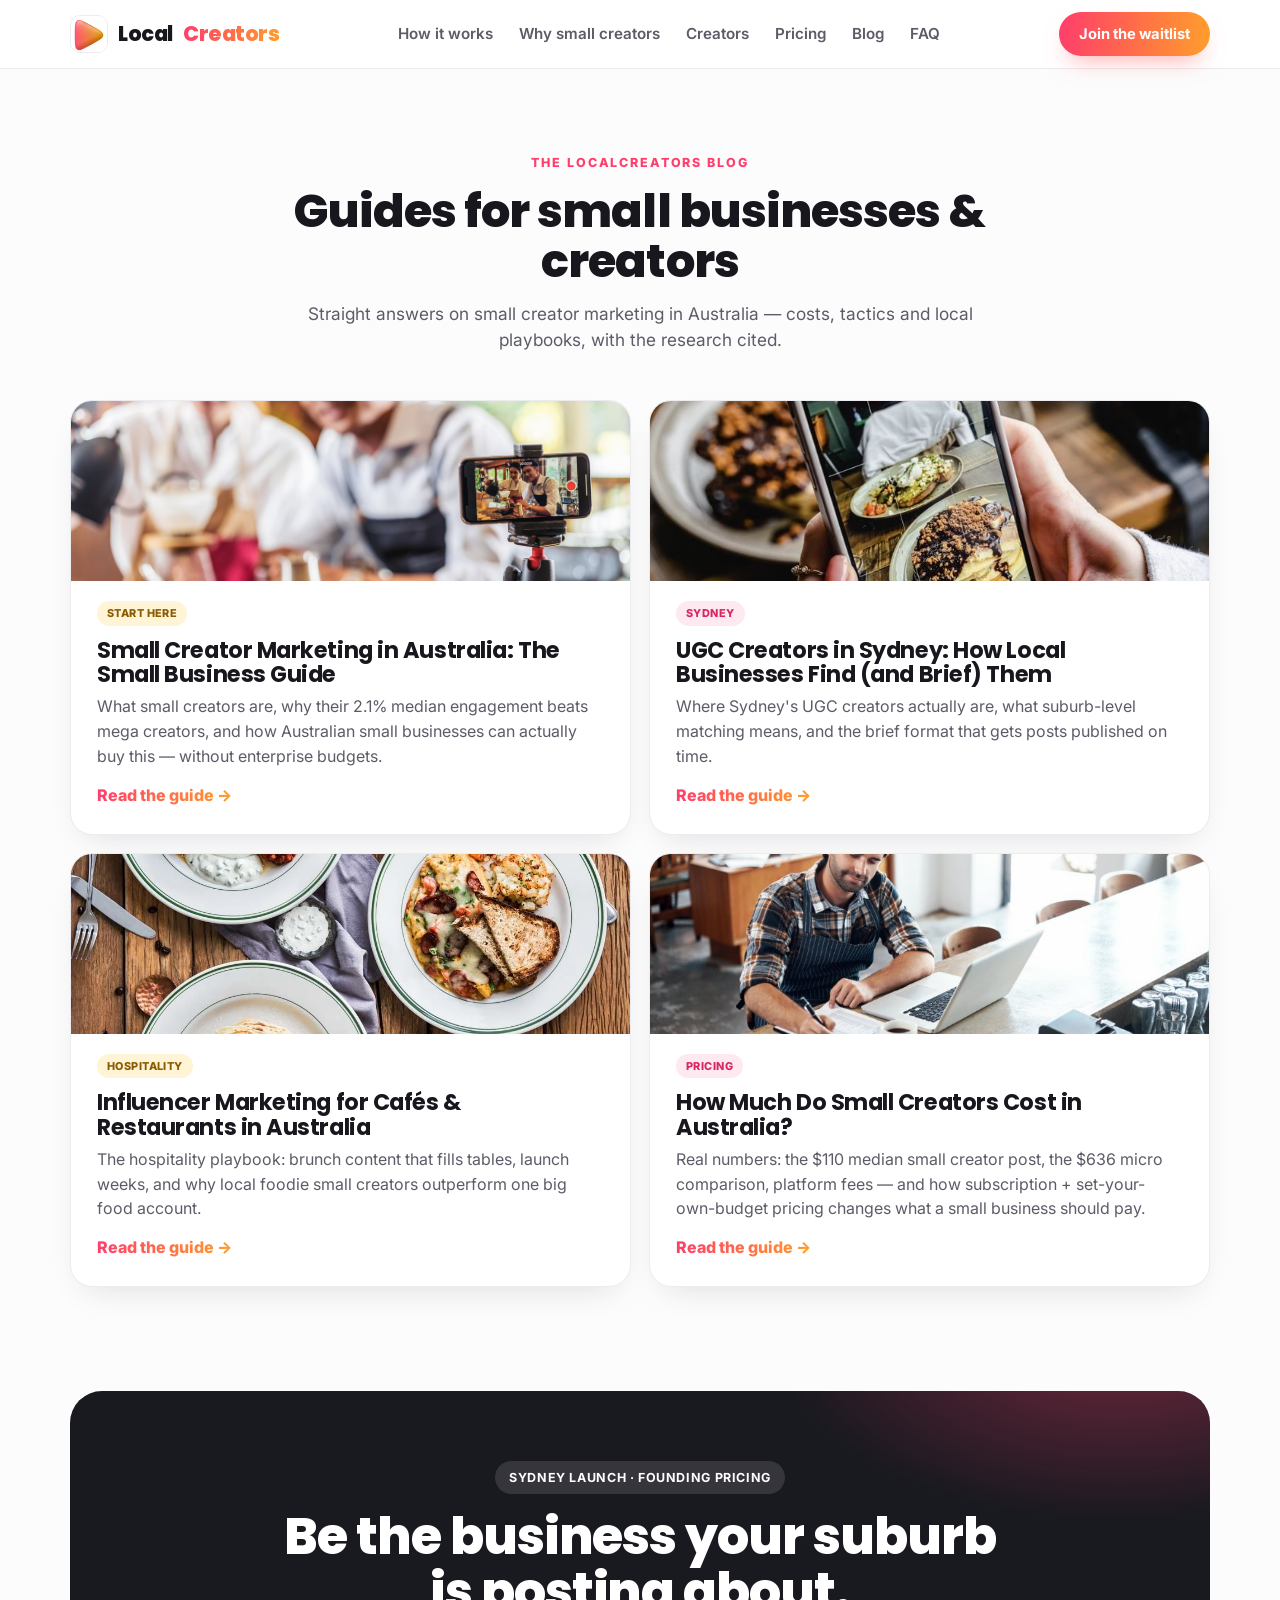
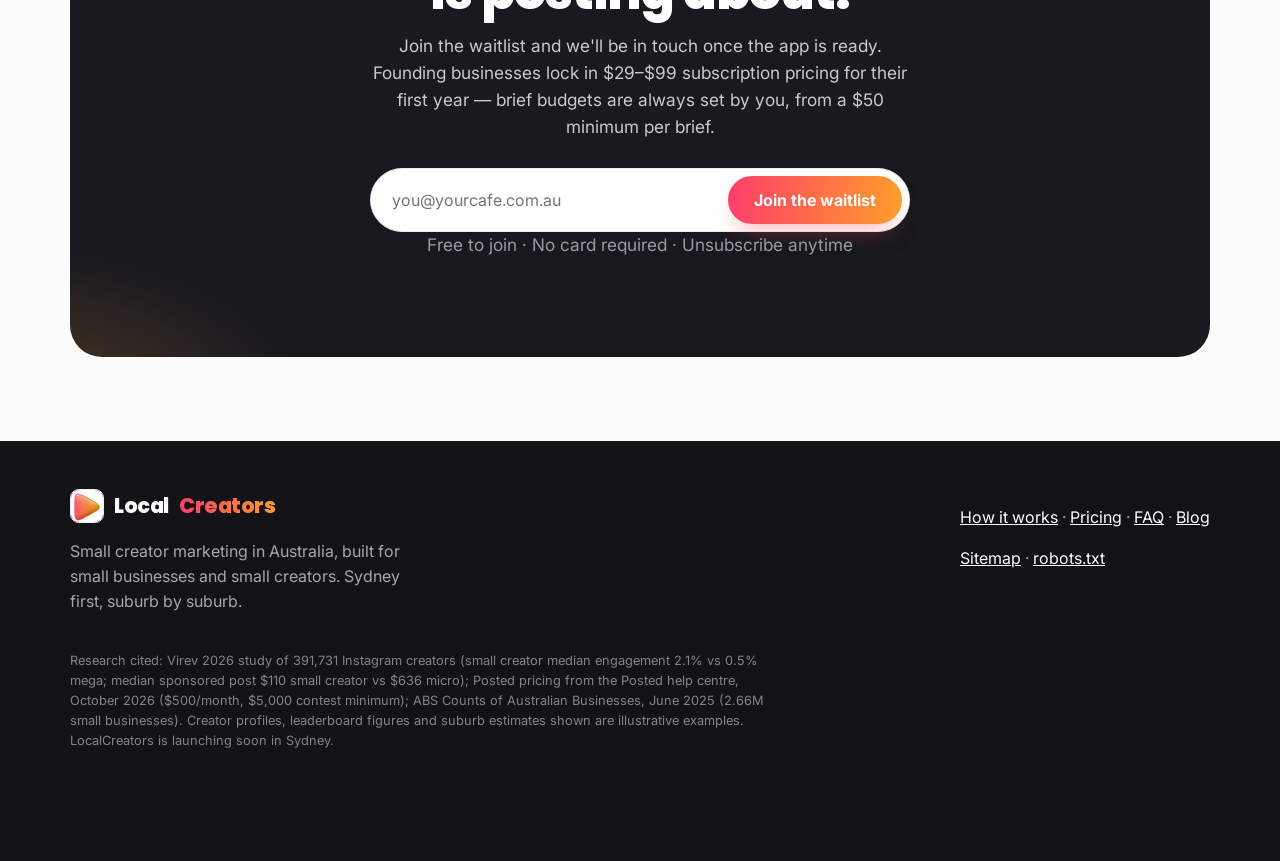
==== commit 12277ecf: "Remove Leaderboard link from nav (section stays hidden until launch)" ====
--- a/blog/index.html
+++ b/blog/index.html
@@ -469,7 +469,7 @@
       Local<em>Creators</em>
     </a>
     <nav class="nav-links" aria-label="Main">
-      <a href="/#how">How it works</a><a href="/#why">Why small creators</a><a href="/#creators">Creators</a><a href="/#leaderboard">Leaderboard</a><a href="/#pricing">Pricing</a><a href="/blog/">Blog</a><a href="/#faq">FAQ</a>
+      <a href="/#how">How it works</a><a href="/#why">Why small creators</a><a href="/#creators">Creators</a><a href="/#pricing">Pricing</a><a href="/blog/">Blog</a><a href="/#faq">FAQ</a>
     </nav>
     <a class="btn small" href="/#join" style="margin-left:auto">Join the waitlist</a>
   </div>
